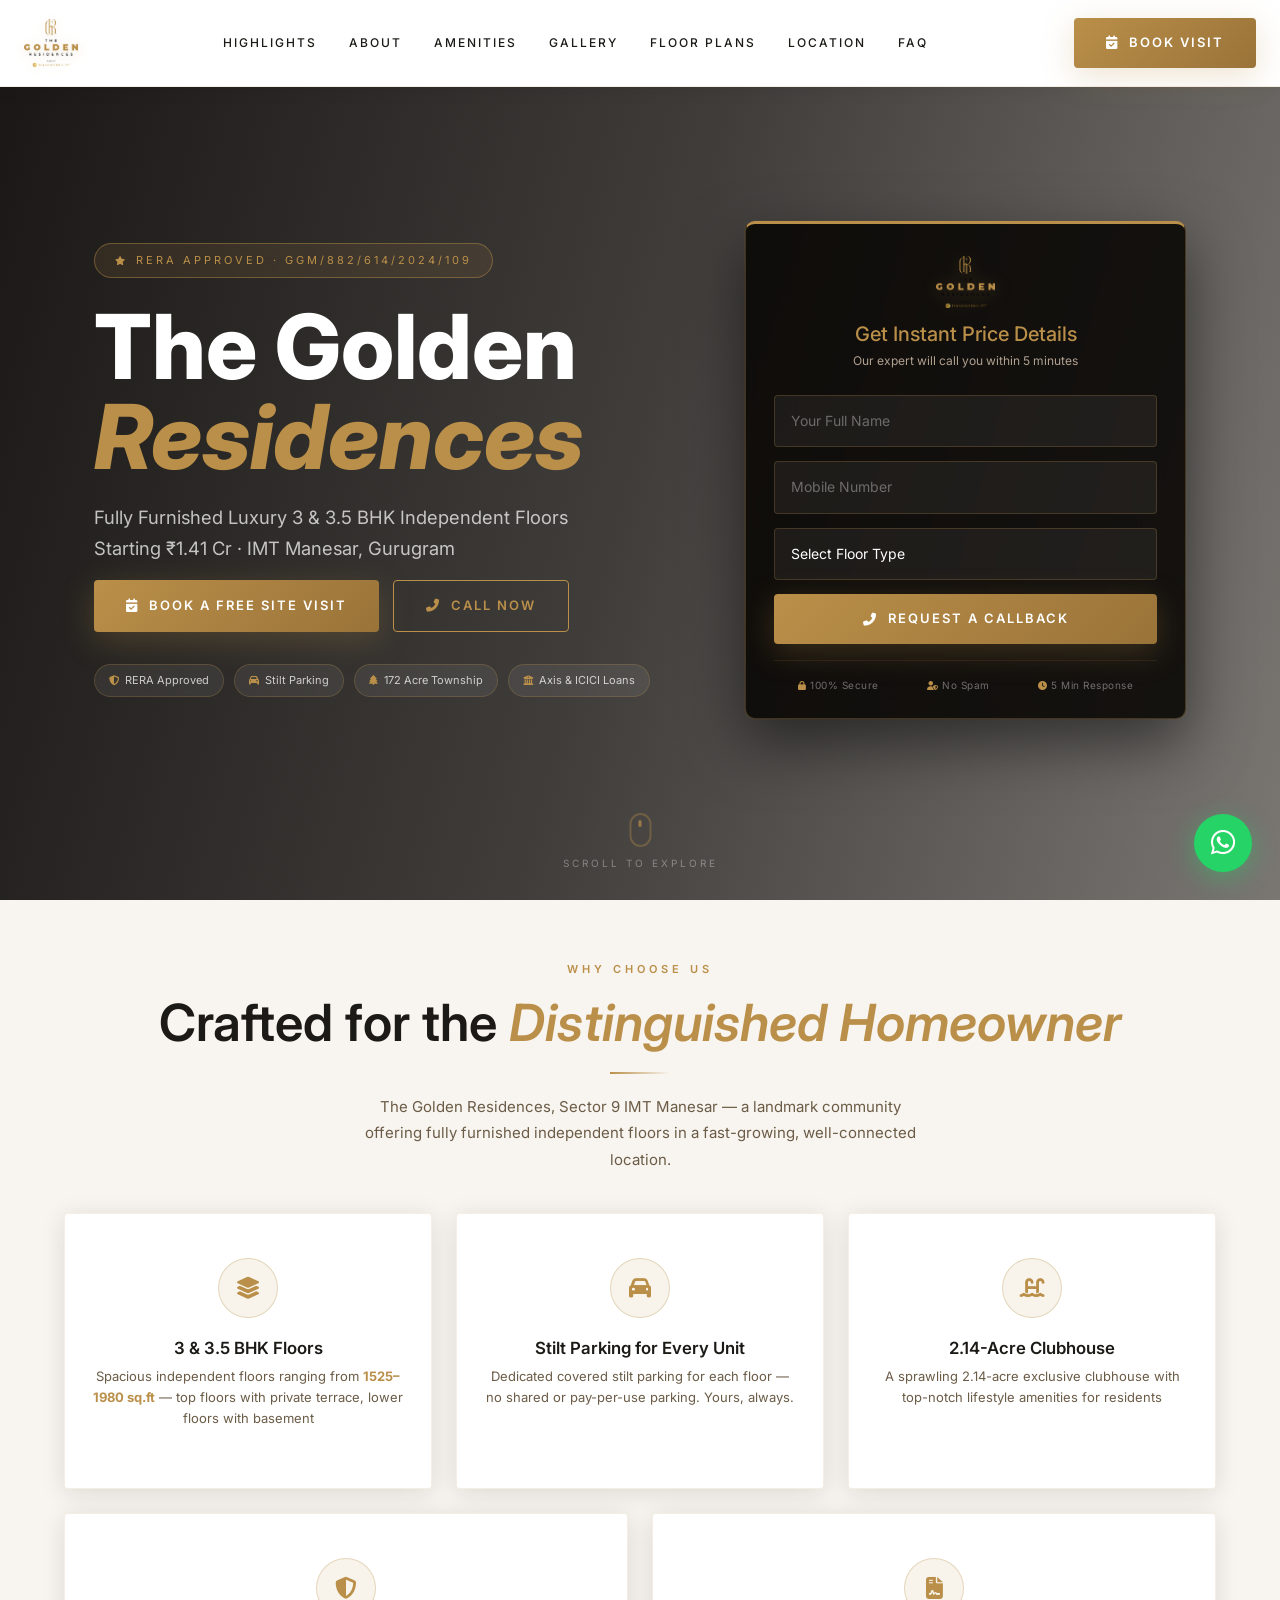
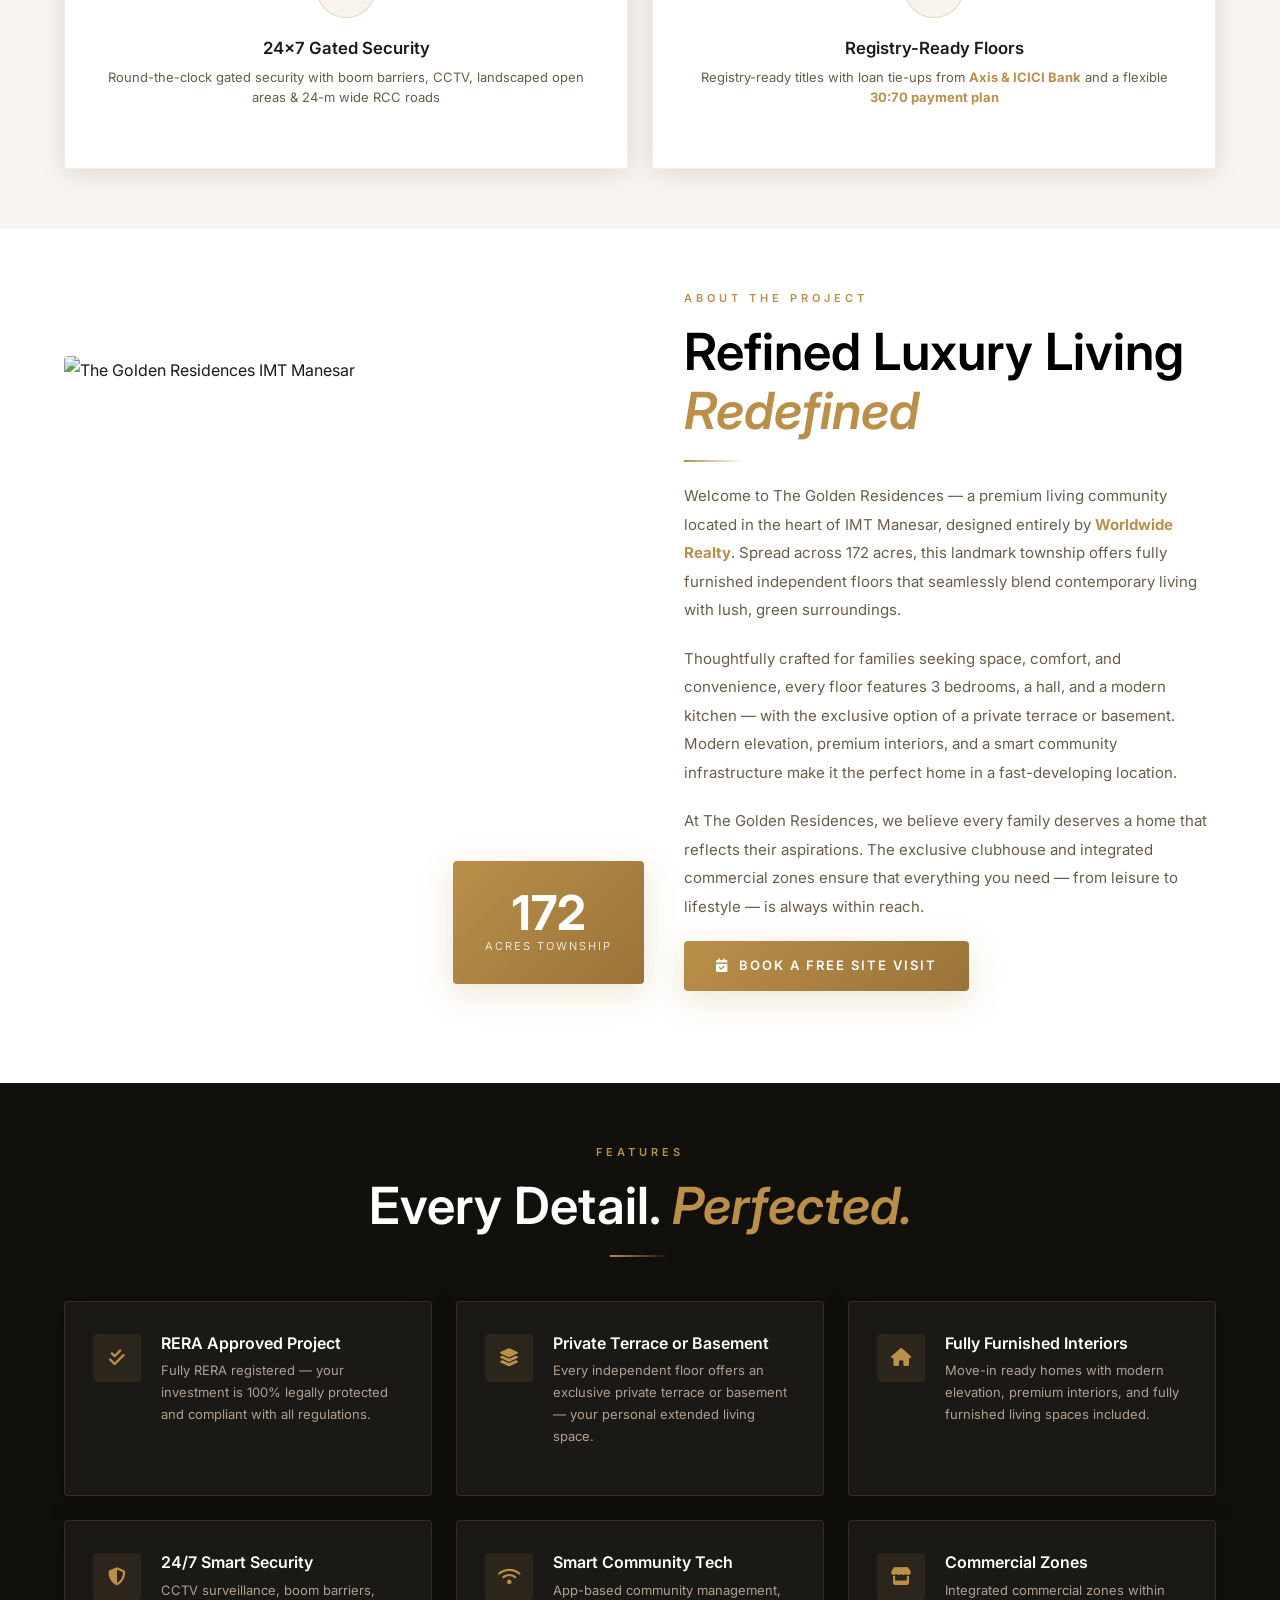
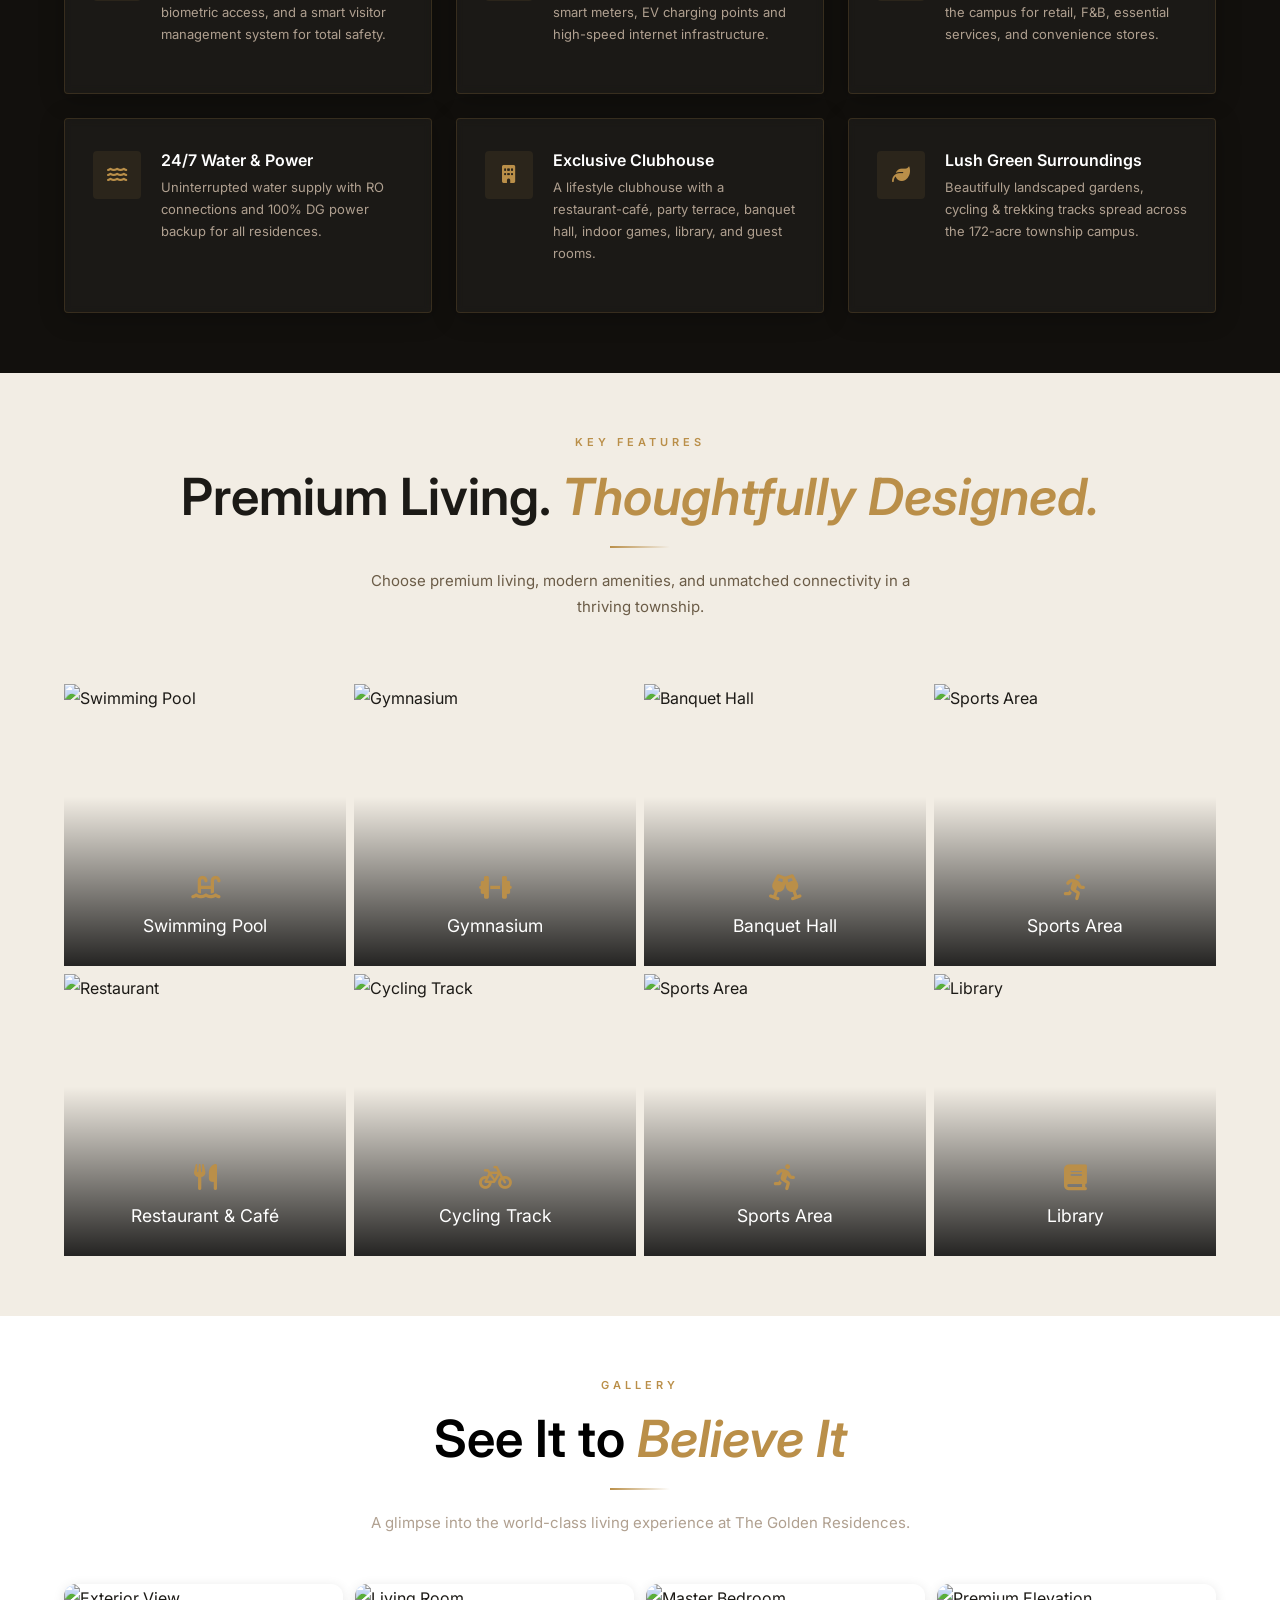
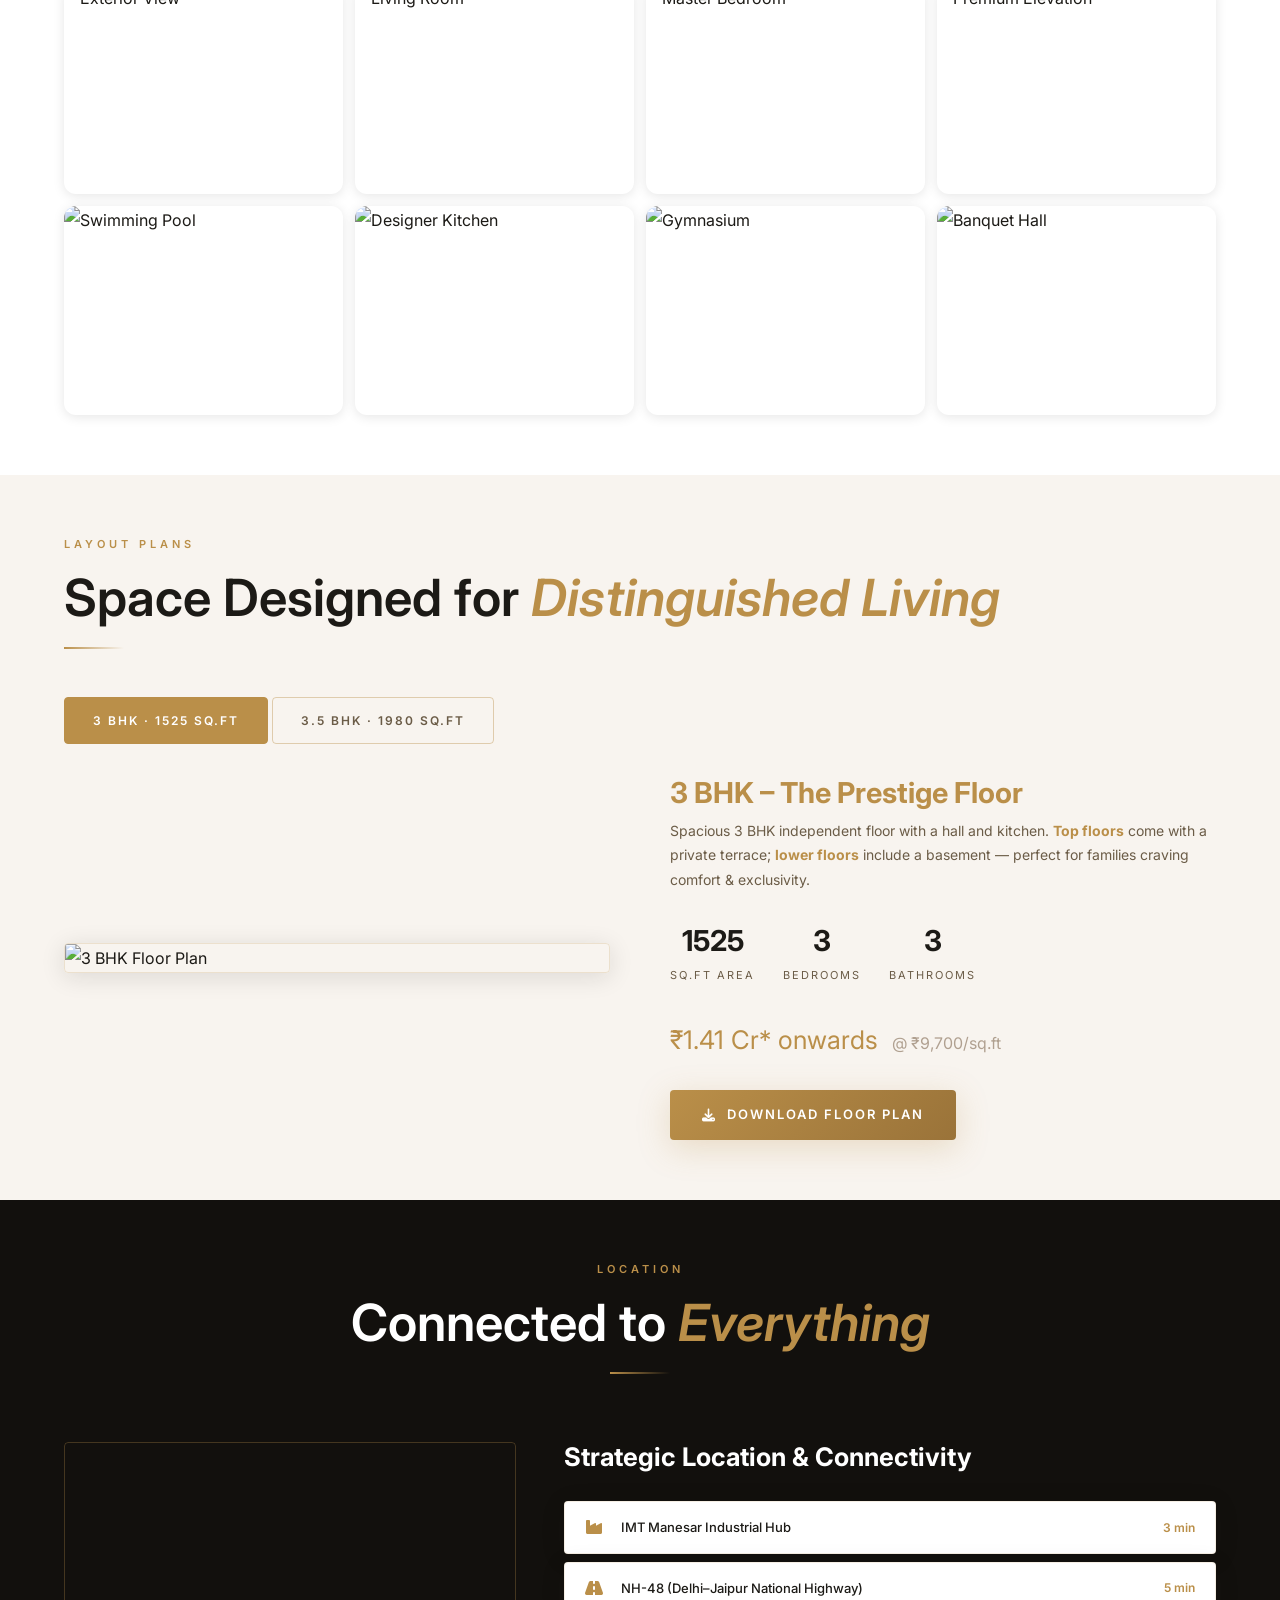
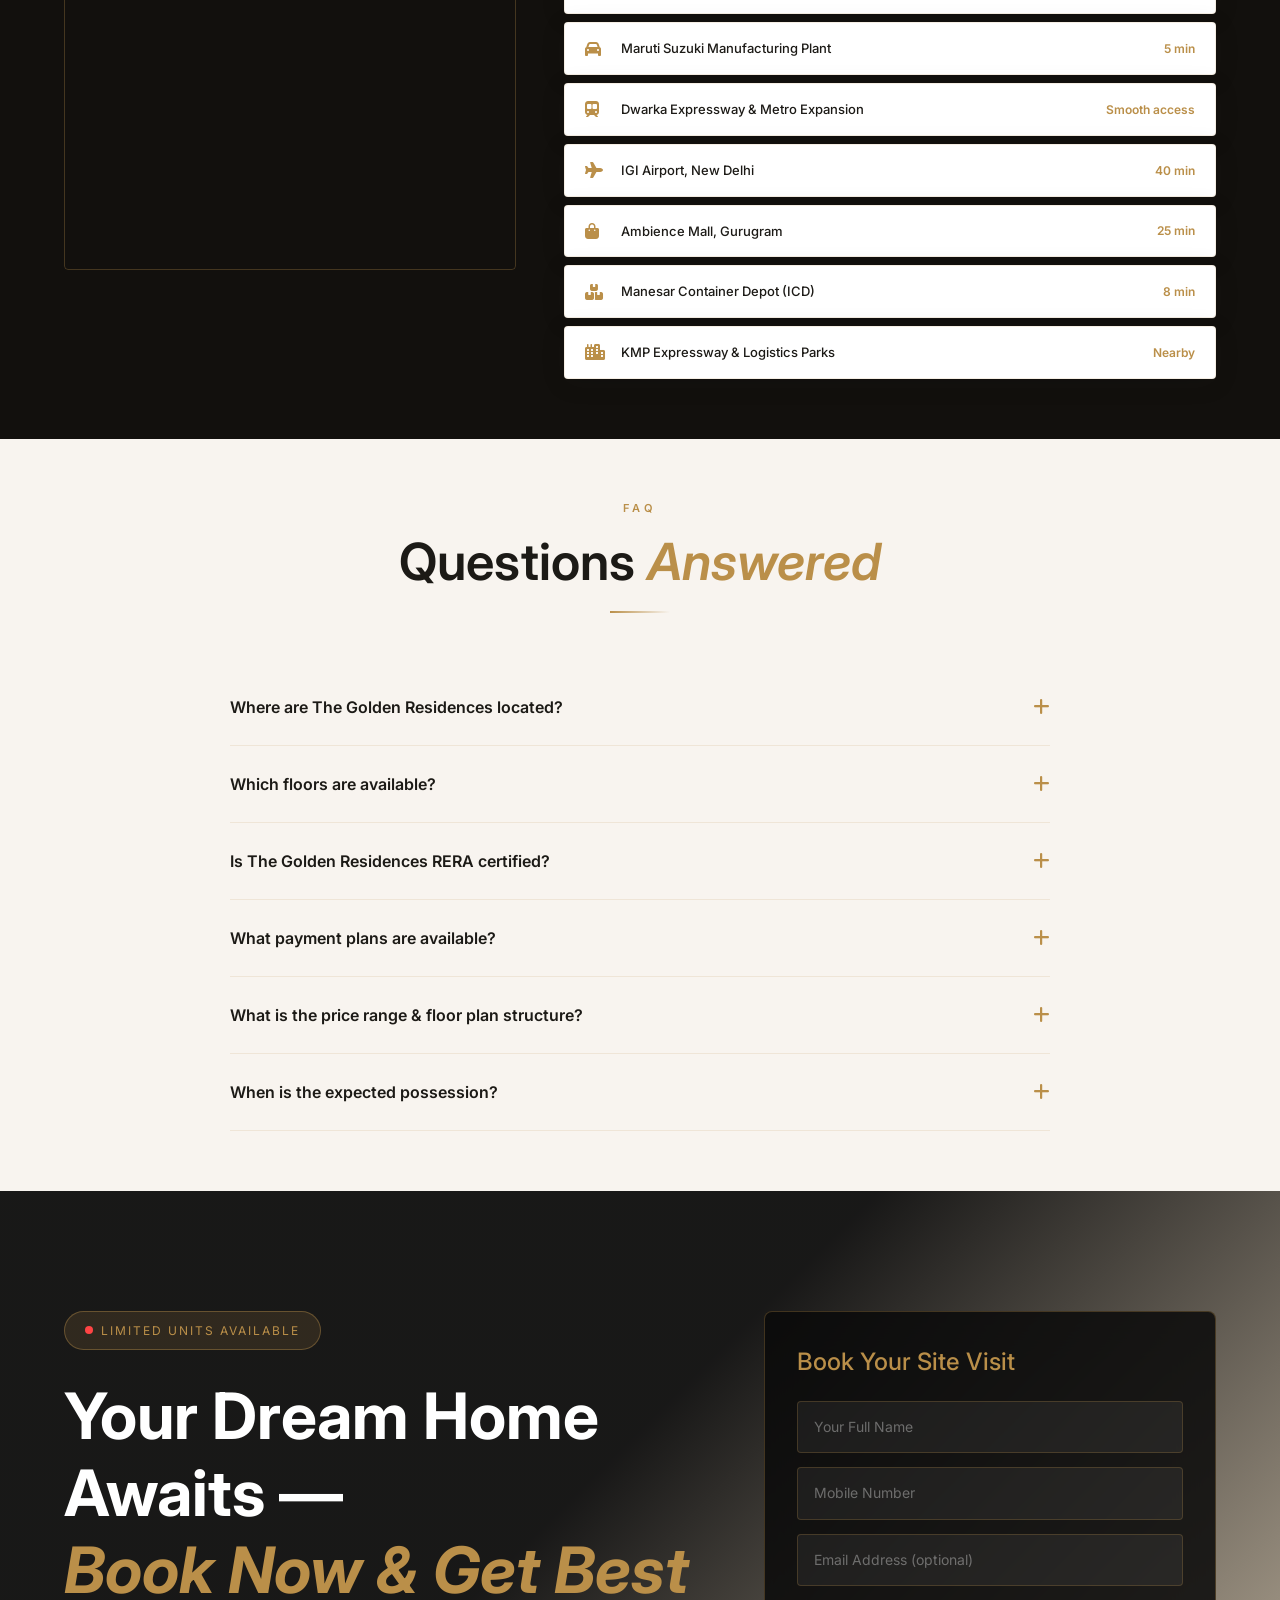
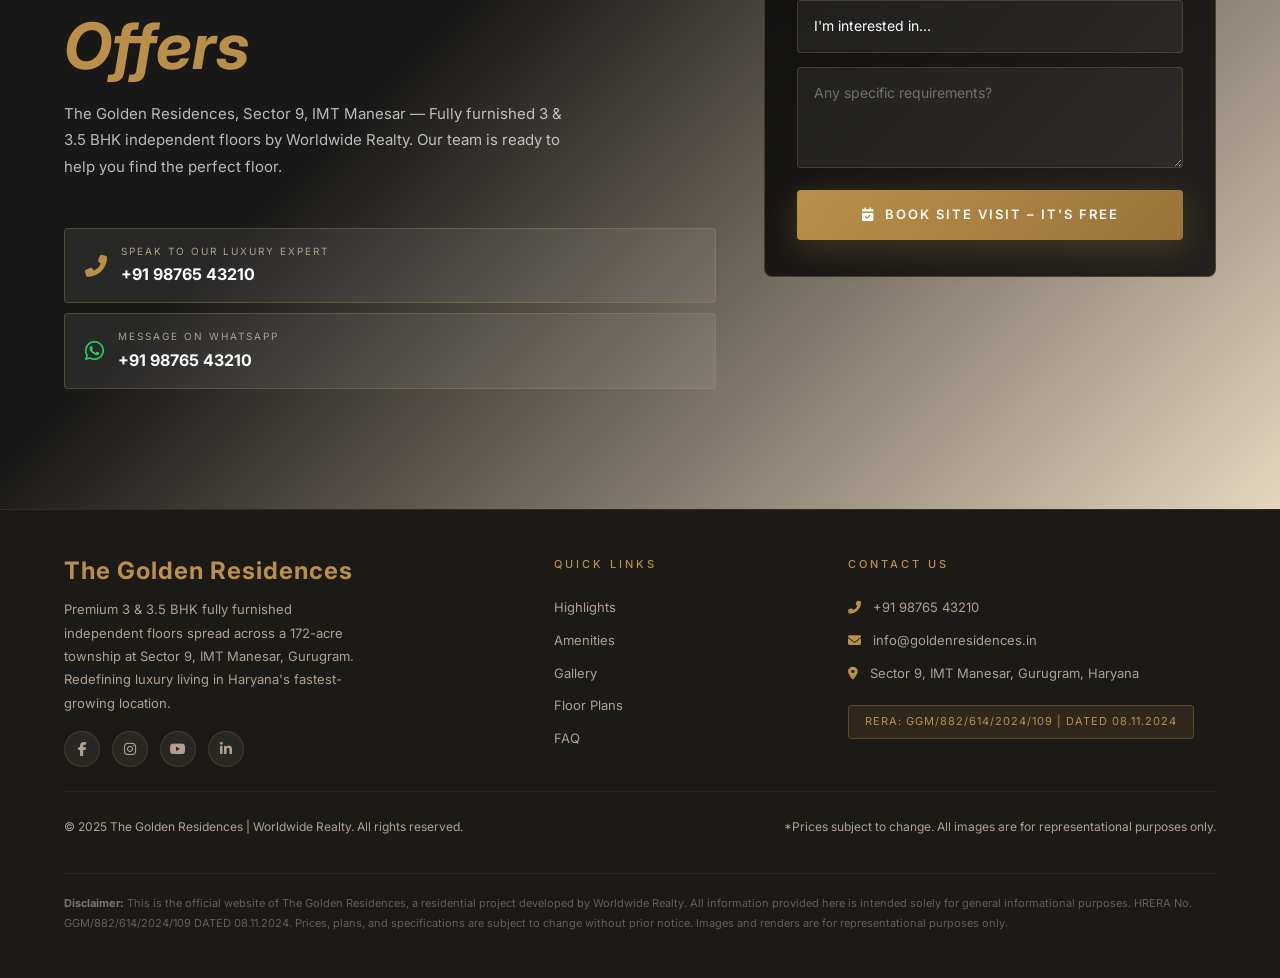
==== index.html @ fd865e76 "first commit" ====
<!DOCTYPE html>
<html lang="en">

<head>
  <meta charset="UTF-8" />
  <meta name="viewport" content="width=device-width, initial-scale=1.0" />
  <meta name="description"
    content="The Golden Residences – Luxury 3 & 3.5 BHK Independent Floors at Sector 9, IMT Manesar by Worldwide Realty. Starting from ₹1.41 Cr. RERA Approved. Private Terrace | Smart Community | 172 Acres Township." />
  <title>The Golden Residences | 3 & 3.5 BHK Luxury Floors – IMT Manesar</title>

  <!-- Google Fonts -->
  <link rel="preconnect" href="https://fonts.googleapis.com" />
  <link rel="preconnect" href="https://fonts.gstatic.com" crossorigin />
  <link href="https://fonts.googleapis.com/css2?family=Inter:wght@300;400;500;600;700;800&display=swap"
    rel="stylesheet" />

  <!-- Bootstrap 5 CSS -->
  <link rel="stylesheet" href="https://cdn.jsdelivr.net/npm/bootstrap@5.3.3/dist/css/bootstrap.min.css" />

  <!-- Font Awesome Icons -->
  <link rel="stylesheet" href="https://cdnjs.cloudflare.com/ajax/libs/font-awesome/6.5.0/css/all.min.css" />

  <!-- Lightbox2 -->
  <link rel="stylesheet" href="https://cdnjs.cloudflare.com/ajax/libs/lightbox2/2.11.4/css/lightbox.min.css" />

  <link rel="stylesheet" href="style.css" />
</head>

<body>

  <!-- ============================================================
     STICKY HEADER
============================================================ -->
  <header id="site-header">
    <div class="container-fluid px-3 px-md-4">
      <div class="header-inner">
        <a href="#" class="site-logo">
          <img src="TGR-Logo.png" alt="The Golden Residences Logo" class="header-logo-img" />
        </a>
        <nav id="desktop-nav" class="d-none d-lg-flex">
          <a href="#highlights">Highlights</a>
          <a href="#about">About</a>
          <a href="#amenities">Amenities</a>
          <a href="#gallery">Gallery</a>
          <a href="#floorplan">Floor Plans</a>
          <a href="#location">Location</a>
          <a href="#faq">FAQ</a>
        </nav>
        <div class="header-cta">
          <a href="#final-cta" class="btn btn-gold d-none d-sm-inline-flex" id="hdr-visit"><i
              class="fas fa-calendar-check"></i> Book Visit</a>
          <div class="hamburger d-flex d-lg-none" id="hamburger-btn" onclick="openMobileNav()">
            <span></span><span></span><span></span>
          </div>
        </div>
      </div>
    </div>
  </header>

  <!-- Mobile Nav -->
  <div class="mobile-nav-overlay" id="mobile-nav">
    <div class="mobile-logo-wrap">
      <img src="TGR-Logo.png" alt="The Golden Residences" />
    </div>
    <span class="mobile-close" onclick="closeMobileNav()"><i class="fas fa-times"></i></span>
    <a href="#highlights" onclick="closeMobileNav()">Highlights</a>
    <a href="#about" onclick="closeMobileNav()">About</a>
    <a href="#amenities" onclick="closeMobileNav()">Amenities</a>
    <a href="#gallery" onclick="closeMobileNav()">Gallery</a>
    <a href="#floorplan" onclick="closeMobileNav()">Floor Plans</a>
    <a href="#location" onclick="closeMobileNav()">Location</a>
    <a href="#faq" onclick="closeMobileNav()">FAQ</a>
    <a href="#final-cta" class="btn btn-gold" onclick="closeMobileNav()" style="margin-top:20px">Book Site Visit</a>
  </div>

  <!-- ============================================================
     HERO SECTION
============================================================ -->
  <section id="hero">
    <div class="hero-bg"></div>
    <div class="hero-overlay"></div>

    <div class="hero-layout">
      <div class="container-xl px-3 px-md-4 w-100">
        <div class="row g-4 align-items-center">
          <!-- LEFT: Content -->
          <div class="col-12 col-lg-7 hero-left">
            <div class="hero-badge"><i class="fas fa-star"></i> RERA Approved · GGM/882/614/2024/109</div>

            <h1 class="hero-title">The Golden<br /><em>Residences</em></h1>

            <p class="hero-tagline">Fully Furnished Luxury 3 & 3.5 BHK Independent Floors<br />Starting ₹1.41 Cr · IMT
              Manesar, Gurugram</p>

            <div class="hero-btns">
              <a href="#final-cta" class="btn btn-gold" id="hero-visit">
                <i class="fas fa-calendar-check"></i> Book a Free Site Visit
              </a>
              <a href="tel:+919876543210" class="btn btn-outline" id="hero-call">
                <i class="fas fa-phone-alt"></i> Call Now
              </a>
            </div>

            <!-- Floating Badges -->
            <div class="hero-pills">
              <span class="hero-pill"><i class="fas fa-shield-alt"></i> RERA Approved</span>
              <span class="hero-pill"><i class="fas fa-car"></i> Stilt Parking</span>
              <span class="hero-pill"><i class="fas fa-tree"></i> 172 Acre Township</span>
              <span class="hero-pill"><i class="fas fa-bank"></i> Axis & ICICI Loans</span>
            </div>
          </div>

          <!-- RIGHT: Lead Form -->
          <div class="col-12 col-lg-5 hero-right">
            <div class="hero-lead-form">
              <div class="form-header">
                <div class="form-logo-wrap">
                  <img src="TGR-Logo.png" alt="TGR" class="form-logo" />
                </div>
                <h3>Get Instant Price Details</h3>
                <p>Our expert will call you within 5 minutes</p>
              </div>
              <form id="hero-form" onsubmit="handleFormSubmit(event, 'hero-form')">
                <div class="form-group">
                  <input type="text" id="hero-name" name="name" placeholder="Your Full Name" required />
                </div>
                <div class="form-group">
                  <input type="tel" id="hero-phone" name="phone" placeholder="Mobile Number" pattern="[0-9]{10}"
                    required />
                </div>
                <div class="form-group">
                  <select id="hero-interest" name="interest">
                    <option value="" disabled selected>Select Floor Type</option>
                    <option>3 BHK – ₹1.41 Cr onwards</option>
                    <option>3.5 BHK – ₹1.74 Cr onwards</option>
                    <option>Site Visit Request</option>
                    <option>Investment Inquiry</option>
                  </select>
                </div>
                <button type="submit" class="btn btn-gold" style="width:100%;justify-content:center" id="hero-submit">
                  <i class="fas fa-phone-alt"></i> Request a Callback
                </button>
              </form>
              <div class="form-trust">
                <span><i class="fas fa-lock"></i> 100% Secure</span>
                <span><i class="fas fa-user-shield"></i> No Spam</span>
                <span><i class="fas fa-clock"></i> 5 Min Response</span>
              </div>
            </div>
          </div>
        </div>
      </div>
    </div>

    <!-- Scroll Indicator -->
    <div class="hero-scroll">
      <div class="scroll-mouse">
        <div class="scroll-wheel"></div>
      </div>
      <span>Scroll to explore</span>
    </div>
  </section>

  <!-- ============================================================
     HIGHLIGHTS
============================================================ -->
  <section id="highlights">
    <div class="container">
      <div class="text-center reveal">
        <span class="section-label">Why Choose Us</span>
        <h2 class="section-title">Crafted for the <span>Distinguished Homeowner</span></h2>
        <div class="gold-line"></div>
        <p class="section-sub">The Golden Residences, Sector 9 IMT Manesar — a landmark community offering fully
          furnished independent floors in a fast-growing, well-connected location.</p>
      </div>
      <div class="row g-4 mt-3">
        <div class="col-12 col-sm-6 col-lg-4">
          <div class="highlight-card reveal h-100">
            <div class="highlight-icon"><i class="fas fa-layer-group"></i></div>
            <h4>3 & 3.5 BHK Floors</h4>
            <p>Spacious independent floors ranging from <strong style="color:var(--gold)">1525–1980 sq.ft</strong> — top
              floors with private terrace, lower floors with basement</p>
          </div>
        </div>
        <div class="col-12 col-sm-6 col-lg-4">
          <div class="highlight-card reveal h-100">
            <div class="highlight-icon"><i class="fas fa-car"></i></div>
            <h4>Stilt Parking for Every Unit</h4>
            <p>Dedicated covered stilt parking for each floor — no shared or pay-per-use parking. Yours, always.</p>
          </div>
        </div>
        <div class="col-12 col-sm-6 col-lg-4">
          <div class="highlight-card reveal h-100">
            <div class="highlight-icon"><i class="fas fa-swimming-pool"></i></div>
            <h4>2.14-Acre Clubhouse</h4>
            <p>A sprawling 2.14-acre exclusive clubhouse with top-notch lifestyle amenities for residents</p>
          </div>
        </div>
        <div class="col-12 col-sm-6 col-lg-6">
          <div class="highlight-card reveal h-100">
            <div class="highlight-icon"><i class="fas fa-shield-alt"></i></div>
            <h4>24×7 Gated Security</h4>
            <p>Round-the-clock gated security with boom barriers, CCTV, landscaped open areas &amp; 24-m wide RCC roads
            </p>
          </div>
        </div>
        <div class="col-12 col-sm-12 col-lg-6">
          <div class="highlight-card reveal h-100">
            <div class="highlight-icon"><i class="fas fa-file-contract"></i></div>
            <h4>Registry-Ready Floors</h4>
            <p>Registry-ready titles with loan tie-ups from <strong style="color:var(--gold)">Axis &amp; ICICI
                Bank</strong> and a flexible <strong style="color:var(--gold)">30:70 payment plan</strong></p>
          </div>
        </div>
      </div>
    </div>
  </section>

  <!-- ============================================================
     ABOUT
============================================================ -->
  <section id="about">
    <div class="container">
      <div class="row g-5 align-items-center">
        <div class="col-12 col-lg-6">
          <div class="about-image-wrap reveal">
            <img src="https://images.unsplash.com/photo-1600566752355-35792bedcfea?w=900&q=85"
              alt="The Golden Residences IMT Manesar" />
            <div class="about-badge-float">
              <div class="number">172</div>
              <div class="label">Acres Township</div>
            </div>
          </div>
        </div>
        <div class="col-12 col-lg-6">
          <div class="about-text reveal">
            <span class="section-label">About the Project</span>
            <h2 class="section-title text-black">Refined Luxury Living <span>Redefined</span></h2>
            <div class="gold-line"></div>
            <p>Welcome to The Golden Residences — a premium living community located in the heart of IMT Manesar,
              designed
              entirely by <strong style="color:var(--gold)">Worldwide Realty</strong>. Spread across 172 acres, this
              landmark township offers fully furnished independent floors that seamlessly blend contemporary living with
              lush, green surroundings.</p>
            <p>Thoughtfully crafted for families seeking space, comfort, and convenience, every floor features 3
              bedrooms,
              a hall, and a modern kitchen — with the exclusive option of a private terrace or basement. Modern
              elevation,
              premium interiors, and a smart community infrastructure make it the perfect home in a fast-developing
              location.</p>
            <p>At The Golden Residences, we believe every family deserves a home that reflects their aspirations. The
              exclusive clubhouse and integrated commercial zones ensure that everything you need — from leisure to
              lifestyle — is always within reach.</p>
            <div class="hero-btns">
              <a href="#final-cta" class="btn btn-gold" id="hero-visit">
                <i class="fas fa-calendar-check"></i> Book a Free Site Visit
              </a>
            </div>
          </div>
        </div>
      </div>
    </div>
  </section>

  <!-- ============================================================
     KEY FEATURES
============================================================ -->
  <section id="features">
    <div class="container">
      <div class="text-center reveal">
        <span class="section-label">Features</span>
        <h2 class="section-title">Every Detail. <span>Perfected.</span></h2>
        <div class="gold-line"></div>
      </div>
      <div class="row g-4 mt-3">
        <div class="col-12 col-md-6 col-xl-4">
          <div class="feature-item reveal h-100">
            <div class="feature-icon-box"><i class="fas fa-check-double"></i></div>
            <div>
              <h4>RERA Approved Project</h4>
              <p>Fully RERA registered — your investment is 100% legally protected and compliant with all regulations.
              </p>
            </div>
          </div>
        </div>
        <div class="col-12 col-md-6 col-xl-4">
          <div class="feature-item reveal h-100">
            <div class="feature-icon-box"><i class="fas fa-layer-group"></i></div>
            <div>
              <h4>Private Terrace or Basement</h4>
              <p>Every independent floor offers an exclusive private terrace or basement — your personal extended living
                space.</p>
            </div>
          </div>
        </div>
        <div class="col-12 col-md-6 col-xl-4">
          <div class="feature-item reveal h-100">
            <div class="feature-icon-box"><i class="fas fa-home"></i></div>
            <div>
              <h4>Fully Furnished Interiors</h4>
              <p>Move-in ready homes with modern elevation, premium interiors, and fully furnished living spaces
                included.</p>
            </div>
          </div>
        </div>
        <div class="col-12 col-md-6 col-xl-4">
          <div class="feature-item reveal h-100">
            <div class="feature-icon-box"><i class="fas fa-shield-alt"></i></div>
            <div>
              <h4>24/7 Smart Security</h4>
              <p>CCTV surveillance, boom barriers, biometric access, and a smart visitor management system for total
                safety.</p>
            </div>
          </div>
        </div>
        <div class="col-12 col-md-6 col-xl-4">
          <div class="feature-item reveal h-100">
            <div class="feature-icon-box"><i class="fas fa-wifi"></i></div>
            <div>
              <h4>Smart Community Tech</h4>
              <p>App-based community management, smart meters, EV charging points and high-speed internet
                infrastructure.</p>
            </div>
          </div>
        </div>
        <div class="col-12 col-md-6 col-xl-4">
          <div class="feature-item reveal h-100">
            <div class="feature-icon-box"><i class="fas fa-store"></i></div>
            <div>
              <h4>Commercial Zones</h4>
              <p>Integrated commercial zones within the campus for retail, F&B, essential services, and convenience
                stores.</p>
            </div>
          </div>
        </div>
        <div class="col-12 col-md-6 col-xl-4">
          <div class="feature-item reveal h-100">
            <div class="feature-icon-box"><i class="fas fa-water"></i></div>
            <div>
              <h4>24/7 Water &amp; Power</h4>
              <p>Uninterrupted water supply with RO connections and 100% DG power backup for all residences.</p>
            </div>
          </div>
        </div>
        <div class="col-12 col-md-6 col-xl-4">
          <div class="feature-item reveal h-100">
            <div class="feature-icon-box"><i class="fas fa-building"></i></div>
            <div>
              <h4>Exclusive Clubhouse</h4>
              <p>A lifestyle clubhouse with a restaurant-café, party terrace, banquet hall, indoor games, library, and
                guest rooms.</p>
            </div>
          </div>
        </div>
        <div class="col-12 col-md-6 col-xl-4">
          <div class="feature-item reveal h-100">
            <div class="feature-icon-box"><i class="fas fa-leaf"></i></div>
            <div>
              <h4>Lush Green Surroundings</h4>
              <p>Beautifully landscaped gardens, cycling & trekking tracks spread across the 172-acre township campus.
              </p>
            </div>
          </div>
        </div>
      </div>
    </div>
  </section>

  <!-- ============================================================
     AMENITIES
============================================================ -->
  <section id="amenities">
    <div class="container">
      <div class="text-center reveal">
        <span class="section-label">Key Features</span>
        <h2 class="section-title">Premium Living. <span>Thoughtfully Designed.</span></h2>
        <div class="gold-line"></div>
        <p class="section-sub">Choose premium living, modern amenities, and unmatched connectivity in a thriving
          township.</p>
      </div>
      <!-- Amenity image grid -->
      <div class="row g-2" style="margin-top:56px">
        <div class="col-6 col-md-4 col-lg-3 col-xl-2dot4">
          <div class="amenity-card reveal">
            <img src="https://images.unsplash.com/photo-1571896349842-33c89424de2d?w=600&q=80" alt="Swimming Pool" />
            <div class="amenity-overlay"><i class="fas fa-swimming-pool"></i><span>Swimming Pool</span></div>
          </div>
        </div>
        <div class="col-6 col-md-4 col-lg-3 col-xl-2dot4">
          <div class="amenity-card reveal">
            <img src="https://images.unsplash.com/photo-1534438327276-14e5300c3a48?w=600&q=80" alt="Gymnasium" />
            <div class="amenity-overlay"><i class="fas fa-dumbbell"></i><span>Gymnasium</span></div>
          </div>
        </div>
        <div class="col-6 col-md-4 col-lg-3 col-xl-2dot4">
          <div class="amenity-card reveal">
            <img src="https://images.unsplash.com/photo-1519167758481-83f550bb49b3?w=600&q=80" alt="Banquet Hall" />
            <div class="amenity-overlay"><i class="fas fa-glass-cheers"></i><span>Banquet Hall</span></div>
          </div>
        </div>
        <div class="col-6 col-md-4 col-lg-3 col-xl-2dot4">
          <div class="amenity-card reveal">
            <img src="https://images.unsplash.com/photo-1558618666-fcd25c85cd64?w=600&q=80" alt="Sports Area" />
            <div class="amenity-overlay"><i class="fas fa-running"></i><span>Sports Area</span></div>
          </div>
        </div>
        <div class="col-6 col-md-4 col-lg-3 col-xl-2dot4">
          <div class="amenity-card reveal">
            <img src="https://images.unsplash.com/photo-1414235077428-338989a2e8c0?w=600&q=80" alt="Restaurant" />
            <div class="amenity-overlay"><i class="fas fa-utensils"></i><span>Restaurant &amp; Café</span></div>
          </div>
        </div>
        <div class="col-6 col-md-4 col-lg-3 col-xl-2dot4">
          <div class="amenity-card reveal">
            <img src="https://images.unsplash.com/photo-1476480862126-209bfaa8edc8?w=600&q=80" alt="Cycling Track" />
            <div class="amenity-overlay"><i class="fas fa-bicycle"></i><span>Cycling Track</span></div>
          </div>
        </div>
        <div class="col-6 col-md-4 col-lg-3 col-xl-2dot4">
          <div class="amenity-card reveal">
            <img src="https://images.unsplash.com/photo-1558618666-fcd25c85cd64?w=600&q=80" alt="Sports Area" />
            <div class="amenity-overlay"><i class="fas fa-running"></i><span>Sports Area</span></div>
          </div>
        </div>
        <div class="col-6 col-md-4 col-lg-3 col-xl-2dot4">
          <div class="amenity-card reveal">
            <img src="https://images.unsplash.com/photo-1507003211169-0a1dd7228f2d?w=600&q=80" alt="Library" />
            <div class="amenity-overlay"><i class="fas fa-book"></i><span>Library</span></div>
          </div>
        </div>
      </div>
    </div>
  </section>

  <!-- ============================================================
     GALLERY
============================================================ -->
  <section id="gallery">
    <div class="container">
      <div class="text-center reveal">
        <span class="section-label">Gallery</span>
        <h2 class="section-title text-black">See It to <span>Believe It</span></h2>
        <div class="gold-line"></div>
        <p class="section-sub" style="margin:0 auto 48px">A glimpse into the world-class living experience at The Golden
          Residences.</p>
      </div>
      <div class="gallery-uniform-grid" id="collageGrid">
        <div class="gu-item" data-src="https://images.unsplash.com/photo-1613977257363-707ba9348227?w=1400&q=90"
          data-caption="The Golden Residences - Exterior View">
          <img src="https://images.unsplash.com/photo-1613977257363-707ba9348227?w=800&q=80" alt="Exterior View" />
          <div class="gu-overlay"><i class="fas fa-expand-alt"></i></div>
        </div>
        <div class="gu-item" data-src="https://images.unsplash.com/photo-1600607687920-4e2a09cf159d?w=1200&q=90"
          data-caption="Grand Living Room">
          <img src="https://images.unsplash.com/photo-1600607687920-4e2a09cf159d?w=700&q=80" alt="Living Room" />
          <div class="gu-overlay"><i class="fas fa-expand-alt"></i></div>
        </div>
        <div class="gu-item" data-src="https://images.unsplash.com/photo-1600566753190-17f0baa2a6c3?w=1200&q=90"
          data-caption="Master Bedroom">
          <img src="https://images.unsplash.com/photo-1600566753190-17f0baa2a6c3?w=700&q=80" alt="Master Bedroom" />
          <div class="gu-overlay"><i class="fas fa-expand-alt"></i></div>
        </div>
        <div class="gu-item" data-src="https://images.unsplash.com/photo-1600596542815-ffad4c1539a9?w=1600&q=90"
          data-caption="Premium Elevation">
          <img src="https://images.unsplash.com/photo-1600596542815-ffad4c1539a9?w=700&q=80" alt="Premium Elevation" />
          <div class="gu-overlay"><i class="fas fa-expand-alt"></i></div>
        </div>
        <div class="gu-item" data-src="https://images.unsplash.com/photo-1571896349842-33c89424de2d?w=1200&q=90"
          data-caption="Swimming Pool">
          <img src="https://images.unsplash.com/photo-1571896349842-33c89424de2d?w=700&q=80" alt="Swimming Pool" />
          <div class="gu-overlay"><i class="fas fa-expand-alt"></i></div>
        </div>
        <div class="gu-item" data-src="https://images.unsplash.com/photo-1556909114-f6e7ad7d3136?w=1200&q=90"
          data-caption="Designer Kitchen">
          <img src="https://images.unsplash.com/photo-1556909114-f6e7ad7d3136?w=700&q=80" alt="Designer Kitchen" />
          <div class="gu-overlay"><i class="fas fa-expand-alt"></i></div>
        </div>
        <div class="gu-item" data-src="https://images.unsplash.com/photo-1534438327276-14e5300c3a48?w=1200&q=90"
          data-caption="Gymnasium">
          <img src="https://images.unsplash.com/photo-1534438327276-14e5300c3a48?w=700&q=80" alt="Gymnasium" />
          <div class="gu-overlay"><i class="fas fa-expand-alt"></i></div>
        </div>
        <div class="gu-item" data-src="https://images.unsplash.com/photo-1519167758481-83f550bb49b3?w=1600&q=90"
          data-caption="Banquet Hall">
          <img src="https://images.unsplash.com/photo-1519167758481-83f550bb49b3?w=700&q=80" alt="Banquet Hall" />
          <div class="gu-overlay"><i class="fas fa-expand-alt"></i></div>
        </div>
      </div>
    </div>
  </section>
  <!-- Custom Lightbox -->
  <div class="lb-modal" id="lbModal">
    <div class="lb-backdrop" id="lbBackdrop"></div>
    <button class="lb-close" id="lbClose"><i class="fas fa-times"></i></button>
    <div class="lb-content">
      <div class="lb-image-container">
        <button class="lb-nav lb-prev" id="lbPrev"><i class="fas fa-chevron-left"></i></button>
        <img id="lbImg" src="" alt="" />
        <button class="lb-nav lb-next" id="lbNext"><i class="fas fa-chevron-right"></i></button>
      </div>
      <div class="lb-footer">
        <div class="lb-caption" id="lbCaption"></div>
        <div class="lb-counter" id="lbCounter"></div>
      </div>
    </div>
  </div>

  <!-- ============================================================
     FLOOR PLANS
============================================================ -->
  <section id="floorplan">
    <div class="container">
      <div class="reveal">
        <span class="section-label">Layout Plans</span>
        <h2 class="section-title">Space Designed for <span>Distinguished Living</span></h2>
        <div class="gold-line"></div>
      </div>
      <div class="plan-tabs">
        <button class="plan-tab active" onclick="switchPlan(this,'plan1BHK')" id="tab-1bhk">3 BHK · 1525 Sq.Ft</button>
        <button class="plan-tab" onclick="switchPlan(this,'plan2BHK')" id="tab-2bhk">3.5 BHK · 1980 Sq.Ft</button>
      </div>
      <div class="plan-panels">

        <!-- 3 BHK -->
        <div class="plan-panel active" id="plan1BHK">
          <div class="plan-img">
            <img src="https://images.unsplash.com/photo-1524758631624-e2822e304c36?w=700&q=80" alt="3 BHK Floor Plan" />
          </div>
          <div class="plan-details">
            <h3>3 BHK – The Prestige Floor</h3>
            <p>Spacious 3 BHK independent floor with a hall and kitchen. <strong style="color:var(--gold)">Top
                floors</strong> come with a private terrace; <strong style="color:var(--gold)">lower floors</strong>
              include a basement — perfect for families craving comfort &amp; exclusivity.</p>
            <div class="plan-specs">
              <div class="plan-spec">
                <div class="val">1525</div>
                <div class="lbl">Sq.Ft Area</div>
              </div>
              <div class="plan-spec">
                <div class="val">3</div>
                <div class="lbl">Bedrooms</div>
              </div>
              <div class="plan-spec">
                <div class="val">3</div>
                <div class="lbl">Bathrooms</div>
              </div>
            </div>
            <p style="color:var(--gold);font-family:var(--font-serif);font-size:1.6rem;margin-bottom:28px">₹1.41 Cr*
              onwards &nbsp;<small style="font-size:1rem;color:var(--text-muted)">@ ₹9,700/sq.ft</small></p>
            <a href="#final-cta" class="btn btn-gold" id="plan-1bhk-cta"><i class="fas fa-download"></i> Download Floor
              Plan</a>
          </div>
        </div>

        <!-- 3.5 BHK -->
        <div class="plan-panel" id="plan2BHK">
          <div class="plan-img">
            <img src="https://images.unsplash.com/photo-1560448204-e02f11c3d0e2?w=700&q=80" alt="3.5 BHK Floor Plan" />
          </div>
          <div class="plan-details">
            <h3>3.5 BHK – The Grand Floor</h3>
            <p>The ultimate in space and luxury. <strong style="color:var(--gold)">Top floors</strong> with a panoramic
              private terrace; <strong style="color:var(--gold)">lower floors</strong> with a full basement — plus an
              extra room for your study, nursery, or prayer room.</p>
            <div class="plan-specs">
              <div class="plan-spec">
                <div class="val">1980</div>
                <div class="lbl">Sq.Ft Area</div>
              </div>
              <div class="plan-spec">
                <div class="val">3+1</div>
                <div class="lbl">Bedrooms</div>
              </div>
              <div class="plan-spec">
                <div class="val">3</div>
                <div class="lbl">Bathrooms</div>
              </div>
            </div>
            <p style="color:var(--gold);font-family:var(--font-serif);font-size:1.6rem;margin-bottom:28px">₹1.74 Cr*
              onwards &nbsp;<small style="font-size:1rem;color:var(--text-muted)">@ ₹9,700/sq.ft</small></p>
            <a href="#final-cta" class="btn btn-gold" id="plan-2bhk-cta"><i class="fas fa-download"></i> Download Floor
              Plan</a>
          </div>
        </div>

      </div>
    </div>
  </section>



  <!-- ============================================================
     LOCATION MAP
============================================================ -->
  <section id="location">
    <div class="container">
      <div class="text-center reveal">
        <span class="section-label">Location</span>
        <h2 class="section-title">Connected to <span>Everything</span></h2>
        <div class="gold-line"></div>
      </div>
      <div class="row g-5 mt-2">
        <div class="col-12 col-lg-5">
          <div class="map-embed reveal">
            <iframe
              src="https://www.google.com/maps/embed?pb=!1m18!1m12!1m3!1d14040.81234567890!2d76.93200000000001!3d28.37500000000000!2m3!1f0!2f0!3f0!3m2!1i1024!2i768!4f13.1!3m3!1m2!1s0x390d4720756da40b%3A0x7d4d4d4d4d4d4d4d!2sIMT%20Manesar%2C%20Gurugram%2C%20Haryana!5e0!3m2!1sen!2sin!4v1713567890123!5m2!1sen!2sin"
              allowfullscreen="" loading="lazy" referrerpolicy="no-referrer-when-downgrade"
              title="The Golden Residences – IMT Manesar Location Map">
            </iframe>
            <div class="map-embed-overlay"></div>
          </div>
        </div>
        <div class="col-12 col-lg-7">
          <div class="landmarks reveal">
            <h3 class="text-white">Strategic Location &amp; Connectivity</h3>
            <div class="landmark-list">
              <div class="landmark-item"><i class="fas fa-industry"></i><span class="lm-name">IMT Manesar Industrial
                  Hub</span><span class="lm-dist">3 min</span></div>
              <div class="landmark-item"><i class="fas fa-road"></i><span class="lm-name">NH-48 (Delhi–Jaipur National
                  Highway)</span><span class="lm-dist">5 min</span></div>
              <div class="landmark-item"><i class="fas fa-car"></i><span class="lm-name">Maruti Suzuki Manufacturing
                  Plant</span><span class="lm-dist">5 min</span></div>
              <div class="landmark-item"><i class="fas fa-subway"></i><span class="lm-name">Dwarka Expressway &amp;
                  Metro Expansion</span><span class="lm-dist">Smooth access</span></div>
              <div class="landmark-item"><i class="fas fa-plane"></i><span class="lm-name">IGI Airport, New
                  Delhi</span><span class="lm-dist">40 min</span></div>
              <div class="landmark-item"><i class="fas fa-shopping-bag"></i><span class="lm-name">Ambience Mall,
                  Gurugram</span><span class="lm-dist">25 min</span></div>
              <div class="landmark-item"><i class="fas fa-boxes"></i><span class="lm-name">Manesar Container Depot
                  (ICD)</span><span class="lm-dist">8 min</span></div>
              <div class="landmark-item"><i class="fas fa-city"></i><span class="lm-name">KMP Expressway &amp; Logistics
                  Parks</span><span class="lm-dist">Nearby</span></div>
            </div>
          </div>
        </div>
      </div>
    </div>
  </section>

  <!-- ============================================================
     FAQ
============================================================ -->
  <section id="faq">
    <div class="container">
      <div class="text-center reveal">
        <span class="section-label">FAQ</span>
        <h2 class="section-title">Questions <span>Answered</span></h2>
        <div class="gold-line"></div>
      </div>
      <div class="faq-list">
        <div class="faq-item">
          <div class="faq-question" onclick="toggleFaq(this)" id="faq-q1">
            Where are The Golden Residences located?
            <i class="fas fa-plus"></i>
          </div>
          <div class="faq-answer">
            <p>The Golden Residences is located within the Golden City township in <strong>Sector 9, IMT Manesar,
                Gurugram</strong>. PIN code: 122052. Just 3 minutes from the IMT Manesar Industrial Hub and 5 minutes
              from NH-48.</p>
          </div>
        </div>
        <div class="faq-item">
          <div class="faq-question" onclick="toggleFaq(this)" id="faq-q2">
            Which floors are available?
            <i class="fas fa-plus"></i>
          </div>
          <div class="faq-answer">
            <p>Premium <strong>3 BHK (1525 sq.ft)</strong> and <strong>3.5 BHK (1980 sq.ft)</strong> spacious
              independent builder floors are available. Top floors come with a private terrace; lower floors include a
              basement for dedicated storage or parking.</p>
          </div>
        </div>
        <div class="faq-item">
          <div class="faq-question" onclick="toggleFaq(this)" id="faq-q3">
            Is The Golden Residences RERA certified?
            <i class="fas fa-plus"></i>
          </div>
          <div class="faq-answer">
            <p>Yes. The Golden Residences is <strong>HRERA Certified</strong> under Registration No.
              <strong>GGM/882/614/2024/109</strong> dated 08.11.2024 — ensuring full transparency, legal compliance, and
              timely delivery.
            </p>
          </div>
        </div>
        <div class="faq-item">
          <div class="faq-question" onclick="toggleFaq(this)" id="faq-q4">
            What payment plans are available?
            <i class="fas fa-plus"></i>
          </div>
          <div class="faq-answer">
            <p>We offer a flexible <strong>30:70 payment plan</strong> — pay 30% now and 70% at possession. Bank loan
              assistance is available through our tie-ups with <strong>Axis Bank</strong> and <strong>ICICI
                Bank</strong>. Easy, beneficial payment structure to suit your budget.</p>
          </div>
        </div>
        <div class="faq-item">
          <div class="faq-question" onclick="toggleFaq(this)" id="faq-q5">
            What is the price range &amp; floor plan structure?
            <i class="fas fa-plus"></i>
          </div>
          <div class="faq-answer">
            <p><strong>In plots with a basement:</strong> The first three floors get a dedicated storage room in the
              stilt, while the fourth floor enjoys private terrace access.<br /><br /><strong>In plots without a
                basement:</strong> All floors are allotted exclusive terrace areas, offering open, private space for
              every resident.<br /><br />Pricing starts at <strong>₹1.41 Cr*</strong> at <strong>₹9,700 per
                sq.ft</strong>.</p>
          </div>
        </div>
        <div class="faq-item">
          <div class="faq-question" onclick="toggleFaq(this)" id="faq-q6">
            When is the expected possession?
            <i class="fas fa-plus"></i>
          </div>
          <div class="faq-answer">
            <p>Possession is expected by <strong>June 2026</strong>. The project is HRERA certified (No.
              GGM/882/614/2024/109), ensuring legal oversight and adherence to the committed delivery timeline.</p>
          </div>
        </div>
      </div>
    </div>
  </section>

  <!-- ============================================================
     FINAL CTA SECTION
============================================================ -->
  <section id="final-cta">
    <div class="final-cta-overlay"></div>
    <div class="container final-cta-content">
      <div class="row g-5 align-items-start">
        <div class="col-12 col-lg-7">
          <div class="limited-badge">Limited Units Available</div>
          <h2>Your Dream Home Awaits —<br /><em>Book Now &amp; Get Best Offers</em></h2>
          <p>The Golden Residences, Sector 9, IMT Manesar — Fully furnished 3 & 3.5 BHK independent floors by Worldwide
            Realty. Our team is ready to help you find the perfect floor.</p>
          <a href="tel:+919876543210" class="cta-call-btn" style="text-decoration:none">
            <i class="fas fa-phone-alt"></i>
            <div class="cta-call-text">
              <small>Speak to Our Luxury Expert</small>
              <strong>+91 98765 43210</strong>
            </div>
          </a>
          <a href="https://wa.me/919876543210" class="cta-call-btn" style="text-decoration:none;margin-top:10px"
            target="_blank">
            <i class="fab fa-whatsapp" style="color:#25d366;font-size:22px"></i>
            <div class="cta-call-text">
              <small>Message on WhatsApp</small>
              <strong>+91 98765 43210</strong>
            </div>
          </a>
        </div>
        <div class="col-12 col-lg-5">
          <div class="cta-form-box">
            <h3>Book Your Site Visit</h3>
            <form id="cta-form" onsubmit="handleFormSubmit(event, 'cta-form')">
              <div class="form-group">
                <input type="text" id="cta-name" name="name" placeholder="Your Full Name" required />
              </div>
              <div class="form-group">
                <input type="tel" id="cta-phone" name="phone" placeholder="Mobile Number" pattern="[0-9]{10}"
                  required />
              </div>
              <div class="form-group">
                <input type="email" id="cta-email" name="email" placeholder="Email Address (optional)" />
              </div>
              <div class="form-group">
                <select id="cta-interest" name="interest">
                  <option value="" disabled selected>I'm interested in…</option>
                  <option>3 BHK Floor – ₹1.41 Cr</option>
                  <option>3.5 BHK Floor – ₹1.74 Cr</option>
                  <option>Site Visit</option>
                  <option>Investment Query</option>
                  <option>Brochure Request</option>
                </select>
              </div>
              <div class="form-group">
                <textarea id="cta-message" name="message" placeholder="Any specific requirements?" rows="3"></textarea>
              </div>
              <button type="submit" class="btn btn-gold" style="width:100%;justify-content:center" id="cta-submit">
                <i class="fas fa-calendar-check"></i> Book Site Visit – It's Free
              </button>
            </form>
          </div>
        </div>
      </div>
    </div>
  </section>

  <!-- ============================================================
     FOOTER
============================================================ -->
  <footer>
    <div class="container">
      <div class="row g-4 mb-4">
        <div class="col-12 col-md-6 col-lg-5 footer-brand">
          <div class="site-logo">
            The Golden Residences
          </div>
          <p>Premium 3 & 3.5 BHK fully furnished independent floors spread across a 172-acre township at Sector 9, IMT
            Manesar, Gurugram. Redefining luxury living in Haryana's fastest-growing location.</p>
          <div class="social-links mt-3">
            <a href="#" aria-label="Facebook"><i class="fab fa-facebook-f"></i></a>
            <a href="#" aria-label="Instagram"><i class="fab fa-instagram"></i></a>
            <a href="#" aria-label="YouTube"><i class="fab fa-youtube"></i></a>
            <a href="#" aria-label="LinkedIn"><i class="fab fa-linkedin-in"></i></a>
          </div>
        </div>
        <div class="col-6 col-md-3 col-lg-3 footer-col">
          <h4>Quick Links</h4>
          <a href="#highlights">Highlights</a>
          <a href="#amenities">Amenities</a>
          <a href="#gallery">Gallery</a>
          <a href="#floorplan">Floor Plans</a>
          <a href="#faq">FAQ</a>
        </div>
        <div class="col-12 col-md-3 col-lg-4 footer-col">
          <h4>Contact Us</h4>
          <a href="tel:+919876543210"><i class="fas fa-phone-alt" style="color:var(--gold);margin-right:8px"></i> +91
            98765 43210</a>
          <a href="mailto:info@goldenresidences.in"><i class="fas fa-envelope"
              style="color:var(--gold);margin-right:8px"></i> info@goldenresidences.in</a>
          <a href="#location"><i class="fas fa-map-marker-alt" style="color:var(--gold);margin-right:8px"></i> Sector 9,
            IMT Manesar, Gurugram, Haryana</a>
          <div class="rera-badge" style="margin-top:16px;display:inline-block">
            RERA: GGM/882/614/2024/109 | DATED 08.11.2024
          </div>
        </div>
      </div>
      <div class="footer-bottom">
        <p>© 2025 The Golden Residences | Worldwide Realty. All rights reserved.</p>
        <p>*Prices subject to change. All images are for representational purposes only.</p>
      </div>
      <div style="margin-top:20px;padding-top:20px;border-top:1px solid rgba(255,255,255,0.06)">
        <p style="font-size:11px;color:rgba(255,255,255,0.3);line-height:1.8"><strong
            style="color:rgba(255,255,255,0.4)">Disclaimer:</strong> This is the official website of The Golden
          Residences, a residential project developed by Worldwide Realty. All information provided here is intended
          solely for general informational purposes. HRERA No. GGM/882/614/2024/109 DATED 08.11.2024. Prices, plans, and
          specifications are subject to change without prior notice. Images and renders are for representational
          purposes only.</p>
      </div>
    </div>
  </footer>

  <!-- ============================================================
     WHATSAPP FLOAT
============================================================ -->
  <a href="https://wa.me/919876543210?text=Hi%2C%20I'm%20interested%20in%20The%20Golden%20Residences.%20Please%20share%20details."
    class="wa-float" target="_blank" rel="noopener" id="wa-float-btn" aria-label="Chat on WhatsApp">
    <i class="fab fa-whatsapp"></i>
    <span class="wa-tooltip">Chat with us</span>
  </a>



  <script>
    /* ------------------------------------------------
       Header Scroll
    ------------------------------------------------ */
    const hdr = document.getElementById('site-header');
    window.addEventListener('scroll', () => {
      hdr.classList.toggle('scrolled', window.scrollY > 60);
    });

    /* ------------------------------------------------
       Hero Pan Animation on Load
    ------------------------------------------------ */
    window.addEventListener('load', () => {
      document.getElementById('hero').classList.add('loaded');
    });

    /* ------------------------------------------------
       Mobile Nav
    ------------------------------------------------ */
    function openMobileNav() {
      document.getElementById('mobile-nav').classList.add('open');
      document.body.style.overflow = 'hidden';
    }
    function closeMobileNav() {
      document.getElementById('mobile-nav').classList.remove('open');
      document.body.style.overflow = '';
    }

    /* ------------------------------------------------
       Floor Plan Tabs
    ------------------------------------------------ */
    function switchPlan(btn, panelId) {
      document.querySelectorAll('.plan-tab').forEach(t => t.classList.remove('active'));
      document.querySelectorAll('.plan-panel').forEach(p => p.classList.remove('active'));
      btn.classList.add('active');
      document.getElementById(panelId).classList.add('active');
    }

    /* ------------------------------------------------
       FAQ Accordion
    ------------------------------------------------ */
    function toggleFaq(el) {
      const item = el.parentElement;
      const isOpen = item.classList.contains('open');
      document.querySelectorAll('.faq-item').forEach(i => i.classList.remove('open'));
      if (!isOpen) item.classList.add('open');
    }

    /* ------------------------------------------------
       Scroll Reveal
    ------------------------------------------------ */
    const revealEls = document.querySelectorAll('.reveal');
    const observer = new IntersectionObserver((entries) => {
      entries.forEach((entry, i) => {
        if (entry.isIntersecting) {
          setTimeout(() => {
            entry.target.classList.add('visible');
          }, (i % 4) * 100);
          observer.unobserve(entry.target);
        }
      });
    }, { threshold: 0.12, rootMargin: '0px 0px -60px 0px' });
    revealEls.forEach(el => observer.observe(el));

    /* ------------------------------------------------
       Lightbox Config
    ------------------------------------------------ */
    /* ------------------------------------------------
       Gallery Filters + Lightbox
    ------------------------------------------------ */
    (function () {
      const items = document.querySelectorAll('.gu-item');

      // --- Custom Lightbox ---
      const modal = document.getElementById('lbModal');
      const lbImg = document.getElementById('lbImg');
      const lbCap = document.getElementById('lbCaption');
      const lbCnt = document.getElementById('lbCounter');
      let allItems = [], curIdx = 0;

      function openLightbox(item) {
        allItems = Array.from(document.querySelectorAll('.gu-item'));
        curIdx = allItems.indexOf(item);
        showImage(curIdx);
        modal.classList.add('open');
        document.body.style.overflow = 'hidden';
      }
      function closeLightbox() {
        modal.classList.remove('open');
        document.body.style.overflow = '';
        lbImg.src = '';
      }
      function showImage(idx) {
        const item = allItems[idx];
        lbImg.src = item.dataset.src;
        lbCap.textContent = item.dataset.caption || '';
        lbCnt.textContent = (idx + 1) + ' / ' + allItems.length;
      }
      function prev() { curIdx = (curIdx - 1 + allItems.length) % allItems.length; showImage(curIdx); }
      function next() { curIdx = (curIdx + 1) % allItems.length; showImage(curIdx); }

      items.forEach(item => item.addEventListener('click', () => openLightbox(item)));
      document.getElementById('lbClose').addEventListener('click', closeLightbox);
      document.getElementById('lbBackdrop').addEventListener('click', closeLightbox);
      document.getElementById('lbPrev').addEventListener('click', prev);
      document.getElementById('lbNext').addEventListener('click', next);
      document.addEventListener('keydown', e => {
        if (!modal.classList.contains('open')) return;
        if (e.key === 'Escape') closeLightbox();
        if (e.key === 'ArrowLeft') prev();
        if (e.key === 'ArrowRight') next();
      });
    })();

    /* ------------------------------------------------
       Form Submit Handler
    ------------------------------------------------ */
    function handleFormSubmit(e, formId) {
      e.preventDefault();
      const form = document.getElementById(formId);
      const btn = form.querySelector('button[type="submit"]');
      const originalText = btn.innerHTML;
      btn.innerHTML = '<i class="fas fa-spinner fa-spin"></i> Submitting...';
      btn.disabled = true;
      setTimeout(() => {
        btn.innerHTML = '<i class="fas fa-check-circle"></i> Request Sent!';
        btn.style.background = 'linear-gradient(135deg,#2ecc71,#27ae60)';
        setTimeout(() => {
          btn.innerHTML = originalText;
          btn.disabled = false;
          btn.style.background = '';
          form.reset();
        }, 3000);
      }, 1500);
    }

    /* ------------------------------------------------
       Parallax Hero
    ------------------------------------------------ */
    const heroBg = document.querySelector('.hero-bg');
    window.addEventListener('scroll', () => {
      if (window.scrollY < window.innerHeight) {
        heroBg.style.transform = `scale(1) translateY(${window.scrollY * 0.3}px)`;
      }
    }, { passive: true });
  </script>

  <!-- Bootstrap 5 JS Bundle -->
  <script src="https://cdn.jsdelivr.net/npm/bootstrap@5.3.3/dist/js/bootstrap.bundle.min.js"></script>

</body>

</html>
---- style.css ----
/* ============================================================
   CSS RESET & TOKENS
============================================================ */
*,
*::before,
*::after {
  box-sizing: border-box;
  margin: 0;
  padding: 0;
}

:root {
  --gold: #BA8F49;
  --gold-light: #d4a85e;
  --gold-dark: #9a7339;
  --black: #12100d;
  --charcoal: #1c1a16;
  --charcoal-2: #252220;
  --charcoal-3: #302d29;
  --cream: #f8f4ef;
  --cream-2: #f2ede4;
  --cream-3: #ede6db;
  --dark-text: #1c1a16;
  --dark-muted: #6b5c47;
  --white: #ffffff;
  --off-white: #f5f0e8;
  --text-muted: #b0a090;
  --font-serif: 'Inter', sans-serif;
  --font-sans: 'Inter', sans-serif;
  --transition: 0.4s cubic-bezier(0.25, 0.46, 0.45, 0.94);
  --shadow-gold: 0 8px 32px rgba(186, 143, 73, 0.25);
  --shadow-dark: 0 12px 40px rgba(0, 0, 0, 0.4);
  --shadow-card: 0 4px 24px rgba(28, 26, 22, 0.12);
  --radius: 4px;
  --section-pad: 60px 0;
}

html {
  scroll-behavior: smooth;
}

body {
  font-family: var(--font-sans);
  background: var(--cream);
  color: var(--dark-text);
  overflow-x: hidden;
  font-size: 16px;
  line-height: 1.75;
}

img {
  max-width: 100%;
  display: block;
}

a {
  text-decoration: none;
  color: inherit;
}

ul {
  list-style: none;
}

/* ============================================================
   UTILITY
============================================================ */
.container {
  max-width: 1200px;
  margin: 0 auto;
  padding: 0 24px;
}

.section-label {
  font-family: var(--font-sans);
  font-size: 11px;
  font-weight: 600;
  letter-spacing: 4px;
  text-transform: uppercase;
  color: var(--gold);
  margin-bottom: 14px;
  display: block;
}

.section-title {
  font-family: var(--font-serif);
  font-size: clamp(2rem, 4vw, 3.2rem);
  font-weight: 600;
  line-height: 1.15;
  color: var(--white);
}

.section-title span {
  color: var(--gold);
  font-style: italic;
}

.section-sub {
  font-size: 15px;
  color: var(--text-muted);
  max-width: 560px;
  margin-top: 14px;
}

.gold-line {
  width: 60px;
  height: 2px;
  background: linear-gradient(90deg, var(--gold), transparent);
  margin: 20px 0;
}

.btn {
  display: inline-flex;
  align-items: center;
  gap: 10px;
  padding: 15px 32px;
  font-family: var(--font-sans);
  font-size: 13px;
  font-weight: 600;
  letter-spacing: 2px;
  text-transform: uppercase;
  border: none;
  cursor: pointer;
  border-radius: var(--radius);
  transition: var(--transition);
  position: relative;
  overflow: hidden;
}

.btn::after {
  content: '';
  position: absolute;
  inset: 0;
  background: rgba(255, 255, 255, 0.08);
  opacity: 0;
  transition: var(--transition);
}

.btn:hover::after {
  opacity: 1;
}

.btn-gold {
  background: linear-gradient(135deg, var(--gold), var(--gold-dark));
  color: var(--white);
  box-shadow: var(--shadow-gold);
}

.btn-gold:hover {
  transform: translateY(-2px);
  box-shadow: 0 12px 40px rgba(186, 143, 73, 0.4);
}

.btn-outline {
  background: transparent;
  border: 1px solid var(--gold);
  color: var(--gold);
}

.btn-outline:hover {
  background: var(--gold);
  color: var(--white);
  transform: translateY(-2px);
}

.btn-white {
  background: var(--white);
  color: var(--black);
}

.btn-white:hover {
  transform: translateY(-2px);
  box-shadow: 0 8px 24px rgba(255, 255, 255, 0.2);
}

.text-center {
  text-align: center;
}

.text-center .gold-line {
  margin: 20px auto;
}

.text-center .section-sub {
  margin: 14px auto 0;
}

/* ============================================================
   STICKY HEADER
============================================================ */
#site-header {
  position: fixed;
  top: 0;
  left: 0;
  right: 0;
  z-index: 1000;
  padding: 18px 0;
  background: #ffffff;
  border-bottom: 1px solid rgba(186, 143, 73, 0.15);
  box-shadow: 0 2px 16px rgba(0, 0, 0, 0.08);
  transition: var(--transition);
}

#site-header.scrolled {
  background: #ffffff;
  backdrop-filter: none;
  padding: 12px 0;
  border-bottom: 1px solid rgba(186, 143, 73, 0.2);
  box-shadow: 0 4px 24px rgba(0, 0, 0, 0.1);
}

.header-inner {
  display: flex;
  align-items: center;
  justify-content: space-between;
}

.site-logo {
  display: flex;
  align-items: center;
  gap: 12px;
  font-family: var(--font-serif);
  font-size: 22px;
  font-weight: 700;
  color: var(--gold);
  letter-spacing: 1px;
  line-height: 1.1;
  text-decoration: none;
}

.header-logo-img {
  height: 48px;
  width: auto;
  object-fit: contain;
  filter: drop-shadow(0 2px 6px rgba(186, 143, 73, 0.3));
}

.logo-text-wrap {
  display: flex;
  flex-direction: column;
}

.site-logo span {
  display: block;
  font-size: 10px;
  letter-spacing: 4px;
  color: var(--dark-muted);
  font-family: var(--font-sans);
  font-weight: 400;
  text-transform: uppercase;
}

nav {
  display: flex;
  gap: 32px;
  align-items: center;
}

nav a {
  font-size: 12px;
  font-weight: 500;
  letter-spacing: 2px;
  text-transform: uppercase;
  color: var(--dark-text);
  transition: var(--transition);
}

nav a:hover {
  color: var(--gold);
}

.header-cta {
  display: flex;
  gap: 12px;
}

.hamburger {
  display: flex;
  flex-direction: column;
  gap: 6px;
  cursor: pointer;
  padding: 5px;
}

.hamburger span {
  display: block;
  width: 28px;
  height: 2px;
  background: var(--dark-text);
  transition: all 0.3s ease;
  border-radius: 2px;
}

.hamburger span:nth-child(2) {
  width: 20px;
  margin-left: auto;
}

.hamburger:hover span {
  background: var(--gold);
}

.hamburger:hover span:nth-child(2) {
  width: 28px;
}

/* ============================================================
   HERO SECTION
============================================================ */
#hero {
  position: relative;
  min-height: 100vh;
  display: flex;
  align-items: center;
  overflow: hidden;
}

.hero-bg {
  position: absolute;
  inset: 0;
  background-image: url('https://images.unsplash.com/photo-1613977257363-707ba9348227?w=1800&q=90');
  background-size: cover;
  background-position: center;
  transform: scale(1.06);
  transition: transform 9s ease;
}

#hero.loaded .hero-bg {
  transform: scale(1);
}

.hero-overlay {
  position: absolute;
  inset: 0;
  background: linear-gradient(105deg,
      rgba(6, 4, 2, 0.92) 0%,
      rgba(12, 10, 8, 0.78) 50%,
      rgba(18, 16, 13, 0.55) 100%);
}

/* Two-column hero layout */
.hero-layout {
  position: relative;
  z-index: 2;
  width: 100%;
  max-width: 1280px;
  margin: 0 auto;
  padding: 120px 40px 80px;
  display: grid;
  grid-template-columns: 1fr 380px;
  gap: 60px;
  align-items: center;
}

/* LEFT panel */
.hero-left {
  display: flex;
  flex-direction: column;
}

.hero-badge {
  display: inline-flex;
  align-items: center;
  gap: 8px;
  background: rgba(186, 143, 73, 0.12);
  border: 1px solid rgba(186, 143, 73, 0.45);
  backdrop-filter: blur(12px);
  padding: 7px 20px;
  border-radius: 50px;
  font-size: 11px;
  letter-spacing: 3px;
  text-transform: uppercase;
  color: var(--gold);
  margin-bottom: 24px;
  width: fit-content;
}

.hero-badge i {
  font-size: 9px;
}

.hero-title {
  font-family: var(--font-serif);
  font-size: clamp(3.2rem, 7vw, 6rem);
  font-weight: 800;
  line-height: 1.0;
  color: var(--white);
  margin-bottom: 20px;
}

.hero-title em {
  color: var(--gold);
  font-style: italic;
}

.hero-tagline {
  font-size: clamp(1rem, 1.6vw, 1.15rem);
  color: rgba(255, 255, 255, 0.72);
  line-height: 1.7;
  margin-bottom: 16px;
}

.hero-location {
  display: inline-flex;
  align-items: center;
  gap: 8px;
  color: var(--gold);
  font-size: 12px;
  letter-spacing: 2px;
  text-transform: uppercase;
  margin-bottom: 36px;
}

/* Stats Strip */
.hero-stats {
  display: flex;
  align-items: center;
  gap: 0;
  background: rgba(255, 255, 255, 0.05);
  border: 1px solid rgba(186, 143, 73, 0.2);
  border-radius: 6px;
  backdrop-filter: blur(10px);
  margin-bottom: 36px;
  overflow: hidden;
}

.hero-stat {
  flex: 1;
  text-align: center;
  padding: 16px 12px;
  display: flex;
  flex-direction: column;
  gap: 4px;
}

.hs-num {
  font-family: var(--font-serif);
  font-size: 1.4rem;
  font-weight: 700;
  color: var(--gold);
  line-height: 1;
}

.hs-lbl {
  font-size: 10px;
  letter-spacing: 1.5px;
  text-transform: uppercase;
  color: rgba(255, 255, 255, 0.55);
}

.hs-divider {
  width: 1px;
  height: 40px;
  background: rgba(186, 143, 73, 0.25);
  flex-shrink: 0;
}

.hero-btns {
  display: flex;
  gap: 14px;
  flex-wrap: wrap;
  margin-bottom: 32px;
}

/* Floating pills */
.hero-pills {
  display: flex;
  flex-wrap: wrap;
  gap: 10px;
}

.hero-pill {
  display: inline-flex;
  align-items: center;
  gap: 6px;
  background: rgba(255, 255, 255, 0.07);
  border: 1px solid rgba(186, 143, 73, 0.25);
  border-radius: 50px;
  padding: 6px 14px;
  font-size: 11px;
  color: rgba(255, 255, 255, 0.75);
  backdrop-filter: blur(6px);
}

.hero-pill i {
  color: var(--gold);
  font-size: 10px;
}

/* RIGHT panel – Lead Form */
.hero-right {
  display: flex;
  align-items: center;
  justify-content: flex-end;
}

.hero-lead-form {
  width: 100%;
  background: rgba(8, 6, 4, 0.88);
  backdrop-filter: blur(24px);
  border: 1px solid rgba(186, 143, 73, 0.3);
  border-top: 3px solid var(--gold);
  border-radius: 10px;
  padding: 32px 28px 24px;
  box-shadow: 0 24px 60px rgba(0, 0, 0, 0.5), 0 0 0 1px rgba(186, 143, 73, 0.08);
}

.form-header {
  text-align: center;
  margin-bottom: 24px;
}

.form-logo-wrap {
  margin-bottom: 14px;
}

.form-logo {
  height: 52px;
  width: auto;
  object-fit: contain;
  margin: 0 auto;
  filter: drop-shadow(0 2px 8px rgba(186, 143, 73, 0.4));
}

.hero-lead-form h3 {
  font-family: var(--font-serif);
  font-size: 1.25rem;
  color: var(--gold);
  margin-bottom: 4px;
}

.hero-lead-form p {
  font-size: 12px;
  color: var(--text-muted);
}

/* Trust bar */
.form-trust {
  display: flex;
  justify-content: space-around;
  margin-top: 16px;
  padding-top: 16px;
  border-top: 1px solid rgba(186, 143, 73, 0.12);
}

.form-trust span {
  font-size: 10px;
  letter-spacing: 0.5px;
  color: rgba(255, 255, 255, 0.4);
  display: flex;
  align-items: center;
  gap: 4px;
}

.form-trust i {
  color: var(--gold);
  font-size: 9px;
}

/* Scroll indicator */
.hero-scroll {
  position: absolute;
  bottom: 28px;
  left: 50%;
  transform: translateX(-50%);
  display: flex;
  flex-direction: column;
  align-items: center;
  gap: 8px;
  z-index: 3;
  opacity: 0.7;
}

.hero-scroll span {
  font-size: 10px;
  letter-spacing: 3px;
  text-transform: uppercase;
  color: rgba(255, 255, 255, 0.5);
}

.scroll-mouse {
  width: 22px;
  height: 34px;
  border: 2px solid rgba(186, 143, 73, 0.5);
  border-radius: 12px;
  display: flex;
  justify-content: center;
  padding-top: 5px;
}

.scroll-wheel {
  width: 3px;
  height: 7px;
  background: var(--gold);
  border-radius: 2px;
  animation: scrollDrop 1.6s infinite;
}

@keyframes scrollDrop {
  0% {
    opacity: 1;
    transform: translateY(0);
  }

  100% {
    opacity: 0;
    transform: translateY(10px);
  }
}



.form-group {
  margin-bottom: 14px;
}

.form-group input,
.form-group select,
.form-group textarea {
  width: 100%;
  padding: 13px 16px;
  background: rgba(255, 255, 255, 0.06);
  border: 1px solid rgba(186, 143, 73, 0.25);
  border-radius: var(--radius);
  color: var(--white);
  font-family: var(--font-sans);
  font-size: 14px;
  transition: var(--transition);
  outline: none;
}

.form-group input::placeholder,
.form-group select::placeholder,
.form-group textarea::placeholder {
  color: rgba(255, 255, 255, 0.35);
}

.form-group input:focus,
.form-group select:focus,
.form-group textarea:focus {
  border-color: var(--gold);
  background: rgba(186, 143, 73, 0.08);
}

.form-group select {
  appearance: none;
  cursor: pointer;
}

.form-group select option {
  background: var(--charcoal);
}

/* ============================================================
   HIGHLIGHTS
============================================================ */
#highlights {
  background: var(--cream);
  padding: var(--section-pad);
}

#highlights .section-title {
  color: var(--dark-text);
}

#highlights .section-sub {
  color: var(--dark-muted);
}

.highlights-grid {
  display: grid;
  grid-template-columns: repeat(auto-fit, minmax(180px, 1fr));
  gap: 16px;
  margin-top: 56px;
}

.highlight-card {
  background: var(--white);
  padding: 44px 28px;
  text-align: center;
  border-radius: var(--radius);
  border: 1px solid rgba(186, 143, 73, 0.15);
  box-shadow: var(--shadow-card);
  transition: var(--transition);
  position: relative;
  overflow: hidden;
}

.highlight-card::before {
  content: '';
  position: absolute;
  top: 0;
  left: 0;
  right: 0;
  height: 3px;
  background: linear-gradient(90deg, transparent, var(--gold), transparent);
  transform: scaleX(0);
  transition: var(--transition);
}

.highlight-card:hover::before {
  transform: scaleX(1);
}

.highlight-card:hover {
  transform: translateY(-6px);
  box-shadow: var(--shadow-gold);
  border-color: rgba(186, 143, 73, 0.4);
}

.highlight-icon {
  width: 60px;
  height: 60px;
  background: rgba(186, 143, 73, 0.1);
  border: 1px solid rgba(186, 143, 73, 0.3);
  border-radius: 50%;
  display: flex;
  align-items: center;
  justify-content: center;
  margin: 0 auto 20px;
  font-size: 22px;
  color: var(--gold);
  transition: var(--transition);
}

.highlight-card:hover .highlight-icon {
  background: rgba(186, 143, 73, 0.2);
  transform: scale(1.1);
}

.highlight-card h4 {
  font-size: 1.05rem;
  font-weight: 600;
  color: var(--dark-text);
  margin-bottom: 8px;
}

.highlight-card p {
  font-size: 13px;
  color: var(--dark-muted);
  line-height: 1.6;
}

/* ============================================================
   ABOUT
============================================================ */
#about {
  padding: var(--section-pad);
  background: var(--white);
}

.about-grid {
  display: grid;
  grid-template-columns: 1fr 1fr;
  gap: 80px;
  align-items: center;
  margin-top: 20px;
}

.about-image-wrap {
  position: relative;
}

.about-image-wrap img {
  width: 100%;
  height: 600px;
  object-fit: cover;
  border-radius: var(--radius);
}

.about-badge-float {
  position: absolute;
  bottom: -28px;
  right: -28px;
  background: linear-gradient(135deg, var(--gold), var(--gold-dark));
  padding: 28px 32px;
  border-radius: var(--radius);
  text-align: center;
  box-shadow: var(--shadow-gold);
}

.about-badge-float .number {
  font-family: var(--font-serif);
  font-size: 3rem;
  font-weight: 700;
  color: var(--white);
  line-height: 1;
}

.about-badge-float .label {
  font-size: 11px;
  letter-spacing: 2px;
  color: rgba(255, 255, 255, 0.8);
  text-transform: uppercase;
}

.about-text {
  padding-left: 20px;
}

.about-text .gold-line {
  margin: 20px 0;
}

.about-text p {
  font-size: 15px;
  color: var(--dark-muted);
  margin-bottom: 20px;
  line-height: 1.9;
}

.about-stats {
  display: grid;
  grid-template-columns: repeat(3, 1fr);
  gap: 24px;
  margin-top: 40px;
  padding-top: 40px;
  border-top: 1px solid rgba(186, 143, 73, 0.2);
}

.stat-item .num {
  font-family: var(--font-serif);
  font-size: 2.4rem;
  font-weight: 600;
  color: var(--gold);
}

.stat-item .lbl {
  font-size: 12px;
  letter-spacing: 1px;
  color: var(--text-muted);
  text-transform: uppercase;
  margin-top: 4px;
}

/* ============================================================
   KEY FEATURES
============================================================ */
#features {
  padding: var(--section-pad);
  background: var(--black);
}

#features .section-title {
  color: var(--white);
}

#features .section-sub {
  color: var(--text-muted);
}

.features-grid {
  display: grid;
  grid-template-columns: repeat(auto-fit, minmax(280px, 1fr));
  gap: 24px;
  margin-top: 56px;
}

.feature-item {
  background: rgba(255, 255, 255, 0.04);
  border: 1px solid rgba(186, 143, 73, 0.18);
  border-radius: var(--radius);
  padding: 32px 28px;
  display: flex;
  gap: 20px;
  align-items: flex-start;
  transition: var(--transition);
  box-shadow: 0 4px 24px rgba(0, 0, 0, 0.25);
  backdrop-filter: blur(4px);
}

.feature-item:hover {
  border-color: rgba(186, 143, 73, 0.5);
  transform: translateY(-4px);
  box-shadow: var(--shadow-gold);
  background: rgba(186, 143, 73, 0.06);
}

.feature-icon-box {
  min-width: 48px;
  height: 48px;
  background: rgba(186, 143, 73, 0.1);
  border-radius: var(--radius);
  display: flex;
  align-items: center;
  justify-content: center;
  color: var(--gold);
  font-size: 18px;
  transition: var(--transition);
}

.feature-item:hover .feature-icon-box {
  background: rgba(186, 143, 73, 0.2);
}

.feature-item h4 {
  font-size: 1rem;
  font-weight: 600;
  color: var(--white);
  margin-bottom: 6px;
}

.feature-item p {
  font-size: 13px;
  color: var(--text-muted);
  line-height: 1.7;
}

/* ============================================================
   AMENITIES
============================================================ */
#amenities {
  padding: var(--section-pad);
  background: var(--cream-2);
}

#amenities .section-title {
  color: var(--dark-text);
}

#amenities .section-sub {
  color: var(--dark-muted);
}

.amenities-grid {
  display: grid;
  grid-template-columns: repeat(auto-fill, minmax(220px, 1fr));
  gap: 3px;
  margin-top: 56px;
}

.amenity-card {
  position: relative;
  overflow: hidden;
  aspect-ratio: 1 / 1;
  cursor: pointer;
}

.amenity-card img {
  width: 100%;
  height: 100%;
  object-fit: cover;
  transition: transform 0.6s ease;
}

.amenity-card:hover img {
  transform: scale(1.1);
}

.amenity-overlay {
  position: absolute;
  inset: 0;
  background: linear-gradient(to top, rgba(0, 0, 0, 0.85) 0%, transparent 60%);
  display: flex;
  flex-direction: column;
  align-items: center;
  justify-content: flex-end;
  padding: 24px 20px;
  transition: var(--transition);
}

.amenity-card:hover .amenity-overlay {
  background: linear-gradient(to top, rgba(186, 143, 73, 0.75) 0%, rgba(0, 0, 0, 0.2) 100%);
}

.amenity-overlay i {
  font-size: 26px;
  color: var(--gold);
  margin-bottom: 10px;
  transition: var(--transition);
}

.amenity-card:hover .amenity-overlay i {
  color: var(--white);
  transform: scale(1.15);
}

.amenity-overlay span {
  font-family: var(--font-serif);
  font-size: 1.1rem;
  color: var(--white);
}

/* ============================================================
   GALLERY
============================================================ */
#gallery {
  padding: var(--section-pad);
  background: var(--white);
}

/* Filter Buttons */
.gallery-filters {
  display: flex;
  gap: 10px;
  flex-wrap: wrap;
  justify-content: center;
  margin-top: 32px;
}

.gf-btn {
  padding: 9px 24px;
  font-size: 12px;
  font-weight: 600;
  letter-spacing: 2px;
  text-transform: uppercase;
  border: 1px solid rgba(186, 143, 73, 0.4);
  border-radius: 50px;
  background: transparent;
  color: rgba(255, 255, 255, 0.6);
  cursor: pointer;
  transition: var(--transition);
}

.gf-btn:hover,
.gf-btn.active {
  background: var(--gold);
  border-color: var(--gold);
  color: var(--white);
}

/* ============================================================
   GALLERY – UNIFORM 4×2 GRID
============================================================ */
.gallery-uniform-grid {
  display: grid;
  grid-template-columns: repeat(4, 1fr);
  gap: 12px;
  margin-top: 16px;
}

.gu-item {
  position: relative;
  overflow: hidden;
  border-radius: 12px;
  cursor: pointer;
  aspect-ratio: 4 / 3;
  box-shadow: 0 2px 12px rgba(0, 0, 0, 0.10);
  transition: transform 0.35s ease, box-shadow 0.35s ease;
}

.gu-item img {
  width: 100%;
  height: 100%;
  object-fit: cover;
  display: block;
  transition: transform 0.5s ease;
}

.gu-item:hover img {
  transform: scale(1.06);
}

.gu-item:hover {
  transform: translateY(-4px);
  box-shadow: 0 8px 28px rgba(186, 143, 73, 0.25);
}

.gu-overlay {
  position: absolute;
  inset: 0;
  background: rgba(186, 143, 73, 0.18);
  display: flex;
  align-items: center;
  justify-content: center;
  opacity: 0;
  transition: opacity 0.35s ease;
}

.gu-item:hover .gu-overlay {
  opacity: 1;
}

.gu-overlay i {
  font-size: 26px;
  color: var(--white);
  background: rgba(186, 143, 73, 0.85);
  width: 52px;
  height: 52px;
  border-radius: 50%;
  display: flex;
  align-items: center;
  justify-content: center;
  backdrop-filter: blur(4px);
}

@media (max-width: 768px) {
  .gallery-uniform-grid {
    grid-template-columns: repeat(2, 1fr);
    gap: 8px;
  }
}

@media (max-width: 480px) {
  .gallery-uniform-grid {
    grid-template-columns: repeat(2, 1fr);
    gap: 6px;
  }
}

/* Legacy collage grid */
.collage-grid {
  display: grid;
  grid-template-columns: repeat(4, 1fr);
  grid-auto-rows: 240px;
  gap: 6px;
  margin-top: 40px;
}

.col-item {
  position: relative;
  overflow: hidden;
  cursor: pointer;
  border-radius: 3px;
}

.col-item.tall {
  grid-row: span 2;
}

.col-item.wide {
  grid-column: span 2;
}

.col-item.hidden {
  display: none;
}

.col-item img {
  width: 100%;
  height: 100%;
  object-fit: cover;
  transition: transform 0.7s cubic-bezier(0.25, 0.46, 0.45, 0.94);
  display: block;
}

.col-item:hover img {
  transform: scale(1.08);
}

.col-overlay {
  position: absolute;
  inset: 0;
  background: linear-gradient(to top, rgba(18, 16, 13, 0.88) 0%, rgba(18, 16, 13, 0.1) 55%, transparent 100%);
  display: flex;
  flex-direction: column;
  align-items: center;
  justify-content: flex-end;
  padding: 20px;
  opacity: 0;
  transition: opacity 0.4s ease;
}

.col-item:hover .col-overlay {
  opacity: 1;
}

.col-overlay i {
  font-size: 22px;
  color: var(--gold);
  margin-bottom: 8px;
  transform: scale(0.8);
  transition: transform 0.4s ease;
}

.col-item:hover .col-overlay i {
  transform: scale(1);
}

.col-overlay span {
  font-size: 12px;
  font-weight: 600;
  letter-spacing: 2px;
  text-transform: uppercase;
  color: var(--white);
}

/* Custom Lightbox */
.lb-modal {
  position: fixed;
  inset: 0;
  z-index: 9999;
  display: flex;
  align-items: center;
  justify-content: center;
  opacity: 0;
  pointer-events: none;
  transition: opacity 0.35s ease;
}

.lb-modal.open {
  opacity: 1;
  pointer-events: all;
}

.lb-backdrop {
  position: absolute;
  inset: 0;
  background: rgba(12, 10, 8, 0.94);
  backdrop-filter: blur(8px);
}

.lb-content {
  position: relative;
  z-index: 2;
  max-width: 95vw;
  max-height: 90vh;
  display: flex;
  flex-direction: column;
  align-items: center;
  transform: scale(0.92);
  transition: transform 0.35s ease;
}

.lb-modal.open .lb-content {
  transform: scale(1);
}

.lb-image-container {
  position: relative;
  display: inline-block;
  line-height: 0;
}

.lb-image-container img {
  max-width: 90vw;
  max-height: 80vh;
  object-fit: contain;
  border-radius: 4px;
  box-shadow: 0 24px 80px rgba(0, 0, 0, 0.7);
  display: block;
}

.lb-footer {
  margin-top: 16px;
  text-align: center;
  display: flex;
  align-items: center;
  justify-content: space-between;
  width: 100%;
  gap: 20px;
}

.lb-caption {
  font-size: 14px;
  color: rgba(255, 255, 255, 0.8);
}

.lb-counter {
  font-size: 12px;
  letter-spacing: 2px;
  color: var(--gold);
  white-space: nowrap;
}

.lb-close {
  position: fixed;
  top: 24px;
  right: 28px;
  z-index: 3;
  background: rgba(186, 143, 73, 0.15);
  border: 1px solid rgba(186, 143, 73, 0.4);
  color: var(--white);
  width: 46px;
  height: 46px;
  border-radius: 50%;
  font-size: 18px;
  cursor: pointer;
  display: flex;
  align-items: center;
  justify-content: center;
  transition: var(--transition);
}

.lb-close:hover {
  background: var(--gold);
}

.lb-nav {
  position: absolute;
  top: 50%;
  transform: translateY(-50%);
  z-index: 10;
  background: rgba(255, 255, 255, 0.1);
  border: 1px solid rgba(186, 143, 73, 0.4);
  color: var(--white);
  width: 56px;
  height: 56px;
  border-radius: 50%;
  font-size: 18px;
  cursor: pointer;
  display: flex;
  align-items: center;
  justify-content: center;
  backdrop-filter: blur(10px);
  transition: all 0.3s ease;
}

.lb-nav:hover {
  background: var(--gold);
  border-color: var(--gold);
  color: var(--white);
  transform: translateY(-50%) scale(1.1);
  box-shadow: 0 0 30px rgba(186, 143, 73, 0.5);
}

.lb-prev {
  left: 20px !important;
  right: auto !important;
}

.lb-next {
  right: 20px !important;
  left: auto !important;
}

@media (max-width: 768px) {
  .lb-nav {
    width: 40px;
    height: 40px;
    font-size: 14px;
  }

  .lb-prev {
    left: 10px;
  }

  .lb-next {
    right: 10px;
  }
}

/* ============================================================
   FLOOR PLANS
============================================================ */
#floorplan {
  padding: var(--section-pad);
  background: var(--cream);
}

#floorplan .section-title {
  color: var(--dark-text);
}

#floorplan .section-sub {
  color: var(--dark-muted);
}

.plan-tabs {
  display: flex;
  gap: 4px;
  margin-top: 48px;
  flex-wrap: wrap;
}

.plan-tab {
  padding: 12px 28px;
  font-size: 12px;
  font-weight: 600;
  letter-spacing: 2px;
  text-transform: uppercase;
  cursor: pointer;
  border: 1px solid rgba(186, 143, 73, 0.4);
  border-radius: var(--radius);
  color: var(--dark-muted);
  background: transparent;
  transition: var(--transition);
}

.plan-tab.active,
.plan-tab:hover {
  background: var(--gold);
  color: var(--white);
  border-color: var(--gold);
}

.plan-panels {
  margin-top: 32px;
}

.plan-panel {
  display: none;
}

.plan-panel.active {
  display: flex;
  gap: 60px;
  align-items: center;
  flex-wrap: wrap;
}

.plan-img {
  flex: 1;
  min-width: 280px;
}

.plan-img img {
  width: 100%;
  border-radius: var(--radius);
  border: 1px solid rgba(186, 143, 73, 0.2);
  box-shadow: var(--shadow-card);
}

.plan-details {
  flex: 1;
  min-width: 260px;
}

.plan-details h3 {
  font-size: 1.8rem;
  font-weight: 700;
  color: var(--gold);
  margin-bottom: 8px;
}

.plan-details p {
  font-size: 14px;
  color: var(--dark-muted);
  margin-bottom: 24px;
}

.plan-specs {
  display: flex;
  gap: 28px;
  margin-bottom: 32px;
  flex-wrap: wrap;
}

.plan-spec {
  text-align: center;
}

.plan-spec .val {
  font-size: 1.8rem;
  font-weight: 700;
  color: var(--dark-text);
}

.plan-spec .lbl {
  font-size: 11px;
  letter-spacing: 2px;
  color: var(--dark-muted);
  text-transform: uppercase;
}

/* ============================================================
   PRICING
============================================================ */
#pricing {
  padding: var(--section-pad);
  background: var(--charcoal);
}

.pricing-grid {
  display: grid;
  grid-template-columns: repeat(auto-fit, minmax(280px, 1fr));
  gap: 24px;
  margin-top: 56px;
}

.price-card {
  background: var(--charcoal-2);
  border: 1px solid rgba(186, 143, 73, 0.15);
  border-radius: var(--radius);
  padding: 40px 32px;
  text-align: center;
  position: relative;
  transition: var(--transition);
}

.price-card.featured {
  border-color: var(--gold);
  background: linear-gradient(160deg, rgba(186, 143, 73, 0.12) 0%, var(--charcoal-2) 60%);
}

.price-card:hover {
  transform: translateY(-6px);
  box-shadow: var(--shadow-gold);
}

.price-badge {
  position: absolute;
  top: -14px;
  left: 50%;
  transform: translateX(-50%);
  background: linear-gradient(135deg, var(--gold), var(--gold-dark));
  color: var(--white);
  font-size: 10px;
  font-weight: 700;
  letter-spacing: 2px;
  text-transform: uppercase;
  padding: 5px 18px;
  border-radius: 50px;
}

.price-type {
  font-size: 11px;
  letter-spacing: 3px;
  text-transform: uppercase;
  color: var(--gold);
  margin-bottom: 10px;
}

.price-size {
  font-family: var(--font-serif);
  font-size: 2.5rem;
  color: var(--white);
  font-weight: 600;
}

.price-size span {
  font-size: 0.9rem;
  color: var(--text-muted);
  font-family: var(--font-sans);
  font-weight: 400;
}

.price-divider {
  width: 40px;
  height: 1px;
  background: var(--gold);
  margin: 20px auto;
}

.price-amount {
  font-family: var(--font-serif);
  font-size: 1.9rem;
  color: var(--gold);
}

.price-amount small {
  font-size: 0.8rem;
  font-family: var(--font-sans);
  color: var(--text-muted);
}

.price-features {
  text-align: left;
  margin-top: 28px;
}

.price-features li {
  display: flex;
  gap: 10px;
  align-items: flex-start;
  font-size: 13px;
  color: var(--text-muted);
  padding: 7px 0;
  border-bottom: 1px solid rgba(255, 255, 255, 0.05);
}

.price-features li i {
  color: var(--gold);
  flex-shrink: 0;
  margin-top: 3px;
}

.price-cta {
  margin-top: 32px;
  width: 100%;
  text-align: center;
}

.pricing-note {
  text-align: center;
  margin-top: 48px;
  font-size: 13px;
  color: var(--text-muted);
}

.pricing-note a {
  color: var(--gold);
  text-decoration: underline;
}

/* ============================================================
   CONSTRUCTION PROGRESS
============================================================ */
#progress {
  padding: var(--section-pad);
  background: var(--black);
}

.timeline {
  position: relative;
  margin-top: 56px;
}

.timeline::before {
  content: '';
  position: absolute;
  left: 50%;
  top: 0;
  bottom: 0;
  width: 1px;
  background: rgba(186, 143, 73, 0.25);
  transform: translateX(-50%);
}

.timeline-item {
  display: flex;
  gap: 40px;
  align-items: center;
  margin-bottom: 60px;
  position: relative;
}

.timeline-item:nth-child(even) {
  flex-direction: row-reverse;
}

.timeline-content {
  flex: 1;
  background: var(--charcoal);
  border: 1px solid rgba(186, 143, 73, 0.15);
  border-radius: var(--radius);
  overflow: hidden;
  transition: var(--transition);
}

.timeline-content:hover {
  border-color: rgba(186, 143, 73, 0.4);
  transform: translateY(-3px);
}

.timeline-content img {
  width: 100%;
  height: 220px;
  object-fit: cover;
}

.timeline-body {
  padding: 20px 24px;
}

.timeline-date {
  font-size: 11px;
  color: var(--gold);
  letter-spacing: 2px;
  text-transform: uppercase;
  margin-bottom: 6px;
}

.timeline-body h4 {
  font-family: var(--font-serif);
  font-size: 1.2rem;
  color: var(--white);
}

.timeline-body p {
  font-size: 13px;
  color: var(--text-muted);
  margin-top: 6px;
}

.timeline-dot {
  position: absolute;
  left: 50%;
  top: 100px;
  transform: translateX(-50%);
  width: 18px;
  height: 18px;
  background: var(--gold);
  border: 3px solid var(--black);
  border-radius: 50%;
  z-index: 2;
  box-shadow: 0 0 0 4px rgba(186, 143, 73, 0.2);
}

.timeline-spacer {
  flex: 1;
}

/* ============================================================
   LOCATION MAP
============================================================ */
#location {
  padding: var(--section-pad);
  background: var(--black);
}

#location .section-title {
  color: var(--white);
}

#location .section-sub {
  color: var(--text-muted);
}

.location-grid {
  display: grid;
  grid-template-columns: 1fr 1.2fr;
  gap: 60px;
  margin-top: 56px;
  align-items: start;
}

.map-embed {
  position: relative;
  border-radius: var(--radius);
  overflow: hidden;
}

.map-embed iframe {
  width: 100%;
  height: 420px;
  border: none;
  filter: brightness(0.85) saturate(0.7) contrast(1.1);
}

.map-embed-overlay {
  position: absolute;
  inset: 0;
  pointer-events: none;
  border: 1px solid rgba(186, 143, 73, 0.3);
  border-radius: var(--radius);
}

.landmarks h3 {
  font-size: 1.6rem;
  font-weight: 700;
  color: var(--dark-text);
  margin-bottom: 28px;
}

.landmark-list {
  display: grid;
  gap: 8px;
}

.landmark-item {
  display: flex;
  align-items: center;
  gap: 16px;
  background: var(--white);
  border: 1px solid rgba(186, 143, 73, 0.15);
  border-radius: var(--radius);
  padding: 14px 20px;
  transition: var(--transition);
  box-shadow: var(--shadow-card);
}

.landmark-item:hover {
  border-color: var(--gold);
  transform: translateX(4px);
  box-shadow: var(--shadow-gold);
}

.landmark-item i {
  color: var(--gold);
  font-size: 16px;
  min-width: 20px;
}

.landmark-item .lm-name {
  font-size: 13px;
  font-weight: 500;
  color: var(--dark-text);
  flex: 1;
}

.landmark-item .lm-dist {
  font-size: 12px;
  color: var(--gold);
  font-weight: 600;
}

/* ============================================================
   FAQ
============================================================ */
#faq {
  padding: var(--section-pad);
  background: var(--cream);
}

#faq .section-title {
  color: var(--dark-text);
}

#faq .section-sub {
  color: var(--dark-muted);
}

.faq-list {
  max-width: 820px;
  margin: 56px auto 0;
}

.faq-item {
  border-bottom: 1px solid rgba(186, 143, 73, 0.15);
  overflow: hidden;
}

.faq-question {
  display: flex;
  align-items: center;
  justify-content: space-between;
  padding: 24px 0;
  cursor: pointer;
  font-size: 1rem;
  font-weight: 600;
  color: var(--dark-text);
  gap: 20px;
  transition: var(--transition);
  user-select: none;
}

.faq-question:hover {
  color: var(--gold);
}

.faq-question i {
  color: var(--gold);
  font-size: 18px;
  flex-shrink: 0;
  transition: transform 0.4s ease;
}

.faq-item.open .faq-question i {
  transform: rotate(45deg);
}

.faq-answer {
  max-height: 0;
  overflow: hidden;
  transition: max-height 0.5s cubic-bezier(0.4, 0, 0.2, 1);
}

.faq-item.open .faq-answer {
  max-height: 400px;
}

.faq-answer p {
  font-size: 14px;
  color: var(--dark-muted);
  line-height: 1.8;
  padding-bottom: 24px;
}

/* ============================================================
   FINAL CTA
============================================================ */
#final-cta {
  position: relative;
  padding: 120px 0;
  background-image: url('https://images.unsplash.com/photo-1600607687920-4e2a09cf159d?w=1600&q=85');
  background-size: cover;
  background-position: center;
  background-attachment: fixed;
}

.final-cta-overlay {
  position: absolute;
  inset: 0;
  background: linear-gradient(135deg, rgba(0, 0, 0, 0.9) 40%, rgba(186, 143, 73, 0.3) 100%);
}

.final-cta-content {
  position: relative;
  z-index: 2;
}

.final-cta-content h2 {
  font-family: var(--font-serif);
  font-size: clamp(2.2rem, 5vw, 4rem);
  font-weight: 700;
  color: var(--white);
  margin-bottom: 16px;
}

.final-cta-content h2 em {
  color: var(--gold);
  font-style: italic;
}

.final-cta-content p {
  font-size: 15px;
  color: rgba(255, 255, 255, 0.7);
  margin-bottom: 48px;
  max-width: 520px;
}

.final-cta-grid {
  display: grid;
  grid-template-columns: 1fr 380px;
  gap: 80px;
  align-items: start;
}

.cta-form-box {
  background: rgba(10, 10, 10, 0.85);
  backdrop-filter: blur(20px);
  border: 1px solid rgba(186, 143, 73, 0.3);
  border-radius: 8px;
  padding: 36px 32px;
}

.cta-form-box h3 {
  font-family: var(--font-serif);
  font-size: 1.5rem;
  color: var(--gold);
  margin-bottom: 24px;
}

.cta-call-btn {
  display: flex;
  align-items: center;
  gap: 14px;
  background: rgba(255, 255, 255, 0.07);
  border: 1px solid rgba(186, 143, 73, 0.3);
  border-radius: var(--radius);
  padding: 14px 20px;
  margin-top: 14px;
  transition: var(--transition);
}

.cta-call-btn:hover {
  border-color: var(--gold);
  background: rgba(186, 143, 73, 0.1);
}

.cta-call-btn i {
  color: var(--gold);
  font-size: 22px;
}

.cta-call-btn .cta-call-text small {
  display: block;
  font-size: 10px;
  letter-spacing: 2px;
  text-transform: uppercase;
  color: var(--text-muted);
}

.cta-call-btn .cta-call-text strong {
  font-size: 1rem;
  color: var(--white);
}

.limited-badge {
  display: inline-flex;
  align-items: center;
  gap: 8px;
  background: rgba(186, 143, 73, 0.15);
  border: 1px solid rgba(186, 143, 73, 0.4);
  padding: 8px 20px;
  border-radius: 50px;
  margin-bottom: 28px;
  font-size: 12px;
  letter-spacing: 2px;
  text-transform: uppercase;
  color: var(--gold);
}

.limited-badge::before {
  content: '';
  width: 8px;
  height: 8px;
  background: #ff4444;
  border-radius: 50%;
  animation: blink 1.2s infinite;
}

@keyframes blink {

  0%,
  100% {
    opacity: 1
  }

  50% {
    opacity: 0.3
  }
}

.cta-btns {
  display: flex;
  gap: 16px;
  flex-wrap: wrap;
}

/* ============================================================
   WHATSAPP FLOATING
============================================================ */
.wa-float {
  position: fixed;
  bottom: 28px;
  right: 28px;
  z-index: 9999;
  width: 58px;
  height: 58px;
  background: #25d366;
  border-radius: 50%;
  display: flex;
  align-items: center;
  justify-content: center;
  box-shadow: 0 6px 24px rgba(37, 211, 102, 0.4);
  font-size: 28px;
  color: var(--white);
  transition: var(--transition);
  animation: pulse-wa 2.5s infinite;
}

.wa-float:hover {
  transform: scale(1.1);
  box-shadow: 0 10px 32px rgba(37, 211, 102, 0.5);
}

@keyframes pulse-wa {

  0%,
  100% {
    box-shadow: 0 6px 24px rgba(37, 211, 102, 0.4)
  }

  50% {
    box-shadow: 0 6px 40px rgba(37, 211, 102, 0.7)
  }
}

.wa-tooltip {
  position: absolute;
  right: 70px;
  top: 50%;
  transform: translateY(-50%);
  background: var(--charcoal);
  color: var(--white);
  font-size: 12px;
  padding: 6px 14px;
  border-radius: 50px;
  white-space: nowrap;
  pointer-events: none;
  opacity: 0;
  transition: var(--transition);
}

.wa-float:hover .wa-tooltip {
  opacity: 1;
}

/* ============================================================
   FOOTER
============================================================ */
footer {
  background: var(--charcoal);
  border-top: 1px solid rgba(186, 143, 73, 0.15);
  padding: 48px 0 28px;
}

.footer-grid {
  display: grid;
  grid-template-columns: 2fr 1fr 1fr;
  gap: 48px;
  margin-bottom: 40px;
}

.footer-brand .site-logo {
  font-size: 24px;
  margin-bottom: 14px;
}

.footer-brand p {
  font-size: 13px;
  color: var(--text-muted);
  line-height: 1.8;
  max-width: 300px;
}

.footer-col h4 {
  font-size: 11px;
  letter-spacing: 3px;
  text-transform: uppercase;
  color: var(--gold);
  margin-bottom: 20px;
  font-family: var(--font-sans);
}

.footer-col a {
  display: block;
  font-size: 13px;
  color: var(--text-muted);
  padding: 5px 0;
  transition: var(--transition);
}

.footer-col a:hover {
  color: var(--gold);
  padding-left: 6px;
}

.footer-bottom {
  border-top: 1px solid rgba(255, 255, 255, 0.05);
  padding-top: 24px;
  display: flex;
  align-items: center;
  justify-content: space-between;
  flex-wrap: gap;
  gap: 16px;
}

.footer-bottom p {
  font-size: 12px;
  color: var(--text-muted);
}

.rera-badge {
  background: rgba(186, 143, 73, 0.12);
  border: 1px solid rgba(186, 143, 73, 0.3);
  padding: 6px 16px;
  border-radius: var(--radius);
  font-size: 11px;
  color: var(--gold);
  letter-spacing: 1px;
}

.social-links {
  display: flex;
  gap: 12px;
}

.social-links a {
  width: 36px;
  height: 36px;
  background: rgba(255, 255, 255, 0.06);
  border: 1px solid rgba(186, 143, 73, 0.2);
  border-radius: 50%;
  display: flex;
  align-items: center;
  justify-content: center;
  color: var(--text-muted);
  font-size: 14px;
  transition: var(--transition);
}

.social-links a:hover {
  background: var(--gold);
  border-color: var(--gold);
  color: var(--white);
}

/* ============================================================
   MOBILE MENU OVERLAY
============================================================ */
.mobile-nav-overlay {
  position: fixed;
  inset: 0;
  z-index: 2000;
  background: rgba(12, 10, 8, 0.98);
  backdrop-filter: blur(25px);
  display: flex;
  flex-direction: column;
  align-items: center;
  justify-content: flex-start;
  padding-top: 100px;
  gap: 20px;
  opacity: 0;
  pointer-events: none;
  visibility: hidden;
  transition: all 0.5s cubic-bezier(0.4, 0, 0.2, 1);
}

.mobile-nav-overlay.open {
  opacity: 1;
  visibility: visible;
  pointer-events: all;
}

.mobile-logo-wrap {
  margin-bottom: 30px;
  opacity: 0;
  transform: translateY(20px);
  transition: all 0.5s ease 0.1s;
}

.mobile-nav-overlay.open .mobile-logo-wrap {
  opacity: 1;
  transform: translateY(0);
}

.mobile-logo-wrap img {
  height: 60px;
  filter: drop-shadow(0 2px 10px rgba(186, 143, 73, 0.3));
}

.mobile-nav-overlay a {
  font-family: var(--font-sans);
  font-size: 1.35rem;
  font-weight: 500;
  color: var(--white);
  transition: all 0.3s ease;
  letter-spacing: 2px;
  text-transform: uppercase;
  text-decoration: none;
  opacity: 0;
  transform: translateY(20px);
}

/* Staggered entrance for menu items */
.mobile-nav-overlay.open a {
  opacity: 0.85;
  transform: translateY(0);
}

.mobile-nav-overlay.open a:nth-child(3) { transition-delay: 0.2s; }
.mobile-nav-overlay.open a:nth-child(4) { transition-delay: 0.25s; }
.mobile-nav-overlay.open a:nth-child(5) { transition-delay: 0.3s; }
.mobile-nav-overlay.open a:nth-child(6) { transition-delay: 0.35s; }
.mobile-nav-overlay.open a:nth-child(7) { transition-delay: 0.4s; }
.mobile-nav-overlay.open a:nth-child(8) { transition-delay: 0.45s; }
.mobile-nav-overlay.open a:nth-child(9) { transition-delay: 0.5s; }
.mobile-nav-overlay.open a:nth-child(10) { transition-delay: 0.55s; }

.mobile-nav-overlay a:hover {
  color: var(--gold);
  opacity: 1;
  letter-spacing: 3px;
}

.mobile-nav-overlay .btn-gold {
  margin-top: 30px !important;
  font-size: 1rem;
  padding: 14px 40px;
  letter-spacing: 1px;
}

.mobile-close {
  position: absolute;
  top: 24px;
  right: 28px;
  width: 44px;
  height: 44px;
  background: rgba(186, 143, 73, 0.1);
  border: 1px solid rgba(186, 143, 73, 0.3);
  border-radius: 50%;
  display: flex;
  align-items: center;
  justify-content: center;
  font-size: 18px;
  color: var(--white);
  cursor: pointer;
  transition: all 0.3s ease;
}

.mobile-close:hover {
  background: var(--gold);
  transform: rotate(90deg);
  border-color: var(--gold);
}

/* ============================================================
   SCROLL ANIMATIONS
============================================================ */
.reveal {
  opacity: 0;
  transform: translateY(32px);
  transition: opacity 0.7s ease, transform 0.7s ease;
}

.reveal.visible {
  opacity: 1;
  transform: translateY(0);
}

/* ============================================================
   BOOTSTRAP OVERRIDES / INTEGRATION
============================================================ */
/* Prevent Bootstrap form resets from breaking custom inputs */
.form-group input,
.form-group select,
.form-group textarea {
  -webkit-appearance: none;
  appearance: none;
}

/* Hero layout uses Bootstrap row inside */
.hero-layout {
  position: relative;
  z-index: 2;
  width: 100%;
  max-width: 1280px;
  margin: 0 auto;
  padding: 120px 40px 80px;
  display: flex;
  align-items: center;
  justify-content: center;
  min-height: 100vh;
}

/* Amenity card fills Bootstrap col */
.amenity-card {
  position: relative;
  overflow: hidden;
  aspect-ratio: 1 / 1;
  cursor: pointer;
  width: 100%;
}

/* Highlights & features fill height */
.highlight-card.h-100,
.feature-item.h-100 {
  height: 100%;
}

/* ============================================================
   RESPONSIVE
============================================================ */
@media (max-width: 1024px) {
  .about-image-wrap img {
    height: 440px;
  }

  .about-badge-float {
    right: 0;
    bottom: -20px;
  }

  .about-text {
    padding-left: 0;
  }

  @media (max-width: 768px) {
    :root {
      --section-pad: 45px 0;
    }

    .hero-layout {
      padding: 100px 16px 60px;
    }

    .hero-right {
      justify-content: center;
    }

    .hero-scroll {
      display: none;
    }

    .hero-stats {
      flex-wrap: wrap;
    }

    .hero-stat {
      min-width: 45%;
    }

    .hero-btns {
      flex-direction: column;
    }

    .hero-btns .btn {
      width: 100%;
      justify-content: center;
    }

    .footer-grid {
      grid-template-columns: 1fr;
      gap: 32px;
    }

    .timeline::before {
      left: 24px;
    }

    .timeline-dot {
      left: 24px;
    }

    .timeline-item,
    .timeline-item:nth-child(even) {
      flex-direction: column;
    }

    .timeline-spacer {
      display: none;
    }

    .collage-grid {
      grid-template-columns: repeat(2, 1fr);
      grid-auto-rows: 180px;
    }

    .col-item.tall {
      grid-row: span 1;
    }

    .col-item.wide {
      grid-column: span 2;
    }
  }

  @media (max-width: 480px) {
    .pricing-grid {
      grid-template-columns: 1fr;
    }

    .gallery-grid {
      grid-template-columns: 1fr;
    }

    .gallery-grid .g-item.span2 {
      grid-column: span 1;
      grid-row: span 1;
    }
  }
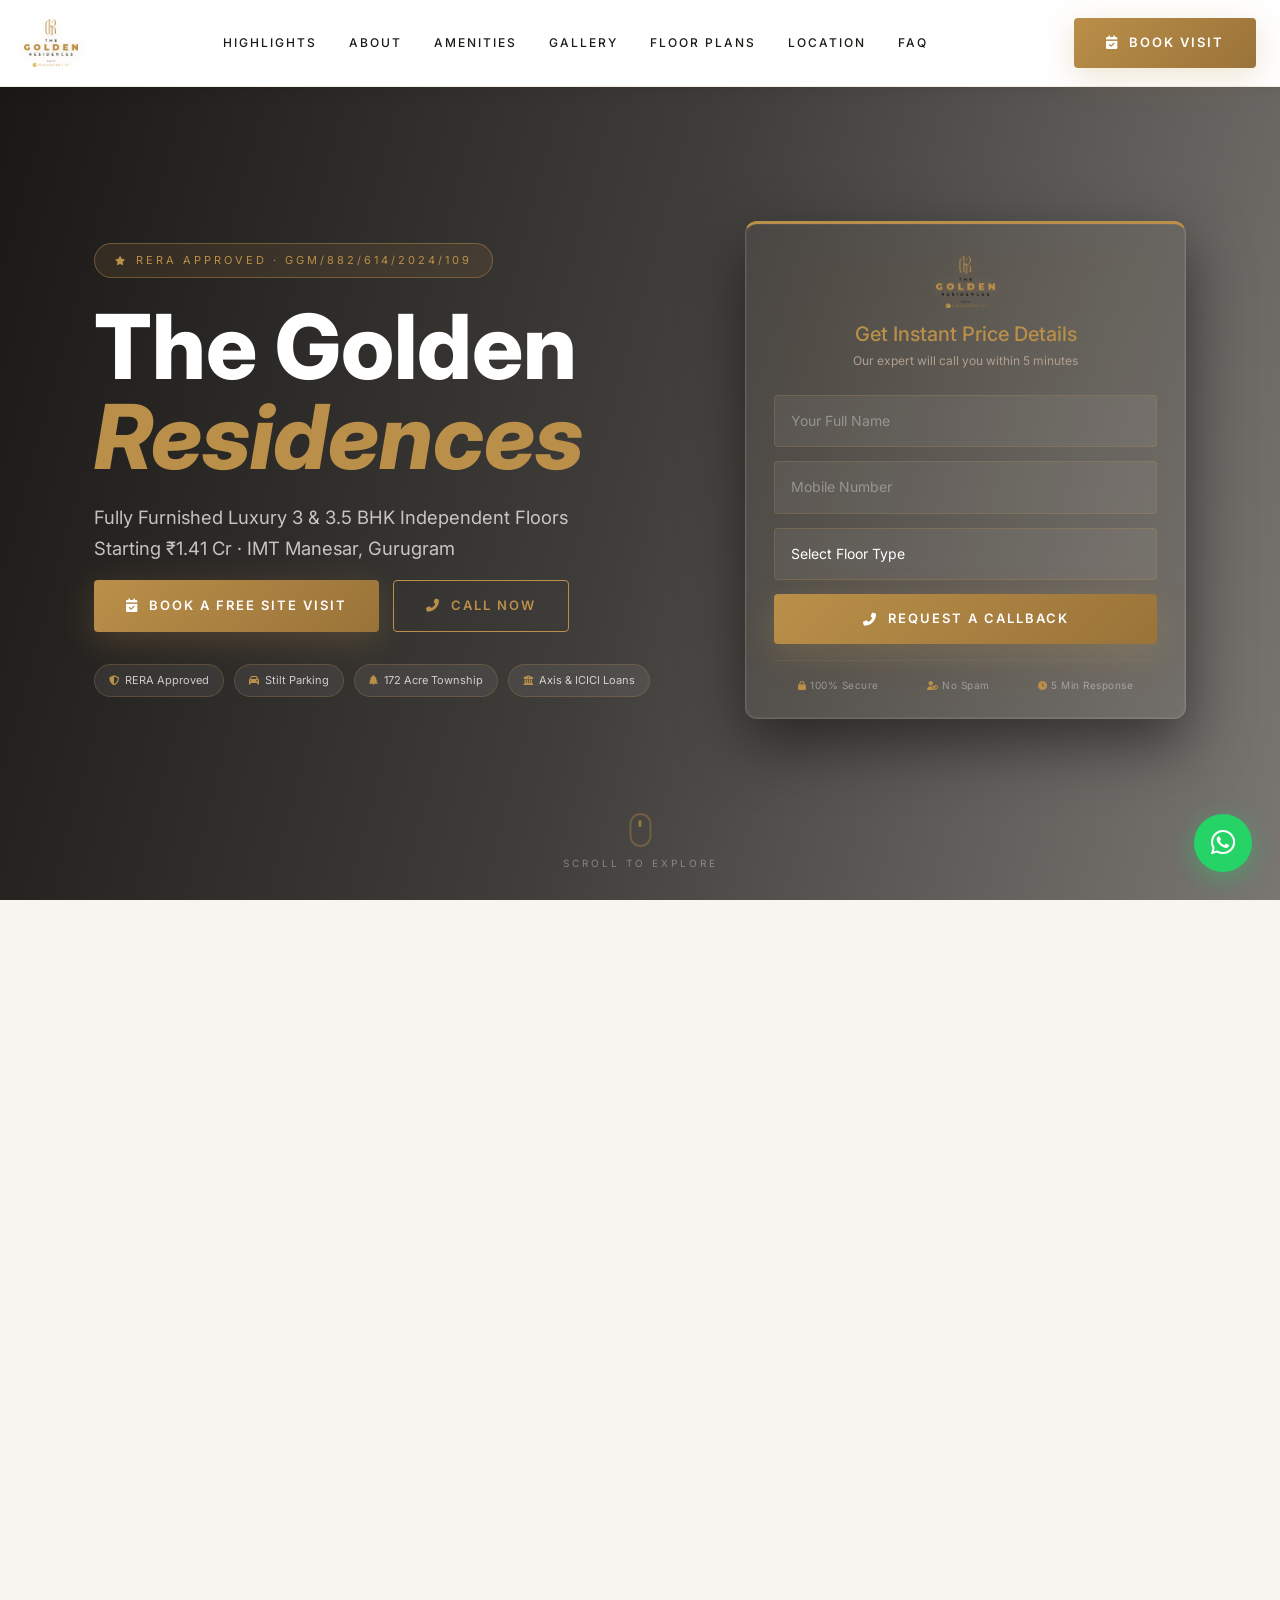
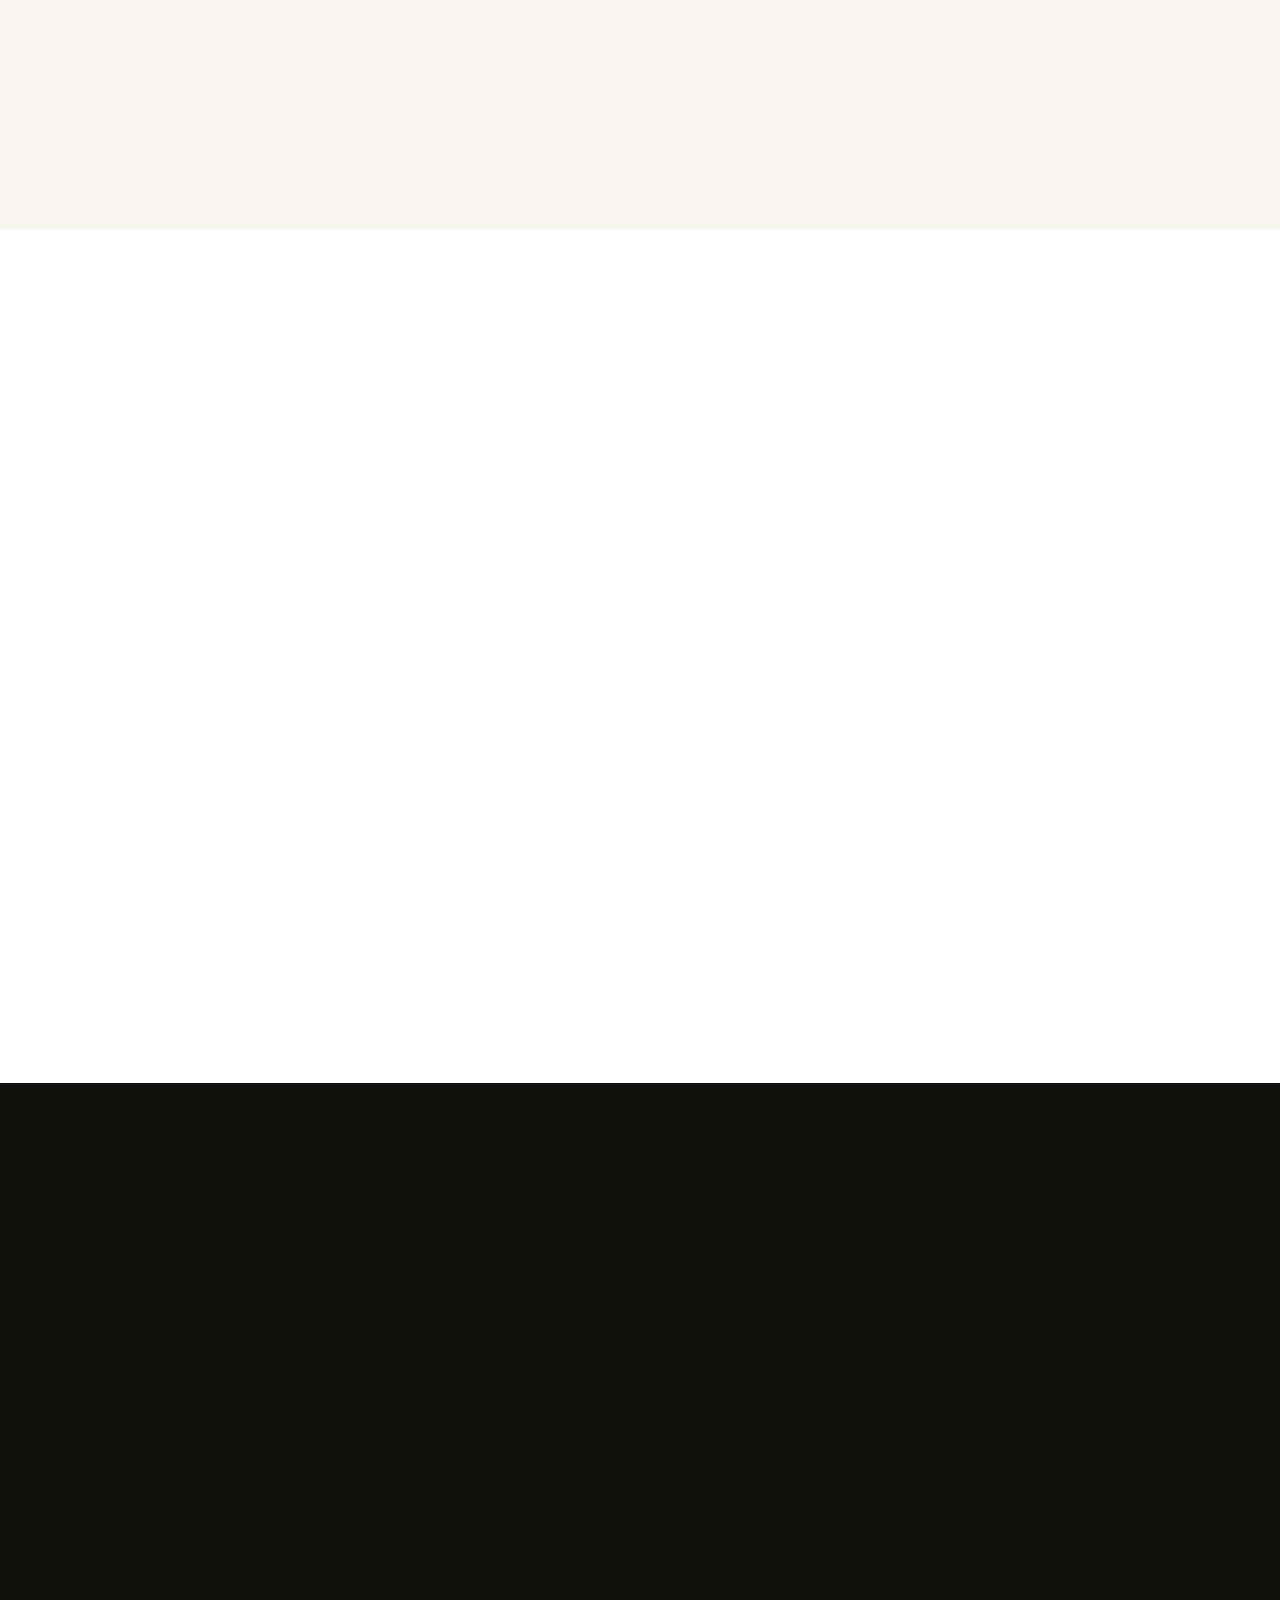
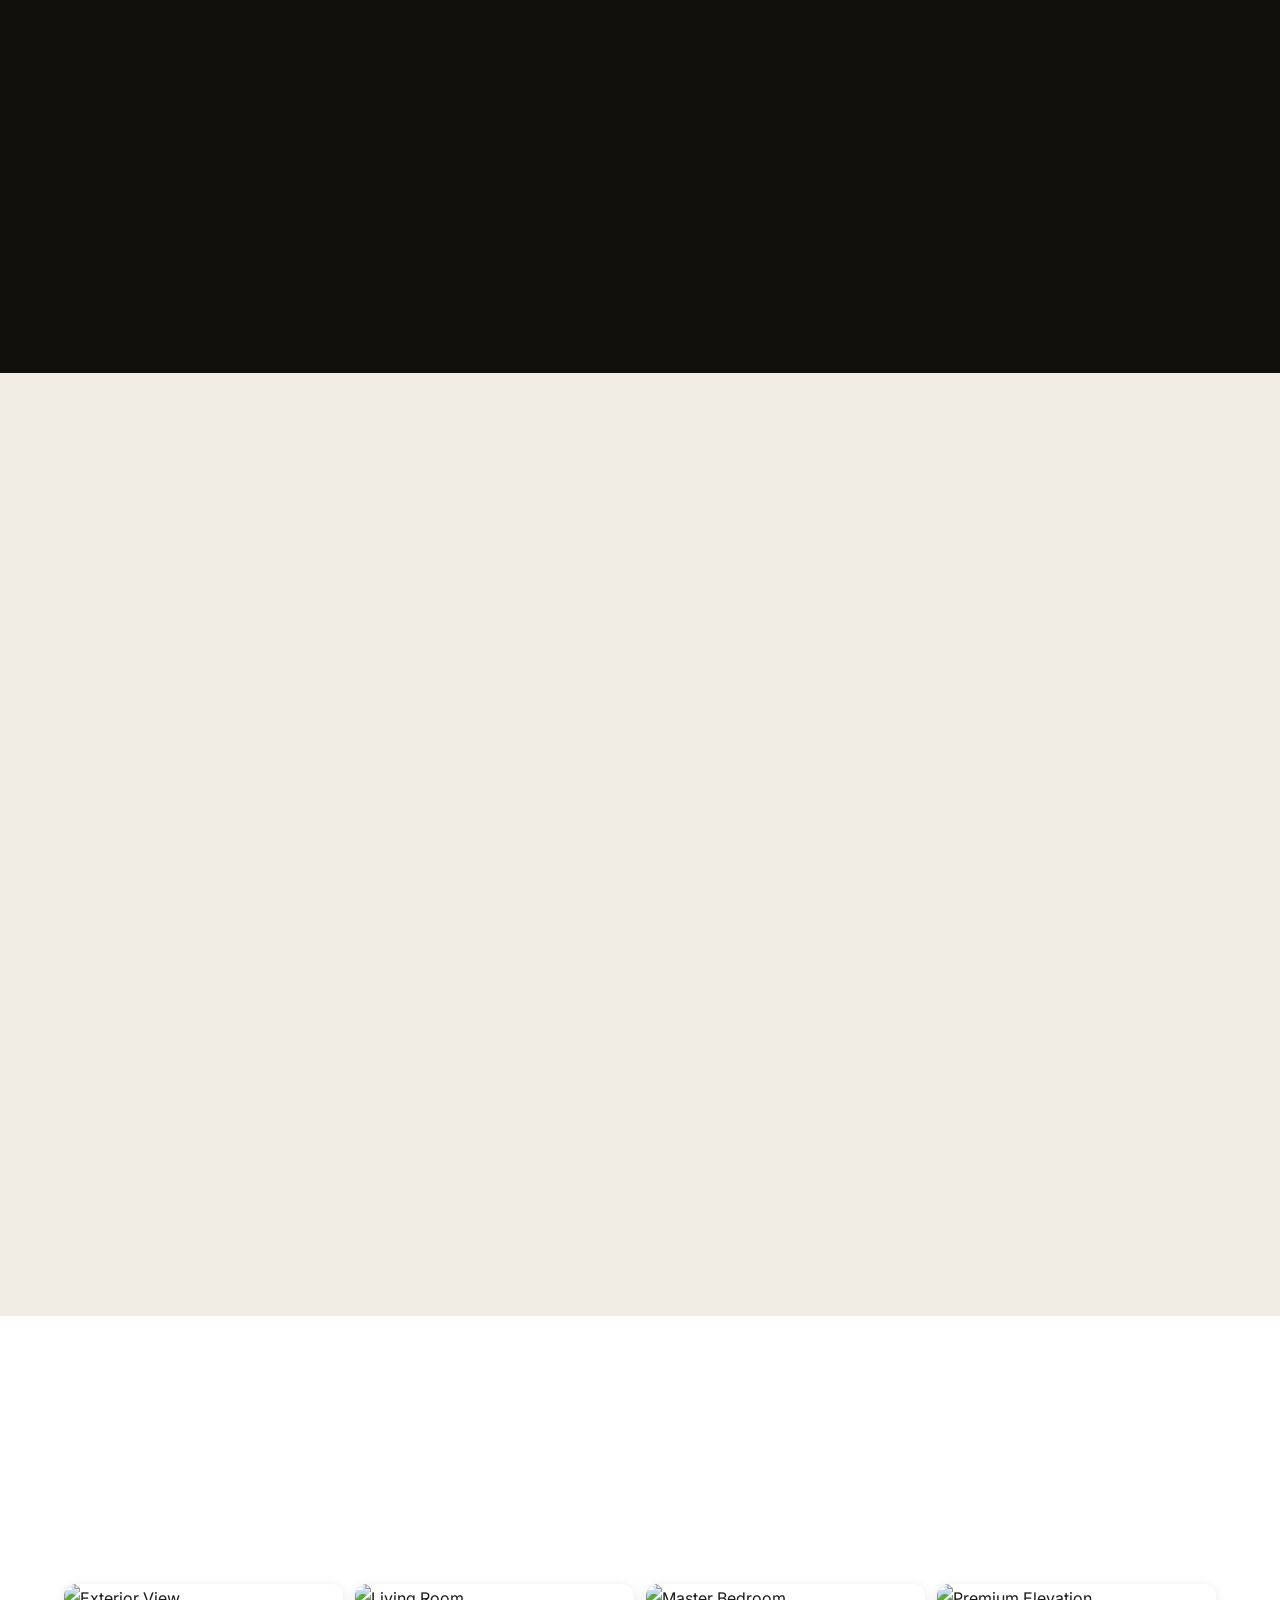
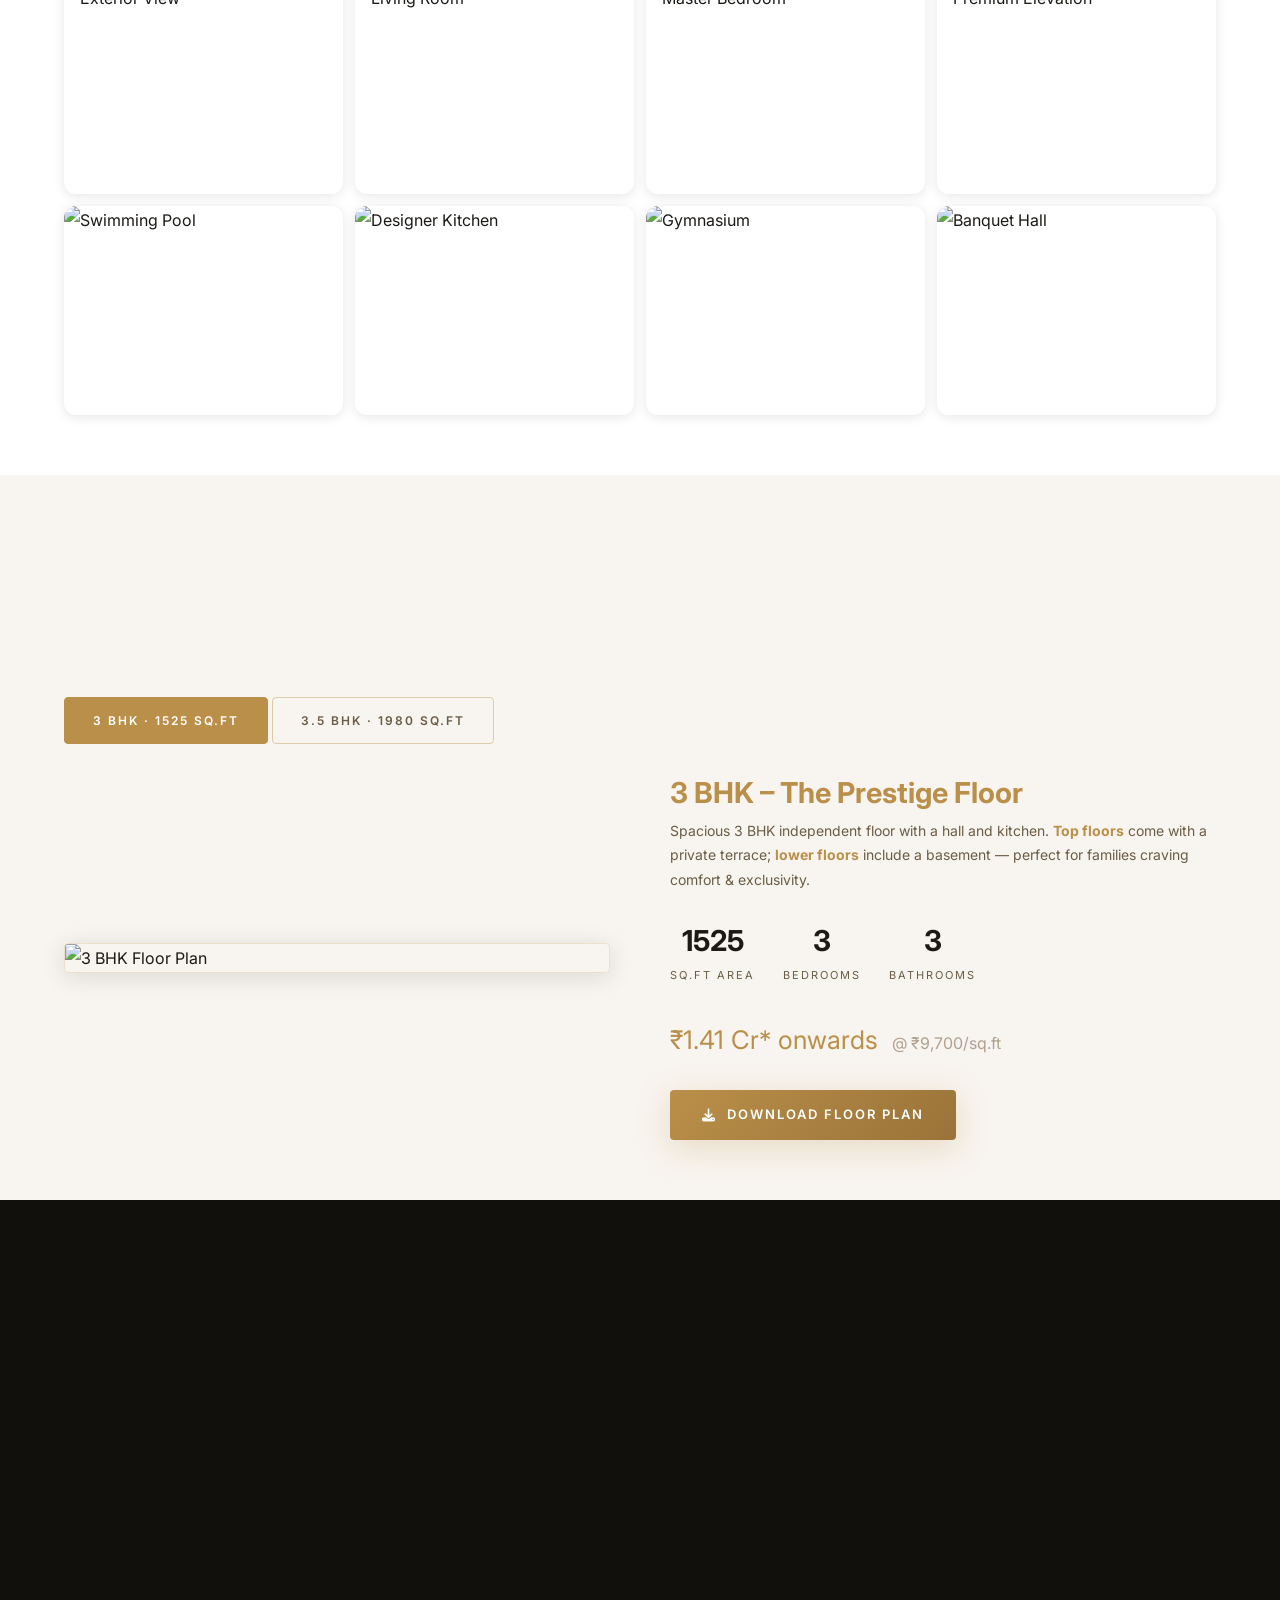
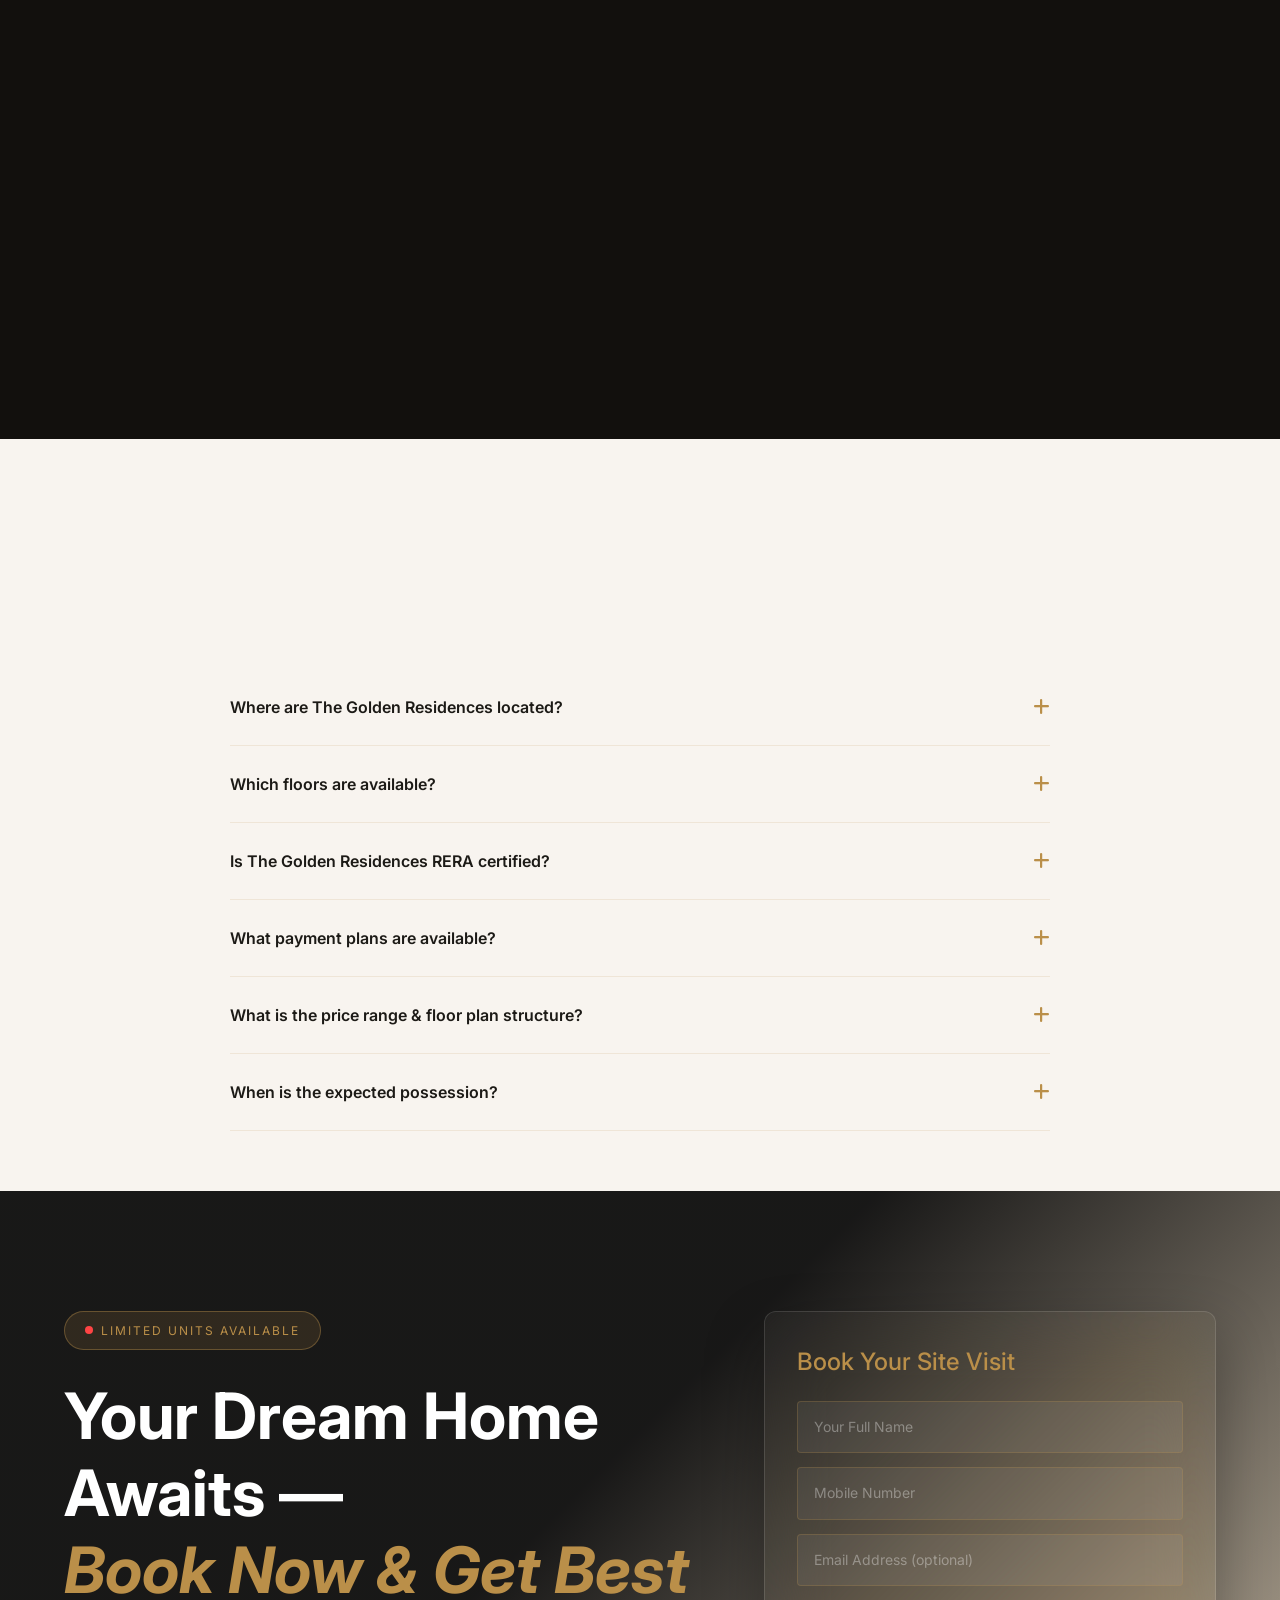
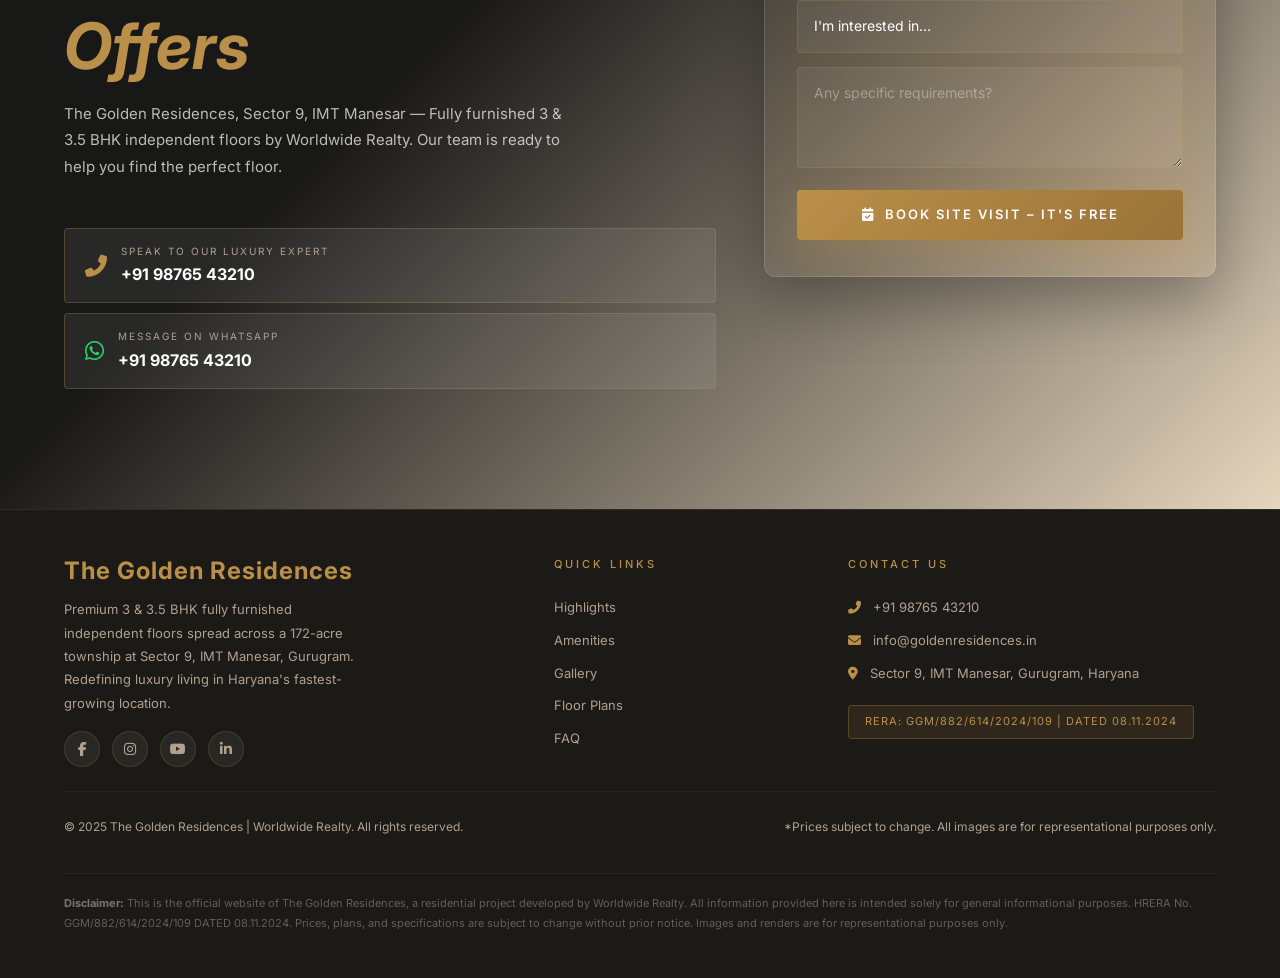
==== commit 9f84fb2d: "form glass effect" ====
--- a/index.html
+++ b/index.html
@@ -20,13 +20,16 @@
   <!-- Font Awesome Icons -->
   <link rel="stylesheet" href="https://cdnjs.cloudflare.com/ajax/libs/font-awesome/6.5.0/css/all.min.css" />
 
-  <!-- Lightbox2 -->
-  <link rel="stylesheet" href="https://cdnjs.cloudflare.com/ajax/libs/lightbox2/2.11.4/css/lightbox.min.css" />
+  <!-- Lenis Smooth Scroll -->
+  <link rel="stylesheet" href="https://unpkg.com/lenis@1.1.20/dist/lenis.css">
 
   <link rel="stylesheet" href="style.css" />
 </head>
 
 <body>
+
+  <!-- Scroll Progress Bar -->
+  <div id="scroll-progress"></div>
 
   <!-- ============================================================
      STICKY HEADER
@@ -47,7 +50,7 @@
           <a href="#faq">FAQ</a>
         </nav>
         <div class="header-cta">
-          <a href="#final-cta" class="btn btn-gold d-none d-sm-inline-flex" id="hdr-visit"><i
+          <a href="#cta-form" class="btn btn-gold d-none d-sm-inline-flex" id="hdr-visit"><i
               class="fas fa-calendar-check"></i> Book Visit</a>
           <div class="hamburger d-flex d-lg-none" id="hamburger-btn" onclick="openMobileNav()">
             <span></span><span></span><span></span>
@@ -70,7 +73,7 @@
     <a href="#floorplan" onclick="closeMobileNav()">Floor Plans</a>
     <a href="#location" onclick="closeMobileNav()">Location</a>
     <a href="#faq" onclick="closeMobileNav()">FAQ</a>
-    <a href="#final-cta" class="btn btn-gold" onclick="closeMobileNav()" style="margin-top:20px">Book Site Visit</a>
+    <a href="#cta-form" class="btn btn-gold" onclick="closeMobileNav()" style="margin-top:20px">Book Site Visit</a>
   </div>
 
   <!-- ============================================================
@@ -93,7 +96,7 @@
               Manesar, Gurugram</p>
 
             <div class="hero-btns">
-              <a href="#final-cta" class="btn btn-gold" id="hero-visit">
+              <a href="#cta-form" class="btn btn-gold" id="hero-visit">
                 <i class="fas fa-calendar-check"></i> Book a Free Site Visit
               </a>
               <a href="tel:+919876543210" class="btn btn-outline" id="hero-call">
@@ -223,7 +226,7 @@
     <div class="container">
       <div class="row g-5 align-items-center">
         <div class="col-12 col-lg-6">
-          <div class="about-image-wrap reveal">
+          <div class="about-image-wrap reveal-left">
             <img src="https://images.unsplash.com/photo-1600566752355-35792bedcfea?w=900&q=85"
               alt="The Golden Residences IMT Manesar" />
             <div class="about-badge-float">
@@ -233,7 +236,7 @@
           </div>
         </div>
         <div class="col-12 col-lg-6">
-          <div class="about-text reveal">
+          <div class="about-text reveal-right">
             <span class="section-label">About the Project</span>
             <h2 class="section-title text-black">Refined Luxury Living <span>Redefined</span></h2>
             <div class="gold-line"></div>
@@ -252,7 +255,7 @@
               exclusive clubhouse and integrated commercial zones ensure that everything you need — from leisure to
               lifestyle — is always within reach.</p>
             <div class="hero-btns">
-              <a href="#final-cta" class="btn btn-gold" id="hero-visit">
+              <a href="#cta-form" class="btn btn-gold" id="about-visit">
                 <i class="fas fa-calendar-check"></i> Book a Free Site Visit
               </a>
             </div>
@@ -381,43 +384,43 @@
       <!-- Amenity image grid -->
       <div class="row g-2" style="margin-top:56px">
         <div class="col-6 col-md-4 col-lg-3 col-xl-2dot4">
-          <div class="amenity-card reveal">
+          <div class="amenity-card reveal-scale">
             <img src="https://images.unsplash.com/photo-1571896349842-33c89424de2d?w=600&q=80" alt="Swimming Pool" />
             <div class="amenity-overlay"><i class="fas fa-swimming-pool"></i><span>Swimming Pool</span></div>
           </div>
         </div>
         <div class="col-6 col-md-4 col-lg-3 col-xl-2dot4">
-          <div class="amenity-card reveal">
+          <div class="amenity-card reveal-scale">
             <img src="https://images.unsplash.com/photo-1534438327276-14e5300c3a48?w=600&q=80" alt="Gymnasium" />
             <div class="amenity-overlay"><i class="fas fa-dumbbell"></i><span>Gymnasium</span></div>
           </div>
         </div>
         <div class="col-6 col-md-4 col-lg-3 col-xl-2dot4">
-          <div class="amenity-card reveal">
+          <div class="amenity-card reveal-scale">
             <img src="https://images.unsplash.com/photo-1519167758481-83f550bb49b3?w=600&q=80" alt="Banquet Hall" />
             <div class="amenity-overlay"><i class="fas fa-glass-cheers"></i><span>Banquet Hall</span></div>
           </div>
         </div>
         <div class="col-6 col-md-4 col-lg-3 col-xl-2dot4">
-          <div class="amenity-card reveal">
+          <div class="amenity-card reveal-scale">
             <img src="https://images.unsplash.com/photo-1558618666-fcd25c85cd64?w=600&q=80" alt="Sports Area" />
             <div class="amenity-overlay"><i class="fas fa-running"></i><span>Sports Area</span></div>
           </div>
         </div>
         <div class="col-6 col-md-4 col-lg-3 col-xl-2dot4">
-          <div class="amenity-card reveal">
+          <div class="amenity-card reveal-scale">
             <img src="https://images.unsplash.com/photo-1414235077428-338989a2e8c0?w=600&q=80" alt="Restaurant" />
             <div class="amenity-overlay"><i class="fas fa-utensils"></i><span>Restaurant &amp; Café</span></div>
           </div>
         </div>
         <div class="col-6 col-md-4 col-lg-3 col-xl-2dot4">
-          <div class="amenity-card reveal">
+          <div class="amenity-card reveal-scale">
             <img src="https://images.unsplash.com/photo-1476480862126-209bfaa8edc8?w=600&q=80" alt="Cycling Track" />
             <div class="amenity-overlay"><i class="fas fa-bicycle"></i><span>Cycling Track</span></div>
           </div>
         </div>
         <div class="col-6 col-md-4 col-lg-3 col-xl-2dot4">
-          <div class="amenity-card reveal">
+          <div class="amenity-card reveal-scale">
             <img src="https://images.unsplash.com/photo-1558618666-fcd25c85cd64?w=600&q=80" alt="Sports Area" />
             <div class="amenity-overlay"><i class="fas fa-running"></i><span>Sports Area</span></div>
           </div>
@@ -547,7 +550,7 @@
             </div>
             <p style="color:var(--gold);font-family:var(--font-serif);font-size:1.6rem;margin-bottom:28px">₹1.41 Cr*
               onwards &nbsp;<small style="font-size:1rem;color:var(--text-muted)">@ ₹9,700/sq.ft</small></p>
-            <a href="#final-cta" class="btn btn-gold" id="plan-1bhk-cta"><i class="fas fa-download"></i> Download Floor
+            <a href="#cta-form" class="btn btn-gold" id="plan-1bhk-cta"><i class="fas fa-download"></i> Download Floor
               Plan</a>
           </div>
         </div>
@@ -578,7 +581,7 @@
             </div>
             <p style="color:var(--gold);font-family:var(--font-serif);font-size:1.6rem;margin-bottom:28px">₹1.74 Cr*
               onwards &nbsp;<small style="font-size:1rem;color:var(--text-muted)">@ ₹9,700/sq.ft</small></p>
-            <a href="#final-cta" class="btn btn-gold" id="plan-2bhk-cta"><i class="fas fa-download"></i> Download Floor
+            <a href="#cta-form" class="btn btn-gold" id="plan-2bhk-cta"><i class="fas fa-download"></i> Download Floor
               Plan</a>
           </div>
         </div>
@@ -852,12 +855,45 @@
 
 
   <script>
-    /* ------------------------------------------------
-       Header Scroll
+  <script src="https://cdn.jsdelivr.net/npm/bootstrap@5.3.3/dist/js/bootstrap.bundle.min.js"></script>
+
+  <!-- Lenis + GSAP (Optional but using Lenis for now) -->
+  <script src="https://unpkg.com/lenis@1.1.20/dist/lenis.min.js"></script>
+
+  <script>
+    /* ------------------------------------------------
+       Lenis Smooth Scroll Initialization
+    ------------------------------------------------ */
+    const lenis = new Lenis({
+      duration: 1.5,
+      easing: (t) => Math.min(1, 1.001 - Math.pow(2, -10 * t)),
+      orientation: 'vertical',
+      gestureOrientation: 'vertical',
+      smoothWheel: true,
+      wheelMultiplier: 1.1,
+      smoothTouch: false,
+      touchMultiplier: 2,
+      infinite: false,
+    });
+
+    function raf(time) {
+      lenis.raf(time);
+      requestAnimationFrame(raf);
+    }
+    requestAnimationFrame(raf);
+
+    // Sync Lenis scroll with scroll progress bar
+    lenis.on('scroll', (e) => {
+      const scrollPercent = (e.animatedScroll / (document.body.scrollHeight - window.innerHeight)) * 100;
+      document.getElementById('scroll-progress').style.width = scrollPercent + '%';
+    });
+
+    /* ------------------------------------------------
+       Header Scroll (Sync with Lenis)
     ------------------------------------------------ */
     const hdr = document.getElementById('site-header');
-    window.addEventListener('scroll', () => {
-      hdr.classList.toggle('scrolled', window.scrollY > 60);
+    lenis.on('scroll', (e) => {
+      hdr.classList.toggle('scrolled', e.animatedScroll > 60);
     });
 
     /* ------------------------------------------------
@@ -902,18 +938,47 @@
     /* ------------------------------------------------
        Scroll Reveal
     ------------------------------------------------ */
-    const revealEls = document.querySelectorAll('.reveal');
+    /* ------------------------------------------------
+       Scroll Reveal Engine
+    ------------------------------------------------ */
+    const revealEls = document.querySelectorAll('.reveal, .reveal-up, .reveal-left, .reveal-right, .reveal-scale');
     const observer = new IntersectionObserver((entries) => {
-      entries.forEach((entry, i) => {
+      entries.forEach((entry) => {
         if (entry.isIntersecting) {
-          setTimeout(() => {
-            entry.target.classList.add('visible');
-          }, (i % 4) * 100);
+          entry.target.classList.add('visible');
           observer.unobserve(entry.target);
         }
       });
-    }, { threshold: 0.12, rootMargin: '0px 0px -60px 0px' });
+    }, { 
+      threshold: 0.1, 
+      rootMargin: '0px 0px -50px 0px' 
+    });
     revealEls.forEach(el => observer.observe(el));
+
+    /* ------------------------------------------------
+       Parallax Effects (Sync with Lenis)
+    ------------------------------------------------ */
+    const heroBg = document.querySelector('.hero-bg');
+    const aboutImg = document.querySelector('.about-image-wrap img');
+
+    lenis.on('scroll', (e) => {
+      const scroll = e.animatedScroll;
+      
+      // Hero Parallax
+      if (scroll < window.innerHeight) {
+        heroBg.style.transform = `scale(1.1) translateY(${scroll * 0.35}px)`;
+      }
+
+      // About Image Subtle Parallax
+      if (aboutImg) {
+        const speed = 0.05;
+        const rect = aboutImg.parentElement.getBoundingClientRect();
+        if (rect.top < window.innerHeight && rect.bottom > 0) {
+          const yPos = (window.innerHeight - rect.top) * speed;
+          aboutImg.style.transform = `translateY(${yPos}px) scale(1.05)`;
+        }
+      }
+    });
 
     /* ------------------------------------------------
        Lightbox Config
@@ -987,15 +1052,7 @@
       }, 1500);
     }
 
-    /* ------------------------------------------------
-       Parallax Hero
-    ------------------------------------------------ */
-    const heroBg = document.querySelector('.hero-bg');
-    window.addEventListener('scroll', () => {
-      if (window.scrollY < window.innerHeight) {
-        heroBg.style.transform = `scale(1) translateY(${window.scrollY * 0.3}px)`;
-      }
-    }, { passive: true });
+
   </script>
 
   <!-- Bootstrap 5 JS Bundle -->
--- a/style.css
+++ b/style.css
@@ -33,10 +33,31 @@
   --shadow-card: 0 4px 24px rgba(28, 26, 22, 0.12);
   --radius: 4px;
   --section-pad: 60px 0;
+  --reveal-bezier: cubic-bezier(0.33, 1, 0.68, 1);
+}
+
+#scroll-progress {
+  position: fixed;
+  top: 0;
+  left: 0;
+  width: 0%;
+  height: 3px;
+  background: linear-gradient(to right, var(--gold), var(--gold-light));
+  z-index: 9999;
+  transition: width 0.1s ease-out;
 }
 
 html {
   scroll-behavior: smooth;
+  scroll-padding-top: 100px; /* Offset for sticky header */
+}
+
+section {
+  scroll-margin-top: 100px;
+}
+
+#cta-form {
+  scroll-margin-top: 120px; /* Extra margin for the form on mobile */
 }
 
 body {
@@ -496,13 +517,13 @@
 
 .hero-lead-form {
   width: 100%;
-  background: rgba(8, 6, 4, 0.88);
-  backdrop-filter: blur(24px);
-  border: 1px solid rgba(186, 143, 73, 0.3);
+  background: rgba(255, 255, 255, 0.03);
+  backdrop-filter: blur(32px) saturate(180%);
+  border: 1px solid rgba(255, 255, 255, 0.12);
   border-top: 3px solid var(--gold);
-  border-radius: 10px;
+  border-radius: 12px;
   padding: 32px 28px 24px;
-  box-shadow: 0 24px 60px rgba(0, 0, 0, 0.5), 0 0 0 1px rgba(186, 143, 73, 0.08);
+  box-shadow: 0 24px 60px rgba(0, 0, 0, 0.5), inset 0 0 0 1px rgba(255, 255, 255, 0.05);
 }
 
 .form-header {
@@ -1888,11 +1909,12 @@
 }
 
 .cta-form-box {
-  background: rgba(10, 10, 10, 0.85);
-  backdrop-filter: blur(20px);
-  border: 1px solid rgba(186, 143, 73, 0.3);
-  border-radius: 8px;
+  background: rgba(255, 255, 255, 0.03);
+  backdrop-filter: blur(32px) saturate(180%);
+  border: 1px solid rgba(255, 255, 255, 0.12);
+  border-radius: 12px;
   padding: 36px 32px;
+  box-shadow: 0 24px 60px rgba(0, 0, 0, 0.3);
 }
 
 .cta-form-box h3 {
@@ -2250,15 +2272,28 @@
 /* ============================================================
    SCROLL ANIMATIONS
 ============================================================ */
-.reveal {
+.reveal,
+.reveal-up,
+.reveal-left,
+.reveal-right,
+.reveal-scale {
   opacity: 0;
-  transform: translateY(32px);
-  transition: opacity 0.7s ease, transform 0.7s ease;
-}
-
-.reveal.visible {
+  transition: opacity 1.2s var(--reveal-bezier), transform 1.2s var(--reveal-bezier);
+  will-change: transform, opacity;
+}
+
+.reveal, .reveal-up { transform: translateY(40px); }
+.reveal-left { transform: translateX(-40px); }
+.reveal-right { transform: translateX(40px); }
+.reveal-scale { transform: scale(0.92); }
+
+.reveal.visible,
+.reveal-up.visible,
+.reveal-left.visible,
+.reveal-right.visible,
+.reveal-scale.visible {
   opacity: 1;
-  transform: translateY(0);
+  transform: translate(0) scale(1);
 }
 
 /* ============================================================
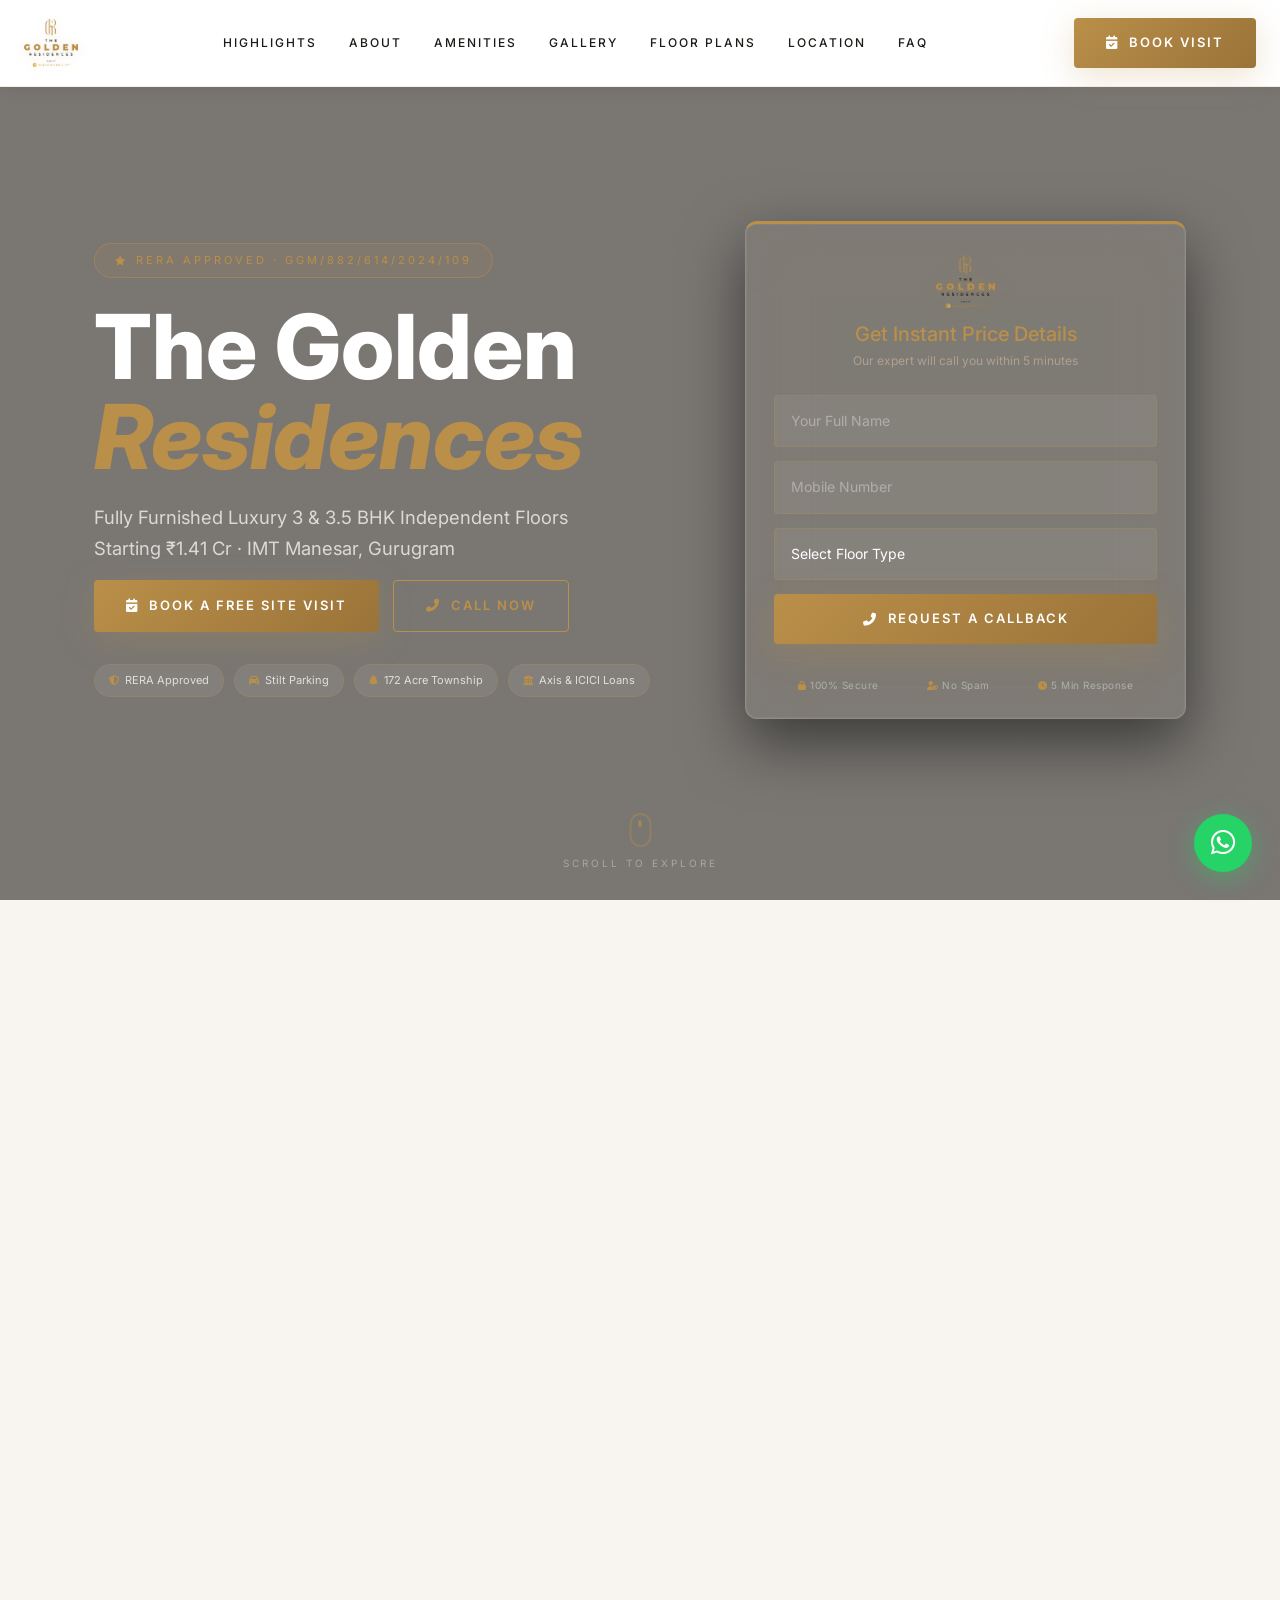
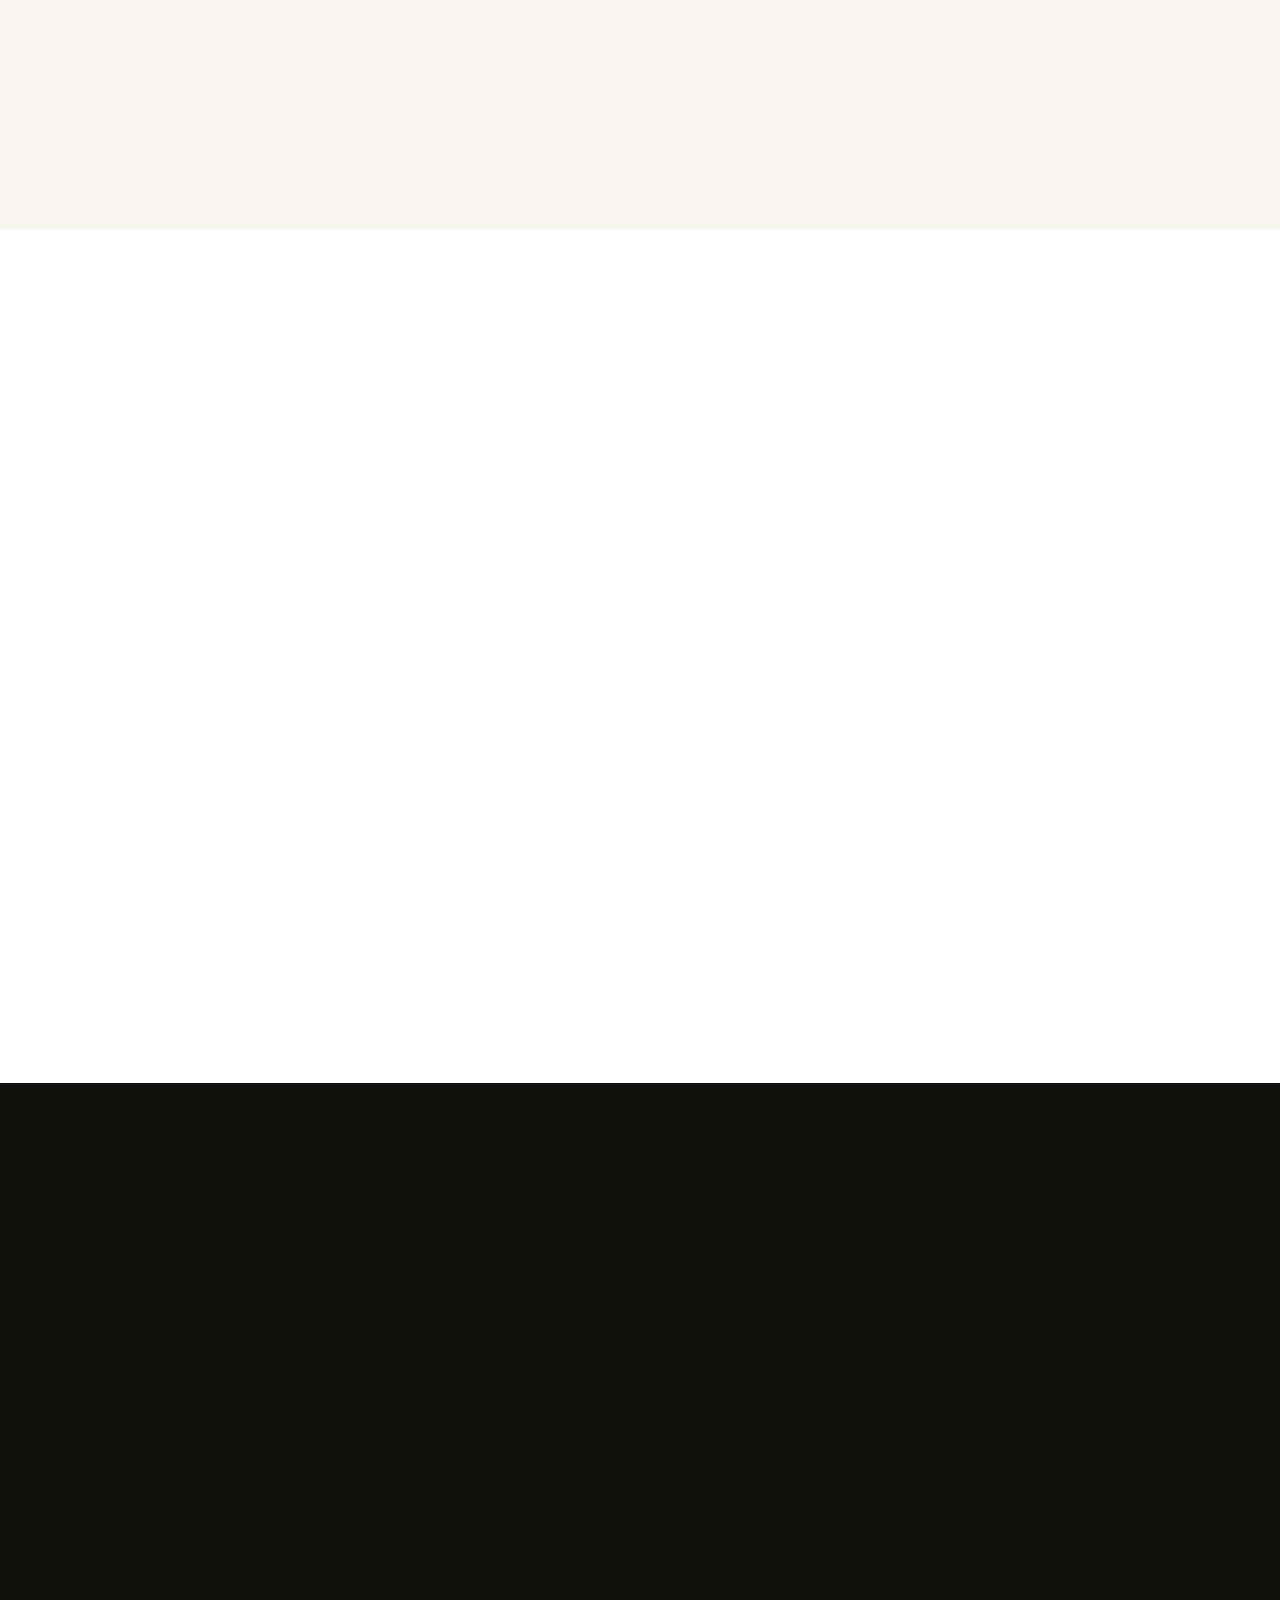
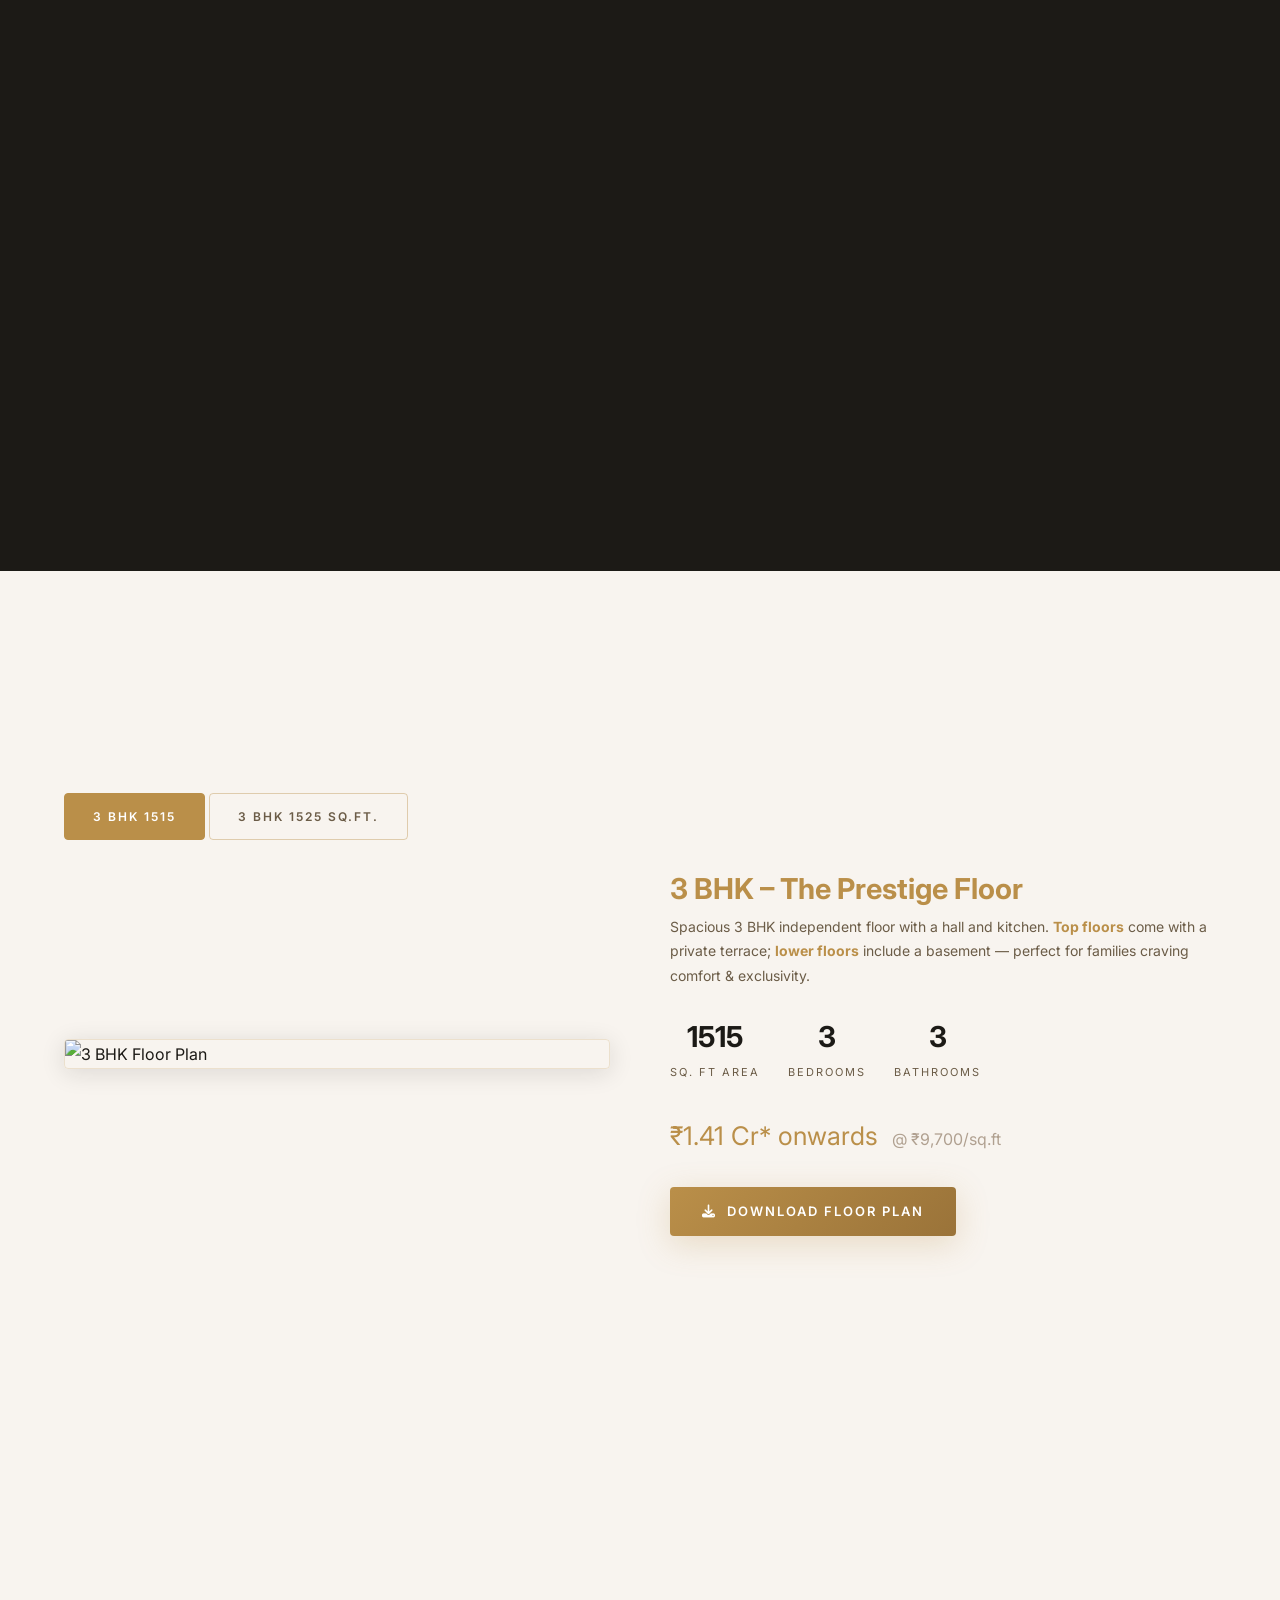
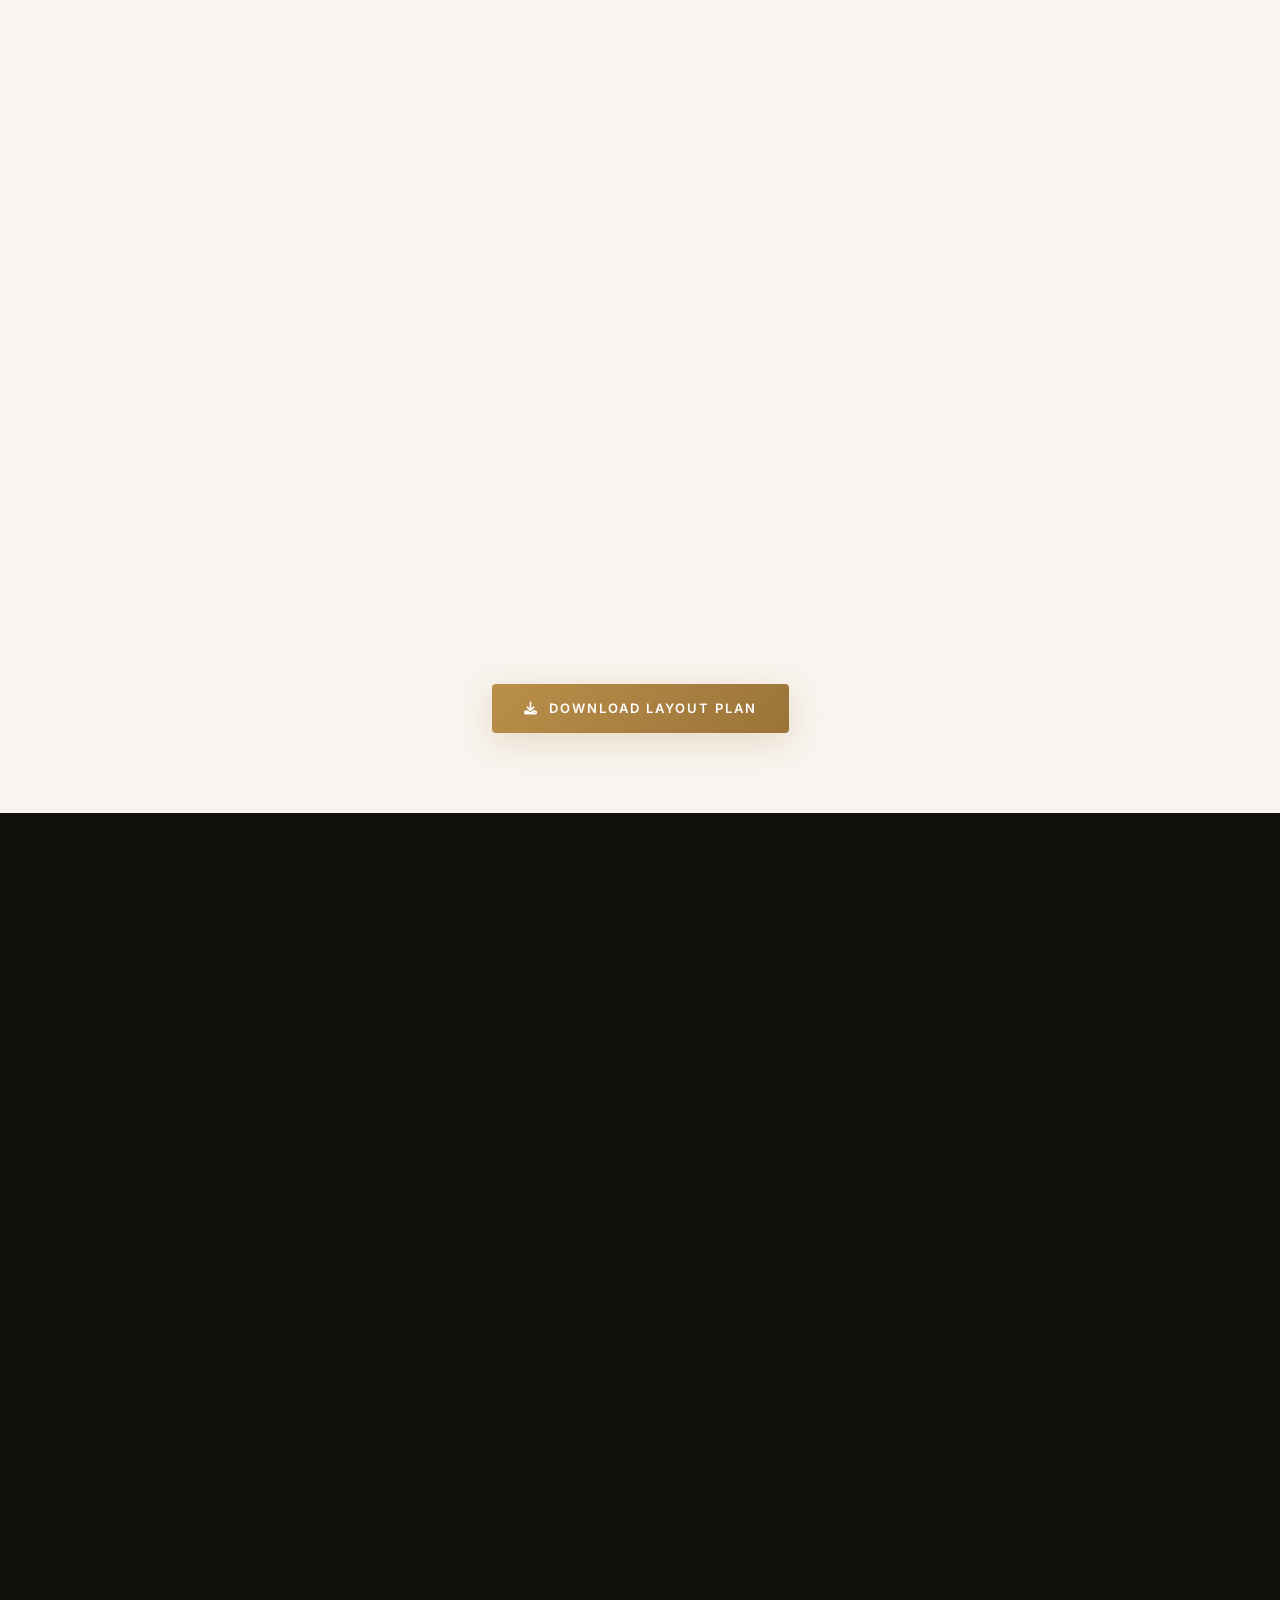
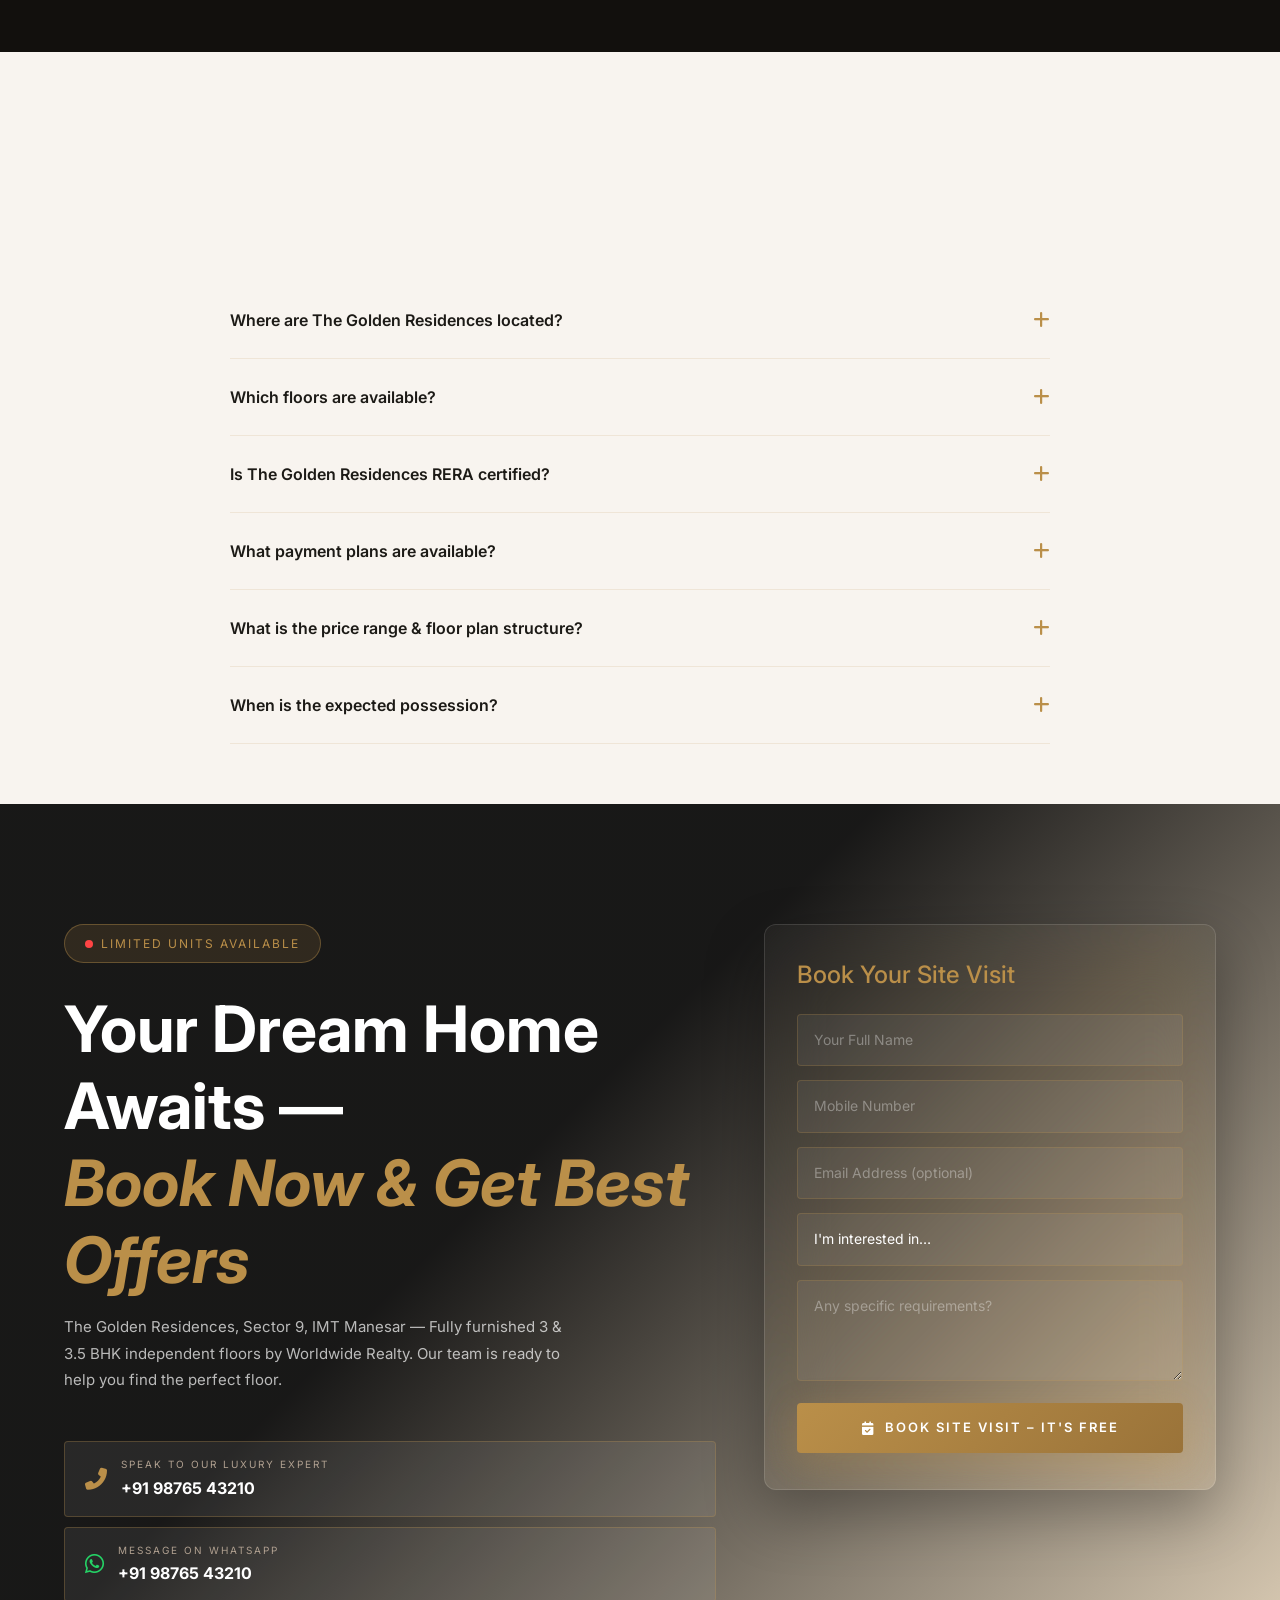
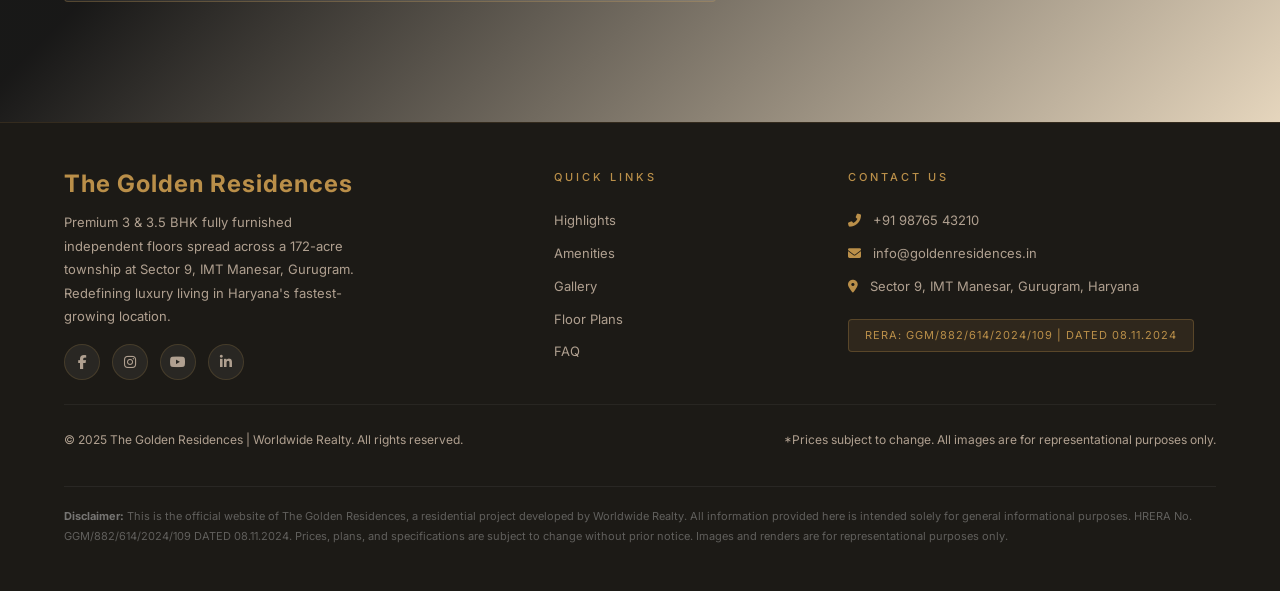
==== commit 9fcdb762: "given changes" ====
--- a/index.html
+++ b/index.html
@@ -1,4 +1,4 @@
-<!DOCTYPE html>
+﻿<!DOCTYPE html>
 <html lang="en">
 
 <head>
@@ -171,7 +171,7 @@
     <div class="container">
       <div class="text-center reveal">
         <span class="section-label">Why Choose Us</span>
-        <h2 class="section-title">Crafted for the <span>Distinguished Homeowner</span></h2>
+        <h2 class="section-title">The Golden Residences By <span>Worldwide Realty</span></h2>
         <div class="gold-line"></div>
         <p class="section-sub">The Golden Residences, Sector 9 IMT Manesar — a landmark community offering fully
           furnished independent floors in a fast-growing, well-connected location.</p>
@@ -227,8 +227,8 @@
       <div class="row g-5 align-items-center">
         <div class="col-12 col-lg-6">
           <div class="about-image-wrap reveal-left">
-            <img src="https://images.unsplash.com/photo-1600566752355-35792bedcfea?w=900&q=85"
-              alt="The Golden Residences IMT Manesar" />
+            <img src="https://images.unsplash.com/photo-1580587771525-78b9dba3b914?w=900&q=85"
+              alt="The Golden Residences IMT Manesar" style="height:480px;object-fit:cover;width:100%;" />
             <div class="about-badge-float">
               <div class="number">172</div>
               <div class="label">Acres Township</div>
@@ -375,7 +375,7 @@
   <section id="amenities">
     <div class="container">
       <div class="text-center reveal">
-        <span class="section-label">Key Features</span>
+        <span class="section-label">Amenities</span>
         <h2 class="section-title">Premium Living. <span>Thoughtfully Designed.</span></h2>
         <div class="gold-line"></div>
         <p class="section-sub">Choose premium living, modern amenities, and unmatched connectivity in a thriving
@@ -385,7 +385,7 @@
       <div class="row g-2" style="margin-top:56px">
         <div class="col-6 col-md-4 col-lg-3 col-xl-2dot4">
           <div class="amenity-card reveal-scale">
-            <img src="https://images.unsplash.com/photo-1571896349842-33c89424de2d?w=600&q=80" alt="Swimming Pool" />
+            <img src="https://images.unsplash.com/photo-1575429198097-0414ec08e8cd?w=600&q=80" alt="Swimming Pool" />
             <div class="amenity-overlay"><i class="fas fa-swimming-pool"></i><span>Swimming Pool</span></div>
           </div>
         </div>
@@ -403,7 +403,7 @@
         </div>
         <div class="col-6 col-md-4 col-lg-3 col-xl-2dot4">
           <div class="amenity-card reveal-scale">
-            <img src="https://images.unsplash.com/photo-1558618666-fcd25c85cd64?w=600&q=80" alt="Sports Area" />
+            <img src="https://images.unsplash.com/photo-1546519638-68e109498ffc?w=600&q=80" alt="Sports Area" />
             <div class="amenity-overlay"><i class="fas fa-running"></i><span>Sports Area</span></div>
           </div>
         </div>
@@ -415,19 +415,13 @@
         </div>
         <div class="col-6 col-md-4 col-lg-3 col-xl-2dot4">
           <div class="amenity-card reveal-scale">
-            <img src="https://images.unsplash.com/photo-1476480862126-209bfaa8edc8?w=600&q=80" alt="Cycling Track" />
+            <img src="https://images.unsplash.com/photo-1508739773434-c26b3d09e071?w=600&q=80" alt="Cycling Track" />
             <div class="amenity-overlay"><i class="fas fa-bicycle"></i><span>Cycling Track</span></div>
-          </div>
-        </div>
-        <div class="col-6 col-md-4 col-lg-3 col-xl-2dot4">
-          <div class="amenity-card reveal-scale">
-            <img src="https://images.unsplash.com/photo-1558618666-fcd25c85cd64?w=600&q=80" alt="Sports Area" />
-            <div class="amenity-overlay"><i class="fas fa-running"></i><span>Sports Area</span></div>
           </div>
         </div>
         <div class="col-6 col-md-4 col-lg-3 col-xl-2dot4">
           <div class="amenity-card reveal">
-            <img src="https://images.unsplash.com/photo-1507003211169-0a1dd7228f2d?w=600&q=80" alt="Library" />
+            <img src="https://images.unsplash.com/photo-1481627834876-b7833e8f5570?w=600&q=80" alt="Library" />
             <div class="amenity-overlay"><i class="fas fa-book"></i><span>Library</span></div>
           </div>
         </div>
@@ -436,77 +430,93 @@
   </section>
 
   <!-- ============================================================
-     GALLERY
-============================================================ -->
-  <section id="gallery">
+     THE GOLDEN RESIDENCES CLUB
+============================================================ -->
+  <section id="gallery" style="background:var(--charcoal);padding:80px 0;">
     <div class="container">
       <div class="text-center reveal">
-        <span class="section-label">Gallery</span>
-        <h2 class="section-title text-black">See It to <span>Believe It</span></h2>
-        <div class="gold-line"></div>
-        <p class="section-sub" style="margin:0 auto 48px">A glimpse into the world-class living experience at The Golden
-          Residences.</p>
-      </div>
-      <div class="gallery-uniform-grid" id="collageGrid">
-        <div class="gu-item" data-src="https://images.unsplash.com/photo-1613977257363-707ba9348227?w=1400&q=90"
-          data-caption="The Golden Residences - Exterior View">
-          <img src="https://images.unsplash.com/photo-1613977257363-707ba9348227?w=800&q=80" alt="Exterior View" />
-          <div class="gu-overlay"><i class="fas fa-expand-alt"></i></div>
-        </div>
-        <div class="gu-item" data-src="https://images.unsplash.com/photo-1600607687920-4e2a09cf159d?w=1200&q=90"
-          data-caption="Grand Living Room">
-          <img src="https://images.unsplash.com/photo-1600607687920-4e2a09cf159d?w=700&q=80" alt="Living Room" />
-          <div class="gu-overlay"><i class="fas fa-expand-alt"></i></div>
-        </div>
-        <div class="gu-item" data-src="https://images.unsplash.com/photo-1600566753190-17f0baa2a6c3?w=1200&q=90"
-          data-caption="Master Bedroom">
-          <img src="https://images.unsplash.com/photo-1600566753190-17f0baa2a6c3?w=700&q=80" alt="Master Bedroom" />
-          <div class="gu-overlay"><i class="fas fa-expand-alt"></i></div>
-        </div>
-        <div class="gu-item" data-src="https://images.unsplash.com/photo-1600596542815-ffad4c1539a9?w=1600&q=90"
-          data-caption="Premium Elevation">
-          <img src="https://images.unsplash.com/photo-1600596542815-ffad4c1539a9?w=700&q=80" alt="Premium Elevation" />
-          <div class="gu-overlay"><i class="fas fa-expand-alt"></i></div>
-        </div>
-        <div class="gu-item" data-src="https://images.unsplash.com/photo-1571896349842-33c89424de2d?w=1200&q=90"
-          data-caption="Swimming Pool">
-          <img src="https://images.unsplash.com/photo-1571896349842-33c89424de2d?w=700&q=80" alt="Swimming Pool" />
-          <div class="gu-overlay"><i class="fas fa-expand-alt"></i></div>
-        </div>
-        <div class="gu-item" data-src="https://images.unsplash.com/photo-1556909114-f6e7ad7d3136?w=1200&q=90"
-          data-caption="Designer Kitchen">
-          <img src="https://images.unsplash.com/photo-1556909114-f6e7ad7d3136?w=700&q=80" alt="Designer Kitchen" />
-          <div class="gu-overlay"><i class="fas fa-expand-alt"></i></div>
-        </div>
-        <div class="gu-item" data-src="https://images.unsplash.com/photo-1534438327276-14e5300c3a48?w=1200&q=90"
-          data-caption="Gymnasium">
-          <img src="https://images.unsplash.com/photo-1534438327276-14e5300c3a48?w=700&q=80" alt="Gymnasium" />
-          <div class="gu-overlay"><i class="fas fa-expand-alt"></i></div>
-        </div>
-        <div class="gu-item" data-src="https://images.unsplash.com/photo-1519167758481-83f550bb49b3?w=1600&q=90"
-          data-caption="Banquet Hall">
-          <img src="https://images.unsplash.com/photo-1519167758481-83f550bb49b3?w=700&q=80" alt="Banquet Hall" />
-          <div class="gu-overlay"><i class="fas fa-expand-alt"></i></div>
+        <span class="section-label">Clubhouse</span>
+        <h2 class="section-title">The Golden Residences <span>Club</span></h2>
+        <div class="gold-line" style="margin:20px auto;"></div>
+        <p class="section-sub" style="margin:0 auto 48px;color:rgba(255,255,255,0.6);">World-class clubhouse facilities
+          crafted for an elevated lifestyle experience.</p>
+      </div>
+      <div class="row g-3 mt-2">
+        <div class="col-6 col-md-4 col-lg-3">
+          <div class="club-amenity-item reveal">
+            <div class="club-icon"><i class="fas fa-bicycle"></i></div>
+            <span>Cycling &amp; Walking Track</span>
+          </div>
+        </div>
+        <div class="col-6 col-md-4 col-lg-3">
+          <div class="club-amenity-item reveal">
+            <div class="club-icon"><i class="fas fa-utensils"></i></div>
+            <span>Restaurant cum Cafe</span>
+          </div>
+        </div>
+        <div class="col-6 col-md-4 col-lg-3">
+          <div class="club-amenity-item reveal">
+            <div class="club-icon"><i class="fas fa-chess"></i></div>
+            <span>Indoor Games</span>
+          </div>
+        </div>
+        <div class="col-6 col-md-4 col-lg-3">
+          <div class="club-amenity-item reveal">
+            <div class="club-icon"><i class="fas fa-swimming-pool"></i></div>
+            <span>Swimming Pool</span>
+          </div>
+        </div>
+        <div class="col-6 col-md-4 col-lg-3">
+          <div class="club-amenity-item reveal">
+            <div class="club-icon"><i class="fas fa-umbrella-beach"></i></div>
+            <span>Party Terrace</span>
+          </div>
+        </div>
+        <div class="col-6 col-md-4 col-lg-3">
+          <div class="club-amenity-item reveal">
+            <div class="club-icon"><i class="fas fa-book-open"></i></div>
+            <span>Library</span>
+          </div>
+        </div>
+        <div class="col-6 col-md-4 col-lg-3">
+          <div class="club-amenity-item reveal">
+            <div class="club-icon"><i class="fas fa-child"></i></div>
+            <span>Kids Zone</span>
+          </div>
+        </div>
+        <div class="col-6 col-md-4 col-lg-3">
+          <div class="club-amenity-item reveal">
+            <div class="club-icon"><i class="fas fa-glass-cheers"></i></div>
+            <span>Banquet Hall</span>
+          </div>
+        </div>
+        <div class="col-6 col-md-4 col-lg-3">
+          <div class="club-amenity-item reveal">
+            <div class="club-icon"><i class="fas fa-bed"></i></div>
+            <span>Guest Rooms</span>
+          </div>
+        </div>
+        <div class="col-6 col-md-4 col-lg-3">
+          <div class="club-amenity-item reveal">
+            <div class="club-icon"><i class="fas fa-spa"></i></div>
+            <span>Wellness Centre</span>
+          </div>
+        </div>
+        <div class="col-6 col-md-4 col-lg-3">
+          <div class="club-amenity-item reveal">
+            <div class="club-icon"><i class="fas fa-running"></i></div>
+            <span>Dedicated Sports Area</span>
+          </div>
+        </div>
+        <div class="col-6 col-md-4 col-lg-3">
+          <div class="club-amenity-item reveal">
+            <div class="club-icon"><i class="fas fa-blender"></i></div>
+            <span>Juice Bar</span>
+          </div>
         </div>
       </div>
     </div>
   </section>
-  <!-- Custom Lightbox -->
-  <div class="lb-modal" id="lbModal">
-    <div class="lb-backdrop" id="lbBackdrop"></div>
-    <button class="lb-close" id="lbClose"><i class="fas fa-times"></i></button>
-    <div class="lb-content">
-      <div class="lb-image-container">
-        <button class="lb-nav lb-prev" id="lbPrev"><i class="fas fa-chevron-left"></i></button>
-        <img id="lbImg" src="" alt="" />
-        <button class="lb-nav lb-next" id="lbNext"><i class="fas fa-chevron-right"></i></button>
-      </div>
-      <div class="lb-footer">
-        <div class="lb-caption" id="lbCaption"></div>
-        <div class="lb-counter" id="lbCounter"></div>
-      </div>
-    </div>
-  </div>
 
   <!-- ============================================================
      FLOOR PLANS
@@ -519,8 +529,8 @@
         <div class="gold-line"></div>
       </div>
       <div class="plan-tabs">
-        <button class="plan-tab active" onclick="switchPlan(this,'plan1BHK')" id="tab-1bhk">3 BHK · 1525 Sq.Ft</button>
-        <button class="plan-tab" onclick="switchPlan(this,'plan2BHK')" id="tab-2bhk">3.5 BHK · 1980 Sq.Ft</button>
+        <button class="plan-tab active" onclick="switchPlan(this,'plan1BHK')" id="tab-1bhk">3 BHK 1515</button>
+        <button class="plan-tab" onclick="switchPlan(this,'plan2BHK')" id="tab-2bhk">3 BHK 1525 sq.ft.</button>
       </div>
       <div class="plan-panels">
 
@@ -536,8 +546,8 @@
               include a basement — perfect for families craving comfort &amp; exclusivity.</p>
             <div class="plan-specs">
               <div class="plan-spec">
-                <div class="val">1525</div>
-                <div class="lbl">Sq.Ft Area</div>
+                <div class="val">1515</div>
+                <div class="lbl">Sq. Ft Area</div>
               </div>
               <div class="plan-spec">
                 <div class="val">3</div>
@@ -590,6 +600,28 @@
     </div>
   </section>
 
+  <!-- ============================================================
+     LAYOUT PLAN IMAGE
+============================================================ -->
+  <section id="layout-plan" style="background:var(--cream);padding:80px 0;">
+    <div class="container">
+      <div class="text-center reveal">
+        <span class="section-label">Master Plan</span>
+        <h2 class="section-title" style="color:var(--dark-text);">Layout <span>Plan</span></h2>
+        <div class="gold-line" style="margin:20px auto;"></div>
+        <p class="section-sub" style="margin:0 auto 40px;color:var(--dark-muted);">A thoughtfully designed master layout
+          offering the best of space, greenery, and community living.</p>
+      </div>
+      <div class="reveal" style="text-align:center;">
+        <img src="img/floor-plan.webp" alt="The Golden Residences Layout Plan"
+          style="width:100%;border-radius:8px;box-shadow:0 12px 48px rgba(186,143,73,0.2);border:2px solid rgba(186,143,73,0.25);" />
+      </div>
+      <div style="text-align:center;margin-top:32px;">
+        <a href="#cta-form" class="btn btn-gold" id="layout-plan-cta"><i class="fas fa-download"></i> Download Layout
+          Plan</a>
+      </div>
+    </div>
+  </section>
 
 
   <!-- ============================================================
@@ -854,7 +886,7 @@
 
 
 
-  <script>
+
   <script src="https://cdn.jsdelivr.net/npm/bootstrap@5.3.3/dist/js/bootstrap.bundle.min.js"></script>
 
   <!-- Lenis + GSAP (Optional but using Lenis for now) -->
@@ -949,9 +981,9 @@
           observer.unobserve(entry.target);
         }
       });
-    }, { 
-      threshold: 0.1, 
-      rootMargin: '0px 0px -50px 0px' 
+    }, {
+      threshold: 0.1,
+      rootMargin: '0px 0px -50px 0px'
     });
     revealEls.forEach(el => observer.observe(el));
 
@@ -963,7 +995,7 @@
 
     lenis.on('scroll', (e) => {
       const scroll = e.animatedScroll;
-      
+
       // Hero Parallax
       if (scroll < window.innerHeight) {
         heroBg.style.transform = `scale(1.1) translateY(${scroll * 0.35}px)`;
@@ -1040,15 +1072,15 @@
       const originalText = btn.innerHTML;
       btn.innerHTML = '<i class="fas fa-spinner fa-spin"></i> Submitting...';
       btn.disabled = true;
+
+      // Simulate form submission and redirect
       setTimeout(() => {
-        btn.innerHTML = '<i class="fas fa-check-circle"></i> Request Sent!';
+        btn.innerHTML = '<i class="fas fa-check-circle"></i> Success!';
         btn.style.background = 'linear-gradient(135deg,#2ecc71,#27ae60)';
+
         setTimeout(() => {
-          btn.innerHTML = originalText;
-          btn.disabled = false;
-          btn.style.background = '';
-          form.reset();
-        }, 3000);
+          window.location.href = 'thank-you.html';
+        }, 800);
       }, 1500);
     }
 
--- a/style.css
+++ b/style.css
@@ -49,7 +49,8 @@
 
 html {
   scroll-behavior: smooth;
-  scroll-padding-top: 100px; /* Offset for sticky header */
+  scroll-padding-top: 100px;
+  /* Offset for sticky header */
 }
 
 section {
@@ -57,7 +58,8 @@
 }
 
 #cta-form {
-  scroll-margin-top: 120px; /* Extra margin for the form on mobile */
+  scroll-margin-top: 120px;
+  /* Extra margin for the form on mobile */
 }
 
 body {
@@ -354,8 +356,8 @@
   position: absolute;
   inset: 0;
   background: linear-gradient(105deg,
-      rgba(6, 4, 2, 0.92) 0%,
-      rgba(12, 10, 8, 0.78) 50%,
+      rgba(18, 16, 13, 0.55) 0%,
+      rgba(18, 16, 13, 0.55) 50%,
       rgba(18, 16, 13, 0.55) 100%);
 }
 
@@ -1003,11 +1005,60 @@
 }
 
 /* ============================================================
+   CLUB AMENITY ITEMS (Golden Residences Club Section)
+============================================================ */
+.club-amenity-item {
+  background: rgba(255, 255, 255, 0.04);
+  border: 1px solid rgba(186, 143, 73, 0.2);
+  border-radius: 8px;
+  padding: 28px 20px;
+  text-align: center;
+  transition: var(--transition);
+  cursor: default;
+}
+
+.club-amenity-item:hover {
+  background: rgba(186, 143, 73, 0.1);
+  border-color: rgba(186, 143, 73, 0.5);
+  transform: translateY(-4px);
+  box-shadow: 0 8px 28px rgba(186, 143, 73, 0.2);
+}
+
+.club-icon {
+  width: 56px;
+  height: 56px;
+  background: rgba(186, 143, 73, 0.12);
+  border: 1px solid rgba(186, 143, 73, 0.35);
+  border-radius: 50%;
+  display: flex;
+  align-items: center;
+  justify-content: center;
+  margin: 0 auto 14px;
+  font-size: 20px;
+  color: var(--gold);
+  transition: var(--transition);
+}
+
+.club-amenity-item:hover .club-icon {
+  background: rgba(186, 143, 73, 0.25);
+  transform: scale(1.1);
+}
+
+.club-amenity-item span {
+  font-size: 13px;
+  font-weight: 600;
+  color: rgba(255, 255, 255, 0.85);
+  letter-spacing: 0.5px;
+  line-height: 1.4;
+  display: block;
+}
+
+/* ============================================================
    GALLERY
 ============================================================ */
 #gallery {
   padding: var(--section-pad);
-  background: var(--white);
+  background: var(--charcoal);
 }
 
 /* Filter Buttons */
@@ -2223,14 +2274,37 @@
   transform: translateY(0);
 }
 
-.mobile-nav-overlay.open a:nth-child(3) { transition-delay: 0.2s; }
-.mobile-nav-overlay.open a:nth-child(4) { transition-delay: 0.25s; }
-.mobile-nav-overlay.open a:nth-child(5) { transition-delay: 0.3s; }
-.mobile-nav-overlay.open a:nth-child(6) { transition-delay: 0.35s; }
-.mobile-nav-overlay.open a:nth-child(7) { transition-delay: 0.4s; }
-.mobile-nav-overlay.open a:nth-child(8) { transition-delay: 0.45s; }
-.mobile-nav-overlay.open a:nth-child(9) { transition-delay: 0.5s; }
-.mobile-nav-overlay.open a:nth-child(10) { transition-delay: 0.55s; }
+.mobile-nav-overlay.open a:nth-child(3) {
+  transition-delay: 0.2s;
+}
+
+.mobile-nav-overlay.open a:nth-child(4) {
+  transition-delay: 0.25s;
+}
+
+.mobile-nav-overlay.open a:nth-child(5) {
+  transition-delay: 0.3s;
+}
+
+.mobile-nav-overlay.open a:nth-child(6) {
+  transition-delay: 0.35s;
+}
+
+.mobile-nav-overlay.open a:nth-child(7) {
+  transition-delay: 0.4s;
+}
+
+.mobile-nav-overlay.open a:nth-child(8) {
+  transition-delay: 0.45s;
+}
+
+.mobile-nav-overlay.open a:nth-child(9) {
+  transition-delay: 0.5s;
+}
+
+.mobile-nav-overlay.open a:nth-child(10) {
+  transition-delay: 0.55s;
+}
 
 .mobile-nav-overlay a:hover {
   color: var(--gold);
@@ -2282,10 +2356,22 @@
   will-change: transform, opacity;
 }
 
-.reveal, .reveal-up { transform: translateY(40px); }
-.reveal-left { transform: translateX(-40px); }
-.reveal-right { transform: translateX(40px); }
-.reveal-scale { transform: scale(0.92); }
+.reveal,
+.reveal-up {
+  transform: translateY(40px);
+}
+
+.reveal-left {
+  transform: translateX(-40px);
+}
+
+.reveal-right {
+  transform: translateX(40px);
+}
+
+.reveal-scale {
+  transform: scale(0.92);
+}
 
 .reveal.visible,
 .reveal-up.visible,
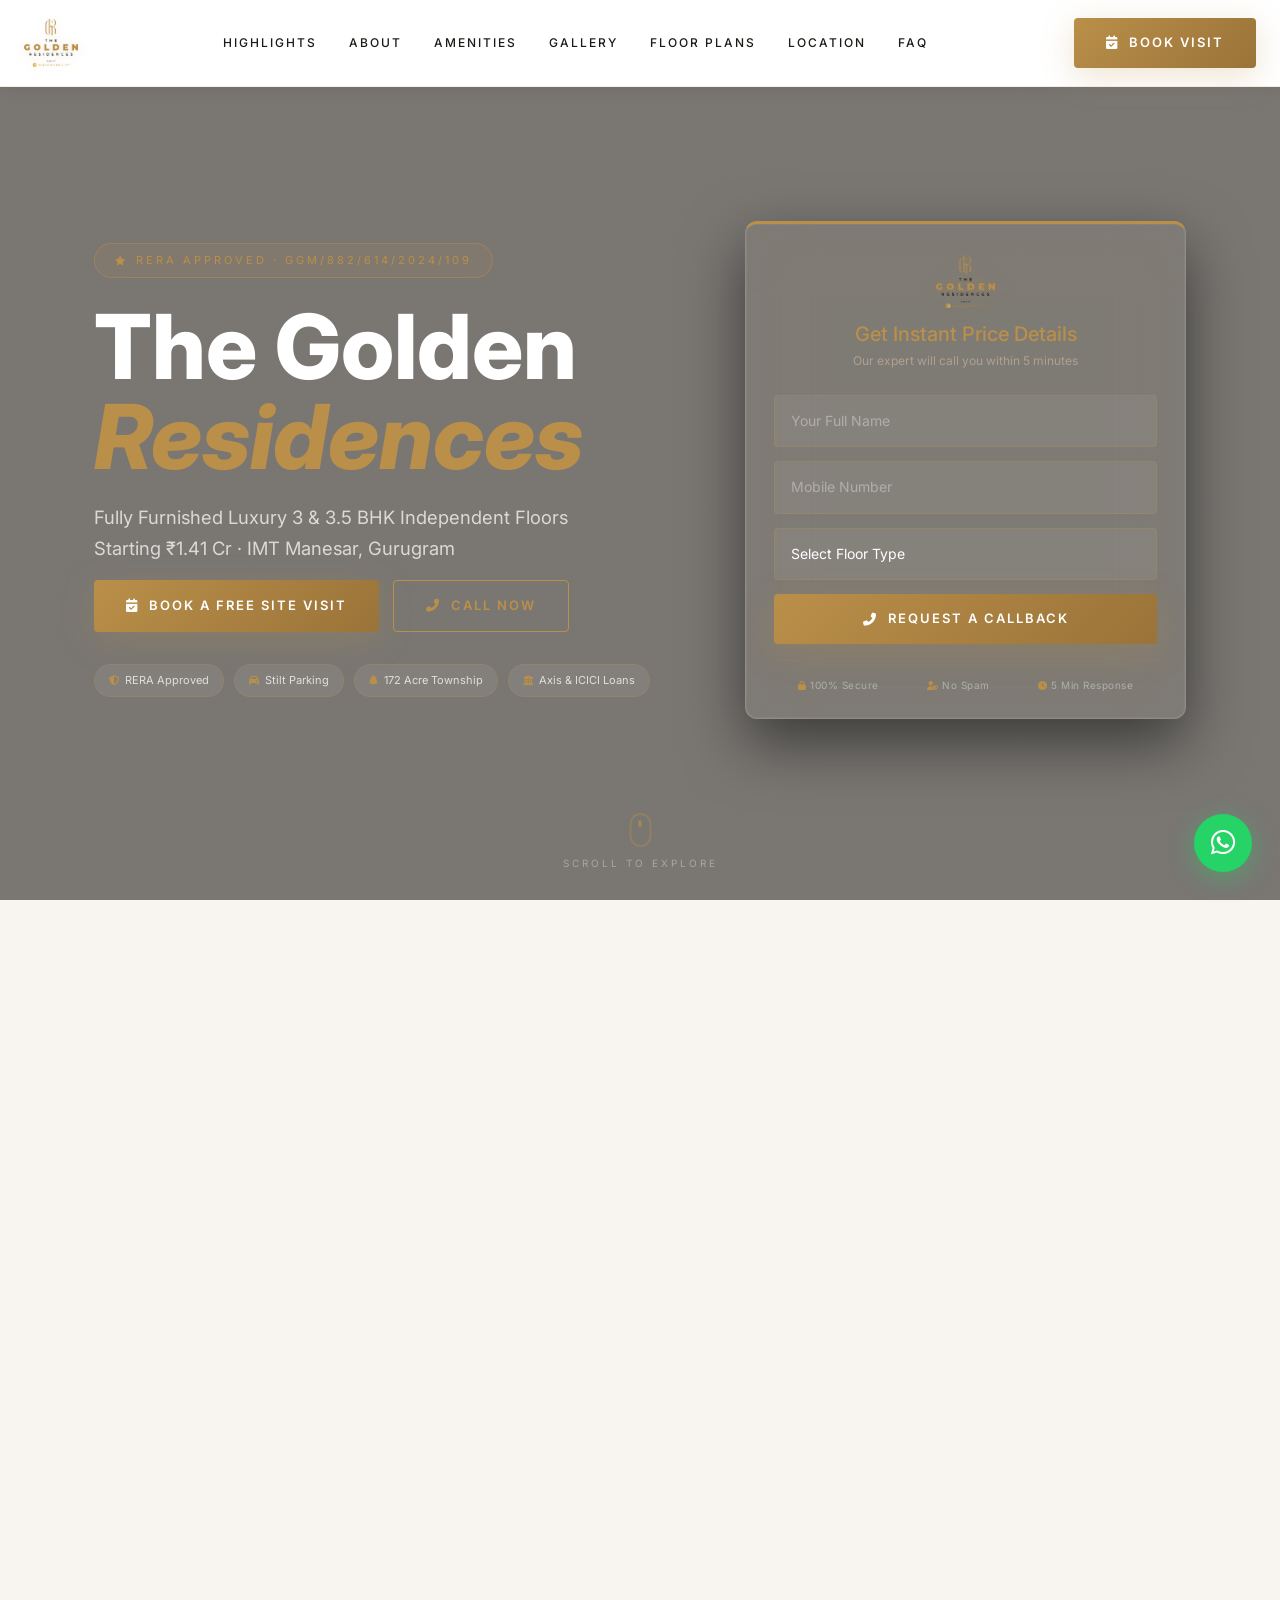
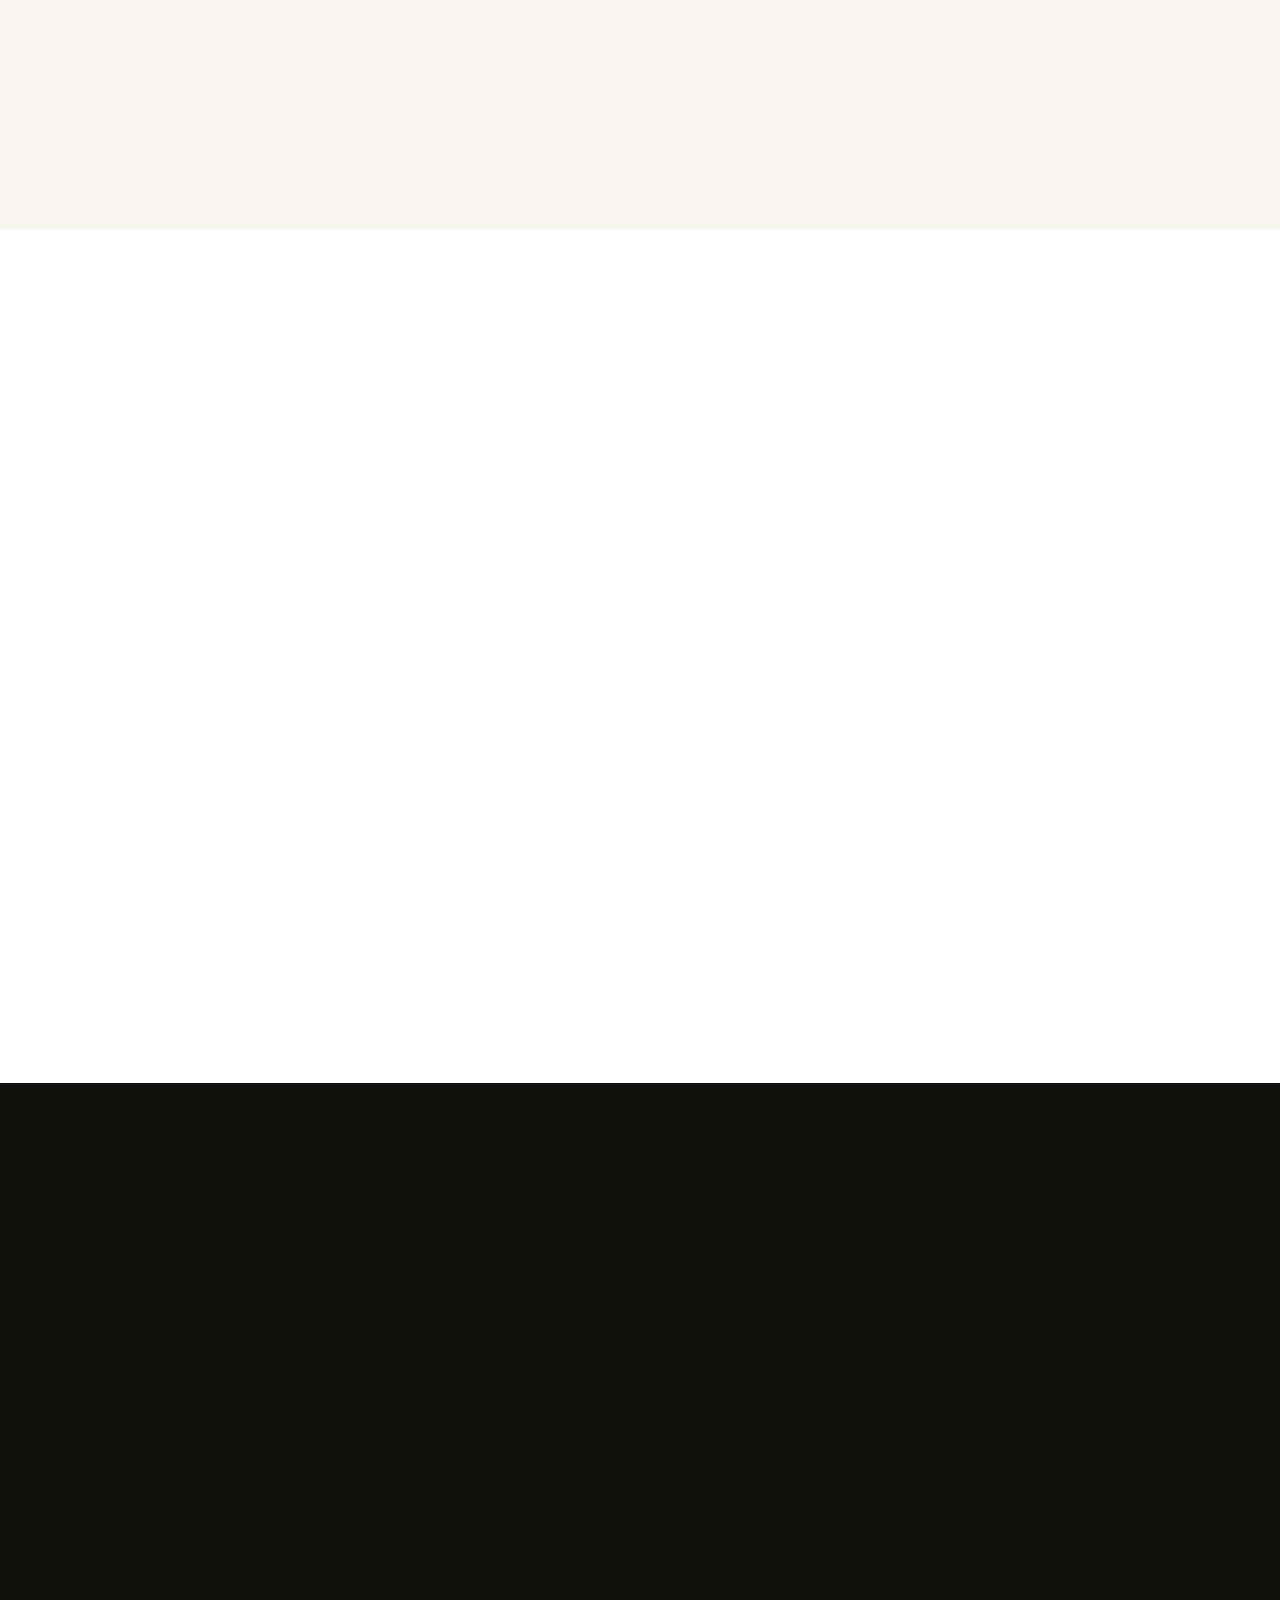
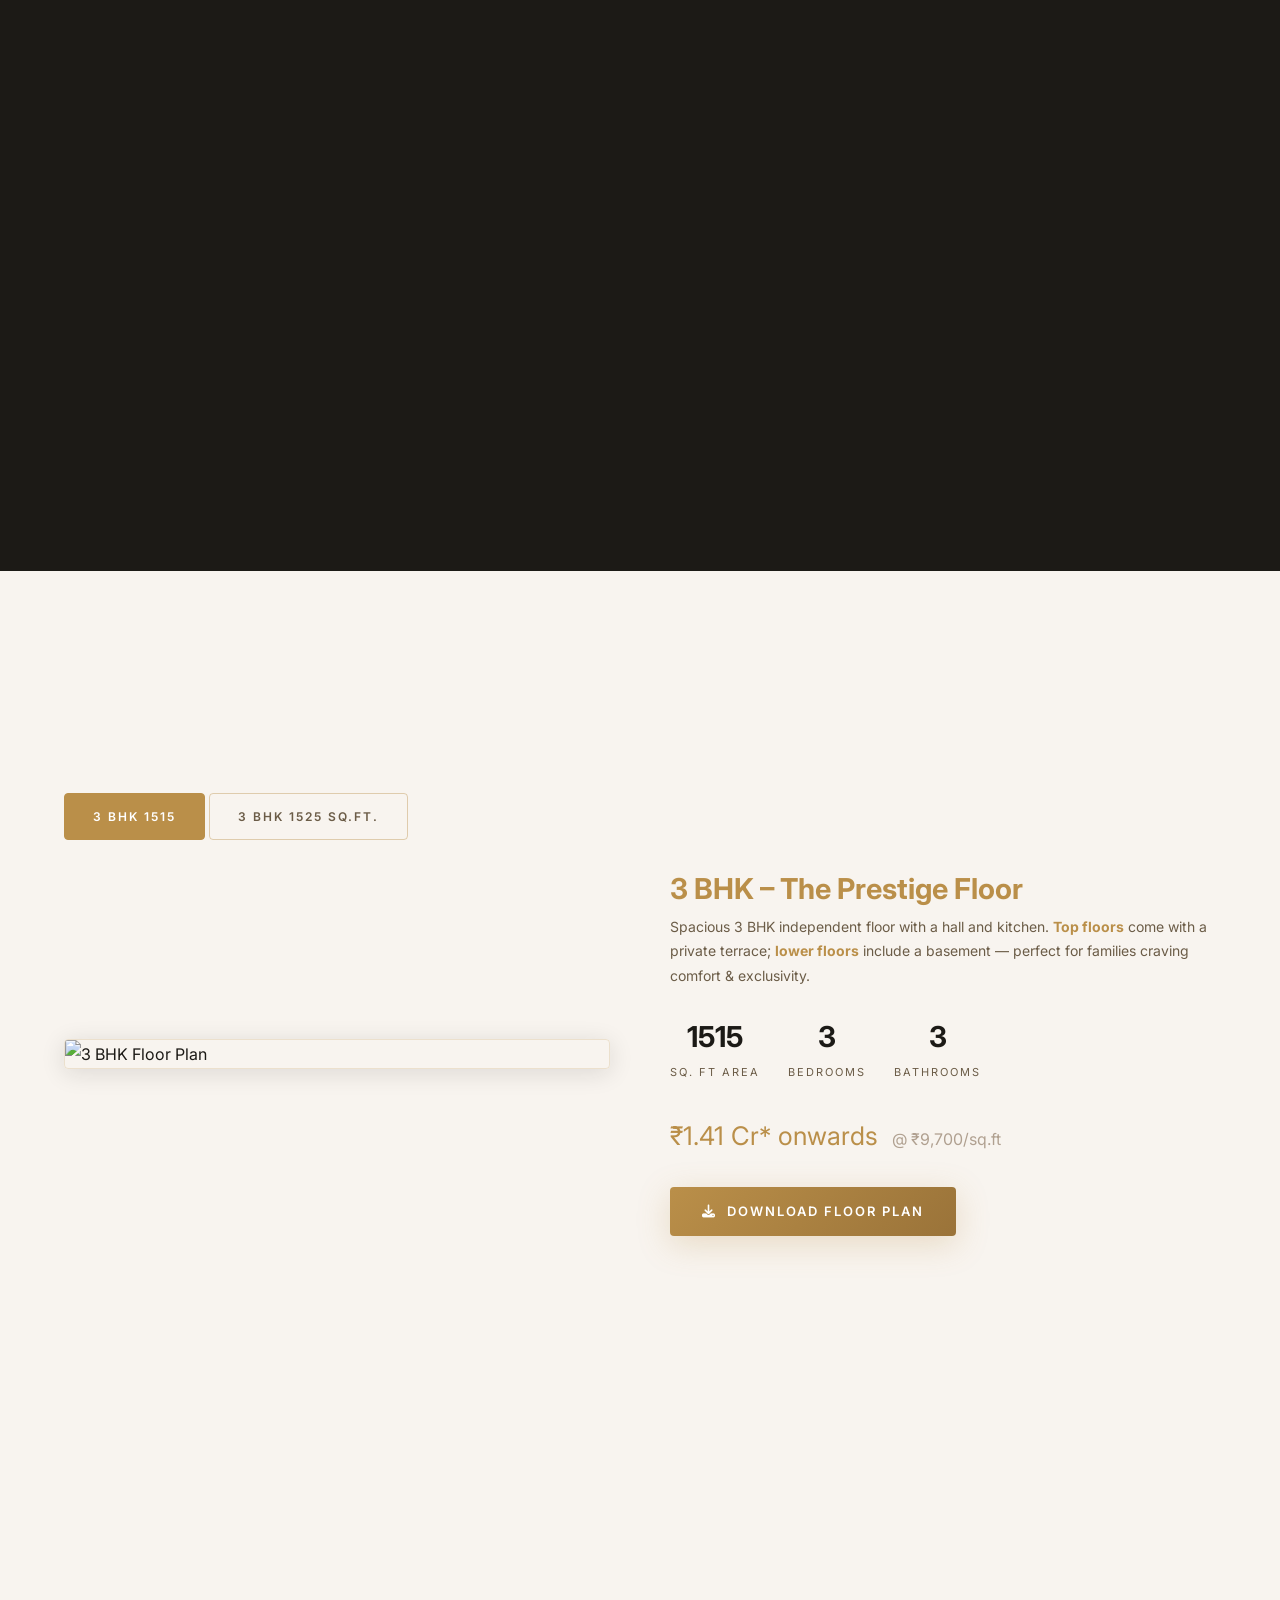
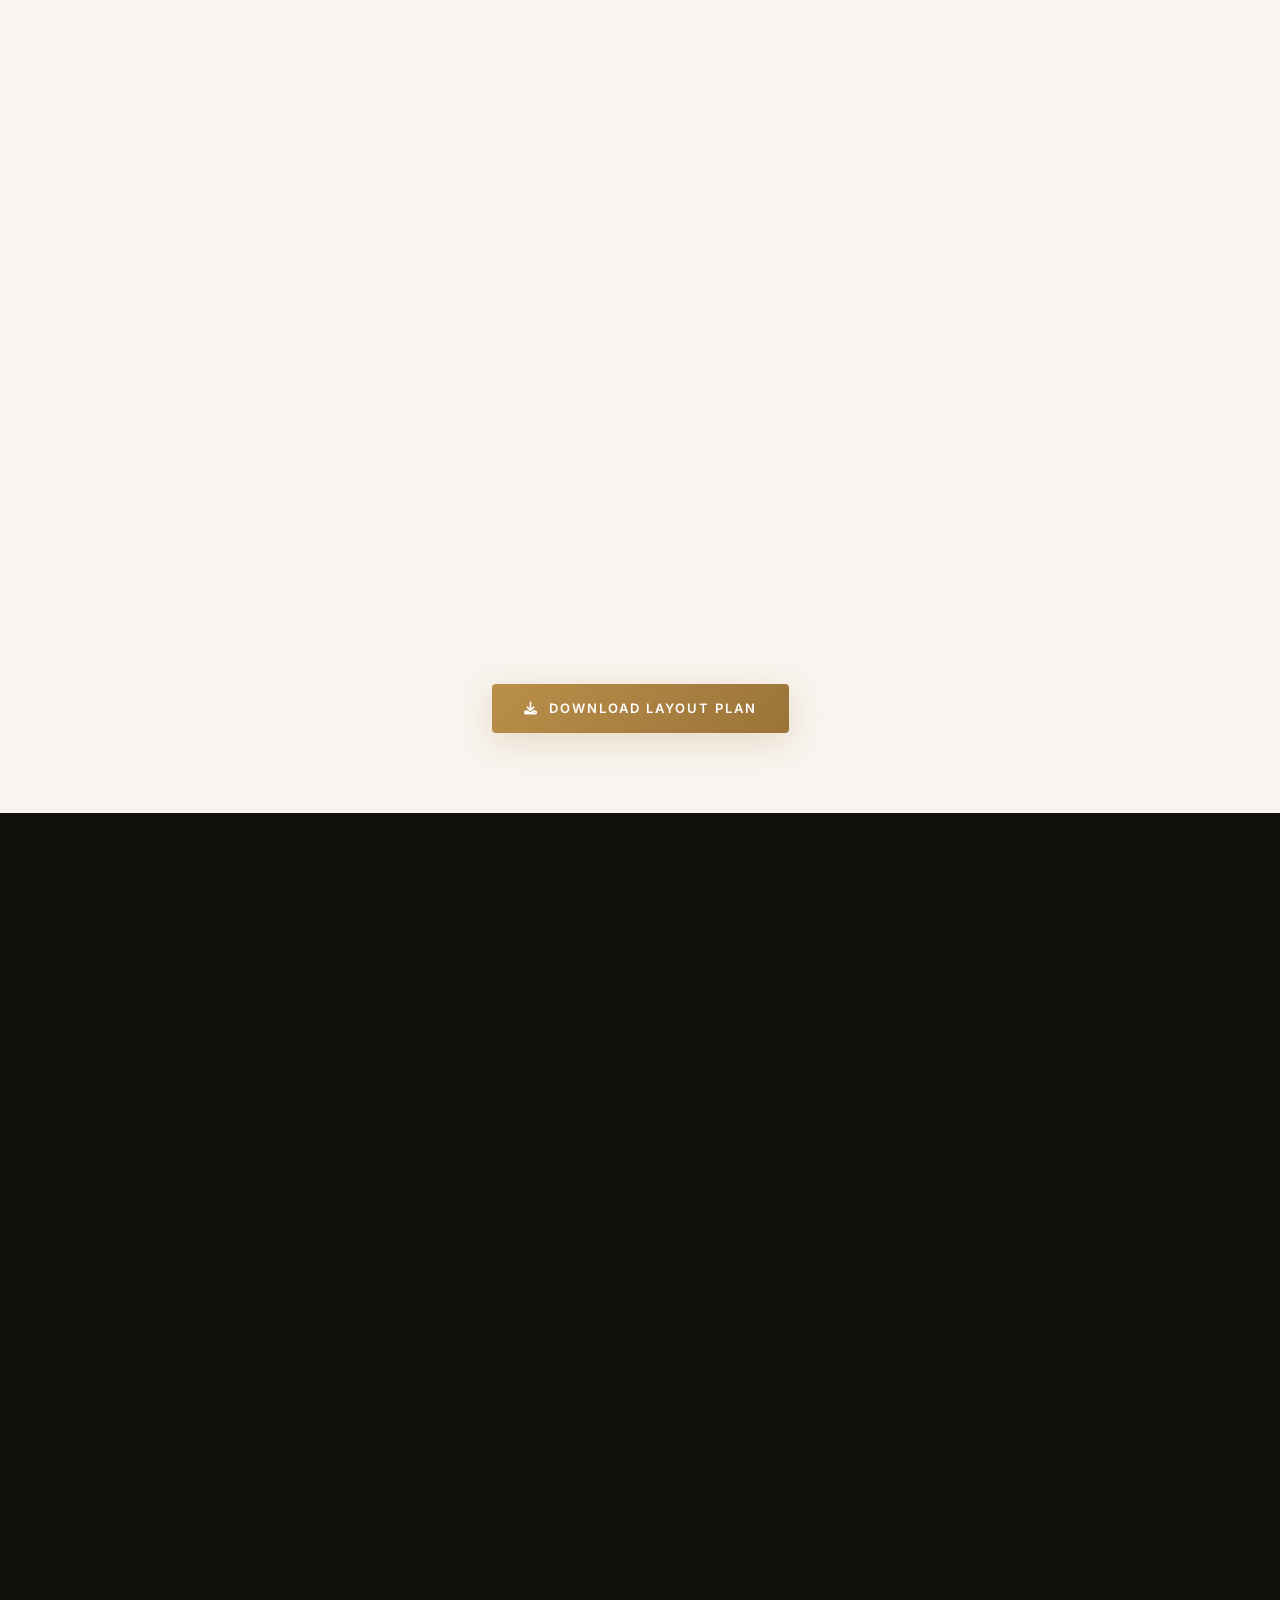
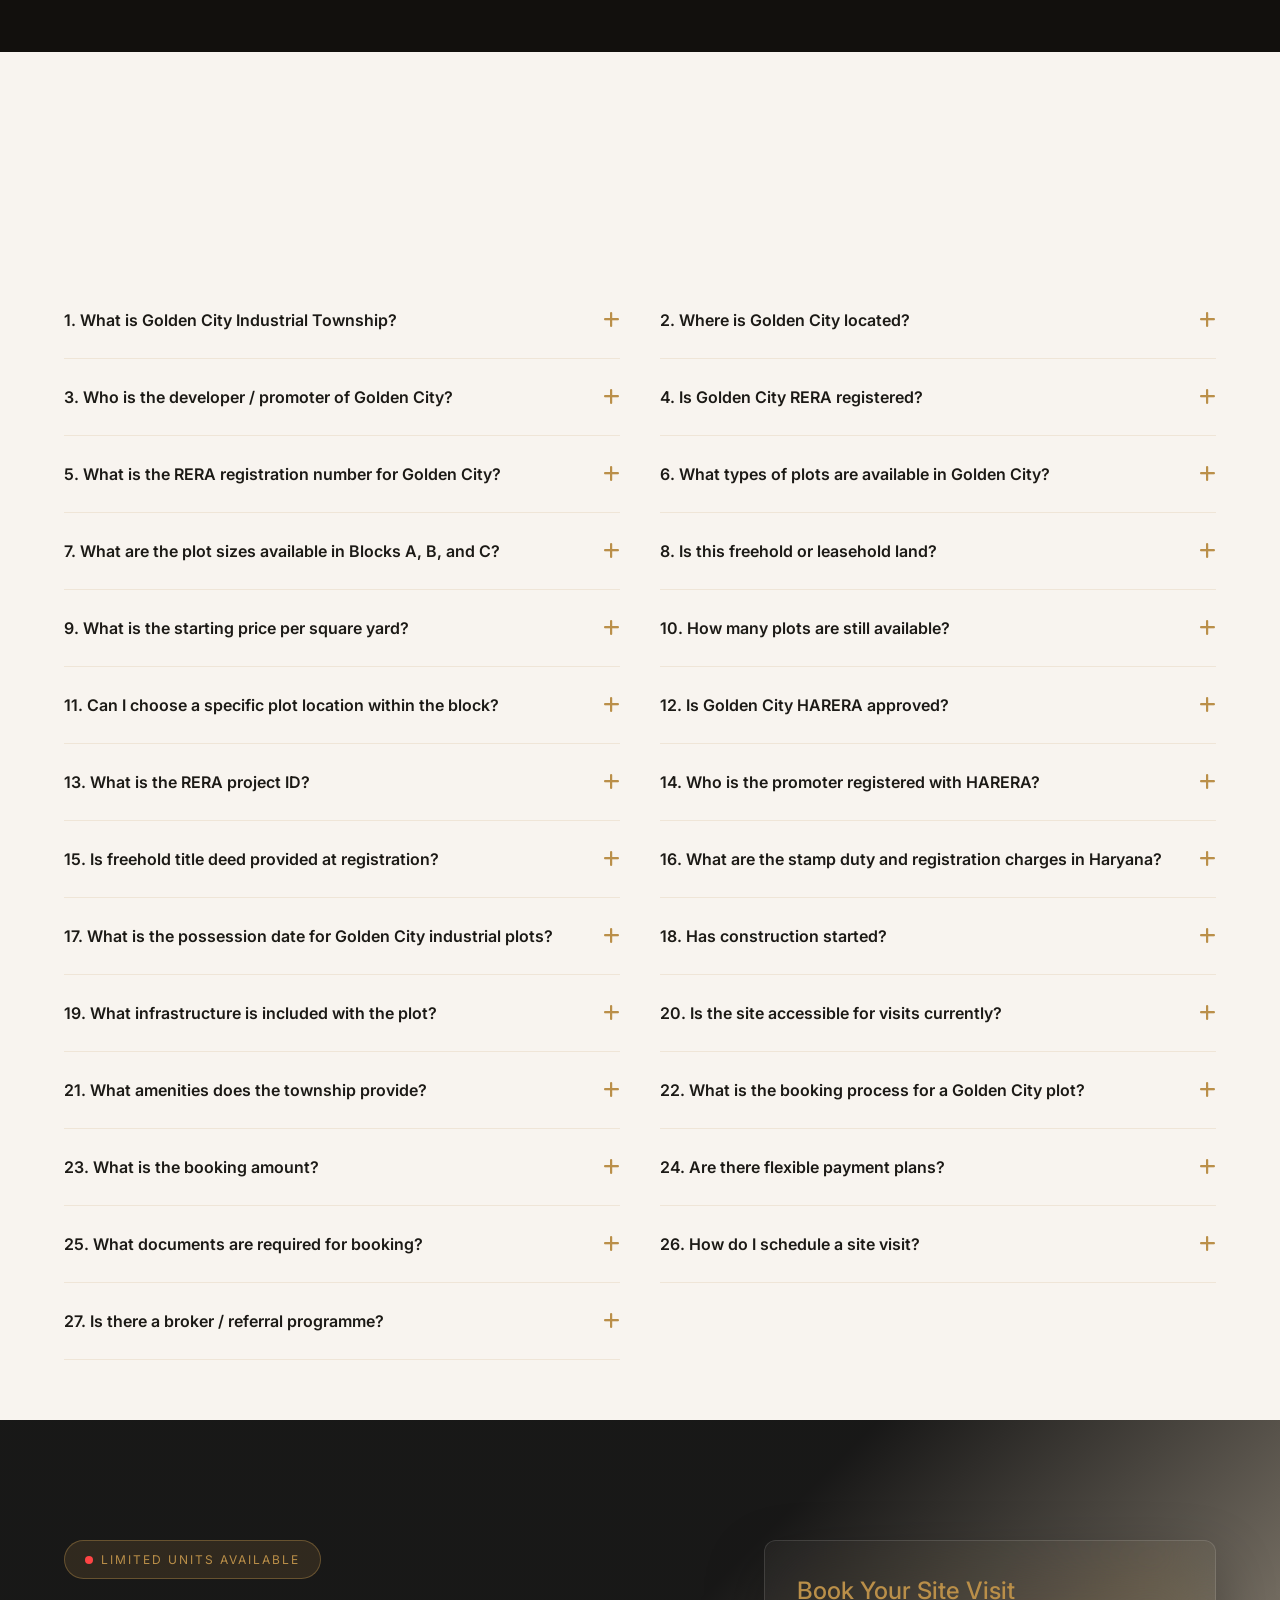
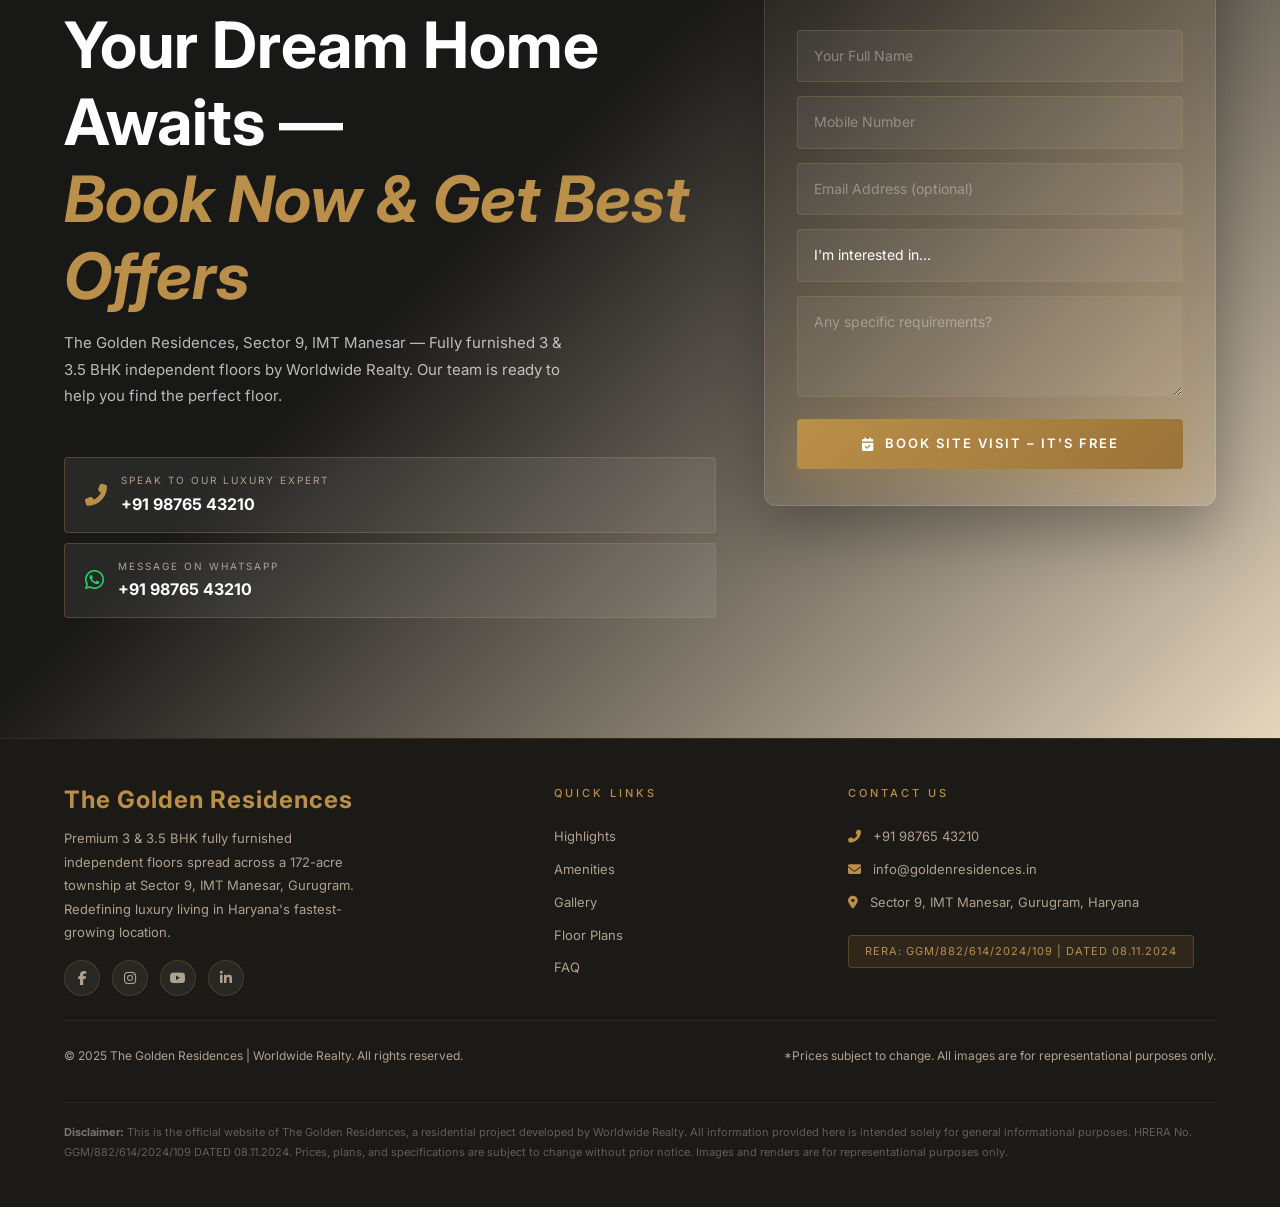
==== commit c11cda72: "faq updated" ====
--- a/index.html
+++ b/index.html
@@ -228,7 +228,7 @@
         <div class="col-12 col-lg-6">
           <div class="about-image-wrap reveal-left">
             <img src="https://images.unsplash.com/photo-1580587771525-78b9dba3b914?w=900&q=85"
-              alt="The Golden Residences IMT Manesar" style="height:480px;object-fit:cover;width:100%;" />
+              alt="The Golden Residences IMT Manesar" style="height:500px;object-fit:cover;width:100%;" />
             <div class="about-badge-float">
               <div class="number">172</div>
               <div class="label">Acres Township</div>
@@ -685,70 +685,245 @@
       <div class="faq-list">
         <div class="faq-item">
           <div class="faq-question" onclick="toggleFaq(this)" id="faq-q1">
-            Where are The Golden Residences located?
-            <i class="fas fa-plus"></i>
-          </div>
-          <div class="faq-answer">
-            <p>The Golden Residences is located within the Golden City township in <strong>Sector 9, IMT Manesar,
-                Gurugram</strong>. PIN code: 122052. Just 3 minutes from the IMT Manesar Industrial Hub and 5 minutes
-              from NH-48.</p>
+            1. What is Golden City Industrial Township?
+            <i class="fas fa-plus"></i>
+          </div>
+          <div class="faq-answer">
+            <p>Golden City Industrial Township is a comprehensively planned, 118.15-acre integrated industrial township located within IMT (Industrial Model Township) Manesar, Gurugram, Haryana. Developed by Worldwide Resort and Entertainment Pvt. Ltd. (Worldwide Realty), it offers freehold industrial plots across three blocks — A, B, and C — designed for manufacturing, logistics, warehousing, and investment. The township is RERA-registered, with 30–50% of plots already sold and possession underway.</p>
           </div>
         </div>
         <div class="faq-item">
           <div class="faq-question" onclick="toggleFaq(this)" id="faq-q2">
-            Which floors are available?
-            <i class="fas fa-plus"></i>
-          </div>
-          <div class="faq-answer">
-            <p>Premium <strong>3 BHK (1525 sq.ft)</strong> and <strong>3.5 BHK (1980 sq.ft)</strong> spacious
-              independent builder floors are available. Top floors come with a private terrace; lower floors include a
-              basement for dedicated storage or parking.</p>
+            2. Where is Golden City located?
+            <i class="fas fa-plus"></i>
+          </div>
+          <div class="faq-answer">
+            <p>Golden City is located in Sectors M9, M10, M13, and M14 of IMT Manesar, Gurugram, Haryana. It sits within the Delhi–Jaipur NH-48 corridor, approximately 18 km from Gurgaon city centre (Cyber City), 35 km from the Delhi border (Dhaula Kuan), and approximately 38 km from Indira Gandhi International Airport via NH-48. The Kundli–Manesar–Palwal (KMP) Expressway provides direct ring access to the wider NCR industrial belt.</p>
           </div>
         </div>
         <div class="faq-item">
           <div class="faq-question" onclick="toggleFaq(this)" id="faq-q3">
-            Is The Golden Residences RERA certified?
-            <i class="fas fa-plus"></i>
-          </div>
-          <div class="faq-answer">
-            <p>Yes. The Golden Residences is <strong>HRERA Certified</strong> under Registration No.
-              <strong>GGM/882/614/2024/109</strong> dated 08.11.2024 — ensuring full transparency, legal compliance, and
-              timely delivery.
-            </p>
+            3. Who is the developer / promoter of Golden City?
+            <i class="fas fa-plus"></i>
+          </div>
+          <div class="faq-answer">
+            <p>Golden City Industrial Township is developed and promoted by Worldwide Resort and Entertainment Pvt. Ltd., operating under the brand Worldwide Realty. The promoter is registered with HARERA (Haryana Real Estate Regulatory Authority) under RERA Registration No. 100 of 2022.</p>
           </div>
         </div>
         <div class="faq-item">
           <div class="faq-question" onclick="toggleFaq(this)" id="faq-q4">
-            What payment plans are available?
-            <i class="fas fa-plus"></i>
-          </div>
-          <div class="faq-answer">
-            <p>We offer a flexible <strong>30:70 payment plan</strong> — pay 30% now and 70% at possession. Bank loan
-              assistance is available through our tie-ups with <strong>Axis Bank</strong> and <strong>ICICI
-                Bank</strong>. Easy, beneficial payment structure to suit your budget.</p>
+            4. Is Golden City RERA registered?
+            <i class="fas fa-plus"></i>
+          </div>
+          <div class="faq-answer">
+            <p>Yes. Golden City Industrial Township is registered with HARERA — the Haryana Real Estate Regulatory Authority. RERA registration legally binds the developer to the project specifications and delivery timeline declared at registration, ensures buyer funds are protected in a designated escrow account, and gives buyers access to HARERA's grievance redressal mechanism. Verify the registration directly at haryanarera.gov.in.</p>
           </div>
         </div>
         <div class="faq-item">
           <div class="faq-question" onclick="toggleFaq(this)" id="faq-q5">
-            What is the price range &amp; floor plan structure?
-            <i class="fas fa-plus"></i>
-          </div>
-          <div class="faq-answer">
-            <p><strong>In plots with a basement:</strong> The first three floors get a dedicated storage room in the
-              stilt, while the fourth floor enjoys private terrace access.<br /><br /><strong>In plots without a
-                basement:</strong> All floors are allotted exclusive terrace areas, offering open, private space for
-              every resident.<br /><br />Pricing starts at <strong>₹1.41 Cr*</strong> at <strong>₹9,700 per
-                sq.ft</strong>.</p>
+            5. What is the RERA registration number for Golden City?
+            <i class="fas fa-plus"></i>
+          </div>
+          <div class="faq-answer">
+            <p>The RERA registration number for Golden City Industrial Township is: No. 100 of 2022 | Valid up to 29.09.2027 This single registration number applies across all blocks — A, B, and C. Verify at haryanarera.gov.in.</p>
           </div>
         </div>
         <div class="faq-item">
           <div class="faq-question" onclick="toggleFaq(this)" id="faq-q6">
-            When is the expected possession?
-            <i class="fas fa-plus"></i>
-          </div>
-          <div class="faq-answer">
-            <p>Possession is expected by <strong>June 2026</strong>. The project is HRERA certified (No.
-              GGM/882/614/2024/109), ensuring legal oversight and adherence to the committed delivery timeline.</p>
+            6. What types of plots are available in Golden City?
+            <i class="fas fa-plus"></i>
+          </div>
+          <div class="faq-answer">
+            <p>Golden City offers freehold industrial plots for a range of uses: • Light and medium manufacturing (engineering, auto-ancillary, electronics, FMCG) • Warehousing, logistics, and fulfilment facilities • MSME factory units • Investor-held industrial land Plots carry an industrial land use designation under IMT Manesar planning norms on a DTCP/DGTCP-approved layout.</p>
+          </div>
+        </div>
+        <div class="faq-item">
+          <div class="faq-question" onclick="toggleFaq(this)" id="faq-q7">
+            7. What are the plot sizes available in Blocks A, B, and C?
+            <i class="fas fa-plus"></i>
+          </div>
+          <div class="faq-answer">
+            <p>Block Sectors Plot Size Range Block A M9, M10 512 sq m to ~4.5 acres Block B M13 512 sq m to ~4.5 acres Block C M14 512 sq m to ~4.5 acres<br><br>Exact plot dimensions and current availability vary. Contact the sales team for an up-to-date inventory with precise measurements and block-wise layout.</p>
+          </div>
+        </div>
+        <div class="faq-item">
+          <div class="faq-question" onclick="toggleFaq(this)" id="faq-q8">
+            8. Is this freehold or leasehold land?
+            <i class="fas fa-plus"></i>
+          </div>
+          <div class="faq-answer">
+            <p>Golden City plots are sold on freehold titles—you own the land outright, permanently. There is no annual ground rent, no lease renewal requirement, and no reversion of ownership to any authority at any point. Freehold title is freely transferable and can be mortgaged or used as collateral for business financing. A registered sale deed executed at the sub-registrar's office confirms your ownership.</p>
+          </div>
+        </div>
+        <div class="faq-item">
+          <div class="faq-question" onclick="toggleFaq(this)" id="faq-q9">
+            9. What is the starting price per square yard?
+            <i class="fas fa-plus"></i>
+          </div>
+          <div class="faq-answer">
+            <p>Industrial plots at Golden City start from ₹4.84 Crores (for a 512 sq m plot at Base Selling Price + EDC/IDC charges, excluding GST). Pricing is tiered by plot size — larger plots benefit from a lower per-sq-m base rate. Premium Location Charges (PLC) apply for corner plots and wider road frontage. For a detailed price quote based on your preferred block and plot size, contact the sales team at +91 85100 00051 or goldenindustrialzone.com.</p>
+          </div>
+        </div>
+        <div class="faq-item">
+          <div class="faq-question" onclick="toggleFaq(this)" id="faq-q10">
+            10. How many plots are still available?
+            <i class="fas fa-plus"></i>
+          </div>
+          <div class="faq-answer">
+            <p>Available inventory changes as bookings are confirmed. Contact the sales team directly for the most current availability by block and plot size. We recommend reaching out early — Golden City is an actively selling project with ongoing possessions underway.</p>
+          </div>
+        </div>
+        <div class="faq-item">
+          <div class="faq-question" onclick="toggleFaq(this)" id="faq-q11">
+            11. Can I choose a specific plot location within the block?
+            <i class="fas fa-plus"></i>
+          </div>
+          <div class="faq-answer">
+            <p>Yes. The sales team will present the current inventory of available plots in each block, including their position on the block layout, dimensions, road frontage, and access. You can select your preferred plot based on your requirements—corner position, road frontage width, proximity to the main gate, or block preference. Your chosen plot is confirmed and reserved on payment of the booking amount.</p>
+          </div>
+        </div>
+        <div class="faq-item">
+          <div class="faq-question" onclick="toggleFaq(this)" id="faq-q12">
+            12. Is Golden City HARERA approved?
+            <i class="fas fa-plus"></i>
+          </div>
+          <div class="faq-answer">
+            <p>Golden City Industrial Township is registered with HARERA — the Haryana Real Estate Regulatory Authority. The legally correct term is RERA registered (RERA registers projects; it does not issue an "approval"). Registration No. 100 of 2022, valid up to 29.09.2027. Verify at haryanarera.gov.in.</p>
+          </div>
+        </div>
+        <div class="faq-item">
+          <div class="faq-question" onclick="toggleFaq(this)" id="faq-q13">
+            13. What is the RERA project ID?
+            <i class="fas fa-plus"></i>
+          </div>
+          <div class="faq-answer">
+            <p>RERA Registration Number: No. 100 of 2022 This can be used to look up the project on the HARERA portal at haryanarera.gov.in.</p>
+          </div>
+        </div>
+        <div class="faq-item">
+          <div class="faq-question" onclick="toggleFaq(this)" id="faq-q14">
+            14. Who is the promoter registered with HARERA?
+            <i class="fas fa-plus"></i>
+          </div>
+          <div class="faq-answer">
+            <p>The promoter registered with HARERA is: Worldwide Resort and Entertainment Pvt. Ltd. (Operating brand: Worldwide Realty) This is the legal entity named in RERA registration No. 100 of 2022 and in all Agreement to Sell and Sale Deed documents. Ensure all your documents reflect this exact promoter name.</p>
+          </div>
+        </div>
+        <div class="faq-item">
+          <div class="faq-question" onclick="toggleFaq(this)" id="faq-q15">
+            15. Is freehold title deed provided at registration?
+            <i class="fas fa-plus"></i>
+          </div>
+          <div class="faq-answer">
+            <p>Yes. Upon completion of payment per the agreed schedule, a registered Sale Deed is executed between the buyer and Worldwide Resort and Entertainment Pvt. Ltd. at the Sub-Registrar's office. This registered Sale Deed is your freehold title document. The process is: 1. Agreement to Sell (ATS) executed and registered 2. Payment completed per agreed schedule 3. Sale Deed executed and registered at Sub-Registrar's office 4. Mutation of land records in buyer's name with local authority Upon registration, you hold legally valid, freehold title — the same ownership status as any immovable property in India.</p>
+          </div>
+        </div>
+        <div class="faq-item">
+          <div class="faq-question" onclick="toggleFaq(this)" id="faq-q16">
+            16. What are the stamp duty and registration charges in Haryana?
+            <i class="fas fa-plus"></i>
+          </div>
+          <div class="faq-answer">
+            <p>Stamp duty and property registration charges in Haryana are levied by the State Government and are payable at the time of registering the Sale Deed at the Sub-Registrar's office. These charges are payable in addition to the plot purchase price. For the current applicable rates for industrial plot registration in Gurugram, we recommend consulting our sales team or a registered property lawyer, as rates are subject to government revision. Golden City's plot pricing does not include stamp duty or registration charges.</p>
+          </div>
+        </div>
+        <div class="faq-item">
+          <div class="faq-question" onclick="toggleFaq(this)" id="faq-q17">
+            17. What is the possession date for Golden City industrial plots?
+            <i class="fas fa-plus"></i>
+          </div>
+          <div class="faq-answer">
+            <p>Possession of Golden City industrial plots is scheduled for the second half of 2026. Possession handover is underway. Individual plot possession schedules depend on the specific block and infrastructure completion progress for that plot. Buyers are notified of their individual possession schedule at the time of booking confirmation.</p>
+          </div>
+        </div>
+        <div class="faq-item">
+          <div class="faq-question" onclick="toggleFaq(this)" id="faq-q18">
+            18. Has construction started?
+            <i class="fas fa-plus"></i>
+          </div>
+          <div class="faq-answer">
+            <p>Yes. Infrastructure development at Golden City is underway and at an active possession-commencement stage. Roads, boundary walls, power supply infrastructure, and drainage systems have progressed across the township. This is not a pre-launch, under-construction project — possession is actively being handed over per the RERA-registered handover schedule.</p>
+          </div>
+        </div>
+        <div class="faq-item">
+          <div class="faq-question" onclick="toggleFaq(this)" id="faq-q19">
+            19. What infrastructure is included with the plot?
+            <i class="fas fa-plus"></i>
+          </div>
+          <div class="faq-answer">
+            <p>As a planned township, Golden City delivers township-level infrastructure with your plot: • Internal roads: Wide, paved circulation roads designed for heavy vehicle movement (trucks, containers) • Power supply: Industrial grid connection provision via dedicated industrial feeder • Water supply: Industrial water connection provision • Drainage: Storm water and planned effluent drainage network • Perimeter security: Boundary wall enclosing the township • Administration: Common admin and facility block • Security: 24/7 manned security at main entry/exit points</p>
+          </div>
+        </div>
+        <div class="faq-item">
+          <div class="faq-question" onclick="toggleFaq(this)" id="faq-q20">
+            20. Is the site accessible for visits currently?
+            <i class="fas fa-plus"></i>
+          </div>
+          <div class="faq-answer">
+            <p>Yes. Site visits can be arranged 7 days a week, 9:00 AM – 6:00 PM. The Golden City sales gallery is located at the project site in Sectors M9/M10/M13/M14, IMT Manesar, Gurugram. Visits are complimentary. We strongly encourage a site visit before booking — you can inspect the physical plot layout, completed infrastructure, and the surrounding IMT Manesar industrial environment first-hand. Contact the sales team to schedule your visit.</p>
+          </div>
+        </div>
+        <div class="faq-item">
+          <div class="faq-question" onclick="toggleFaq(this)" id="faq-q21">
+            21. What amenities does the township provide?
+            <i class="fas fa-plus"></i>
+          </div>
+          <div class="faq-answer">
+            <p>Golden City's amenities are designed for operational and industrial efficiency: • Wide internal roads (heavy-vehicle accessible throughout the township) • Industrial power supply infrastructure • Industrial water supply provision • Planned storm water drainage • 24/7 security at all entry and exit points • Perimeter boundary wall (full township) • Common administration block The Golden City master plan also incorporates future commercial zone development, which is anticipated to add further long-term value for early industrial buyers as the township matures.</p>
+          </div>
+        </div>
+        <div class="faq-item">
+          <div class="faq-question" onclick="toggleFaq(this)" id="faq-q22">
+            22. What is the booking process for a Golden City plot?
+            <i class="fas fa-plus"></i>
+          </div>
+          <div class="faq-answer">
+            <p>The buying process is straightforward and RERA-protected at every step: 1. Register your interest — call +91 85100 00051, WhatsApp +91 73534 56922, or submit the enquiry form on goldenindustrialzone.com; share your requirement (block, size, intended use) 2. Schedule a site visit — visit the township and review available inventory with a sales advisor 3. Select your plot — choose from current inventory across Blocks A, B, or C 4. Pay the booking amount — your selected plot is reserved and taken off the market 5. Agreement to Sell (ATS) — a registered ATS is executed, documenting the plot, price, and payment schedule; this is your primary legal document 6. Complete payment — as per the agreed schedule 7. Sale Deed & registration — freehold title registered in your name at the Sub-Registrar's office</p>
+          </div>
+        </div>
+        <div class="faq-item">
+          <div class="faq-question" onclick="toggleFaq(this)" id="faq-q23">
+            23. What is the booking amount?
+            <i class="fas fa-plus"></i>
+          </div>
+          <div class="faq-answer">
+            <p>The booking amount required to reserve your plot is a proportion of the total plot cost. Contact the sales team for the current booking amount applicable to your selected block and plot size. Please note: under RERA, a promoter cannot accept more than 10% of the plot's cost as advance or application money before executing a registered agreement to sell.</p>
+          </div>
+        </div>
+        <div class="faq-item">
+          <div class="faq-question" onclick="toggleFaq(this)" id="faq-q24">
+            24. Are there flexible payment plans?
+            <i class="fas fa-plus"></i>
+          </div>
+          <div class="faq-answer">
+            <p>Yes. Golden City offers flexible payment plans suited to different buyer profiles — manufacturer-buyers, logistics operators, investors, and institutional buyers. Payment plans can be structured around your acquisition timeline and financing requirements. Contact the sales team for a detailed payment schedule tailored to your plot selection.</p>
+          </div>
+        </div>
+        <div class="faq-item">
+          <div class="faq-question" onclick="toggleFaq(this)" id="faq-q25">
+            25. What documents are required for booking?
+            <i class="fas fa-plus"></i>
+          </div>
+          <div class="faq-answer">
+            <p>Standard KYC and property purchase documents are required. Typically: For individual buyers: • Identity proof (Aadhaar / PAN / Passport) • Address proof • PAN card (mandatory for all property transactions) For companies: • Certificate of Incorporation • Board Resolution authorising the purchase • Company PAN • Authorised signatory KYC For NRI buyers: Additional OCI/passport documentation applies. Consult the sales team for the NRI-specific checklist. The sales team will provide a complete, up-to-date document checklist at the time of booking confirmation.</p>
+          </div>
+        </div>
+        <div class="faq-item">
+          <div class="faq-question" onclick="toggleFaq(this)" id="faq-q26">
+            26. How do I schedule a site visit?
+            <i class="fas fa-plus"></i>
+          </div>
+          <div class="faq-answer">
+            <p>Site visits are available 7 days a week. To schedule: • Call or WhatsApp the sales team (contact details at goldenindustrialzone.com) • Use the website form—submit the site visit request at goldenindustrialzone.com • Walk in during business hours: 9:00 AM – 6:00 PM, any day The sales gallery and project site are located at Golden City Industrial Township, Sectors M9/M10/M13/M14, IMT Manesar, Gurugram. Site visits are complimentary.</p>
+          </div>
+        </div>
+        <div class="faq-item">
+          <div class="faq-question" onclick="toggleFaq(this)" id="faq-q27">
+            27. Is there a broker / referral programme?
+            <i class="fas fa-plus"></i>
+          </div>
+          <div class="faq-answer">
+            <p>Yes. Golden City works with registered channel partners and real estate brokers. If you are a property consultant or brokerage firm, contact the sales team to enquire about channel partner registration and referral arrangements. All channel partner transactions are formalized through proper agreements in compliance with RERA requirements.</p>
           </div>
         </div>
       </div>
--- a/style.css
+++ b/style.css
@@ -1854,13 +1854,23 @@
 }
 
 .faq-list {
-  max-width: 820px;
+  max-width: 1200px;
   margin: 56px auto 0;
+  display: grid;
+  grid-template-columns: 1fr;
+  gap: 0 40px;
+}
+
+@media (min-width: 992px) {
+  .faq-list {
+    grid-template-columns: repeat(2, 1fr);
+  }
 }
 
 .faq-item {
   border-bottom: 1px solid rgba(186, 143, 73, 0.15);
   overflow: hidden;
+  align-self: start;
 }
 
 .faq-question {
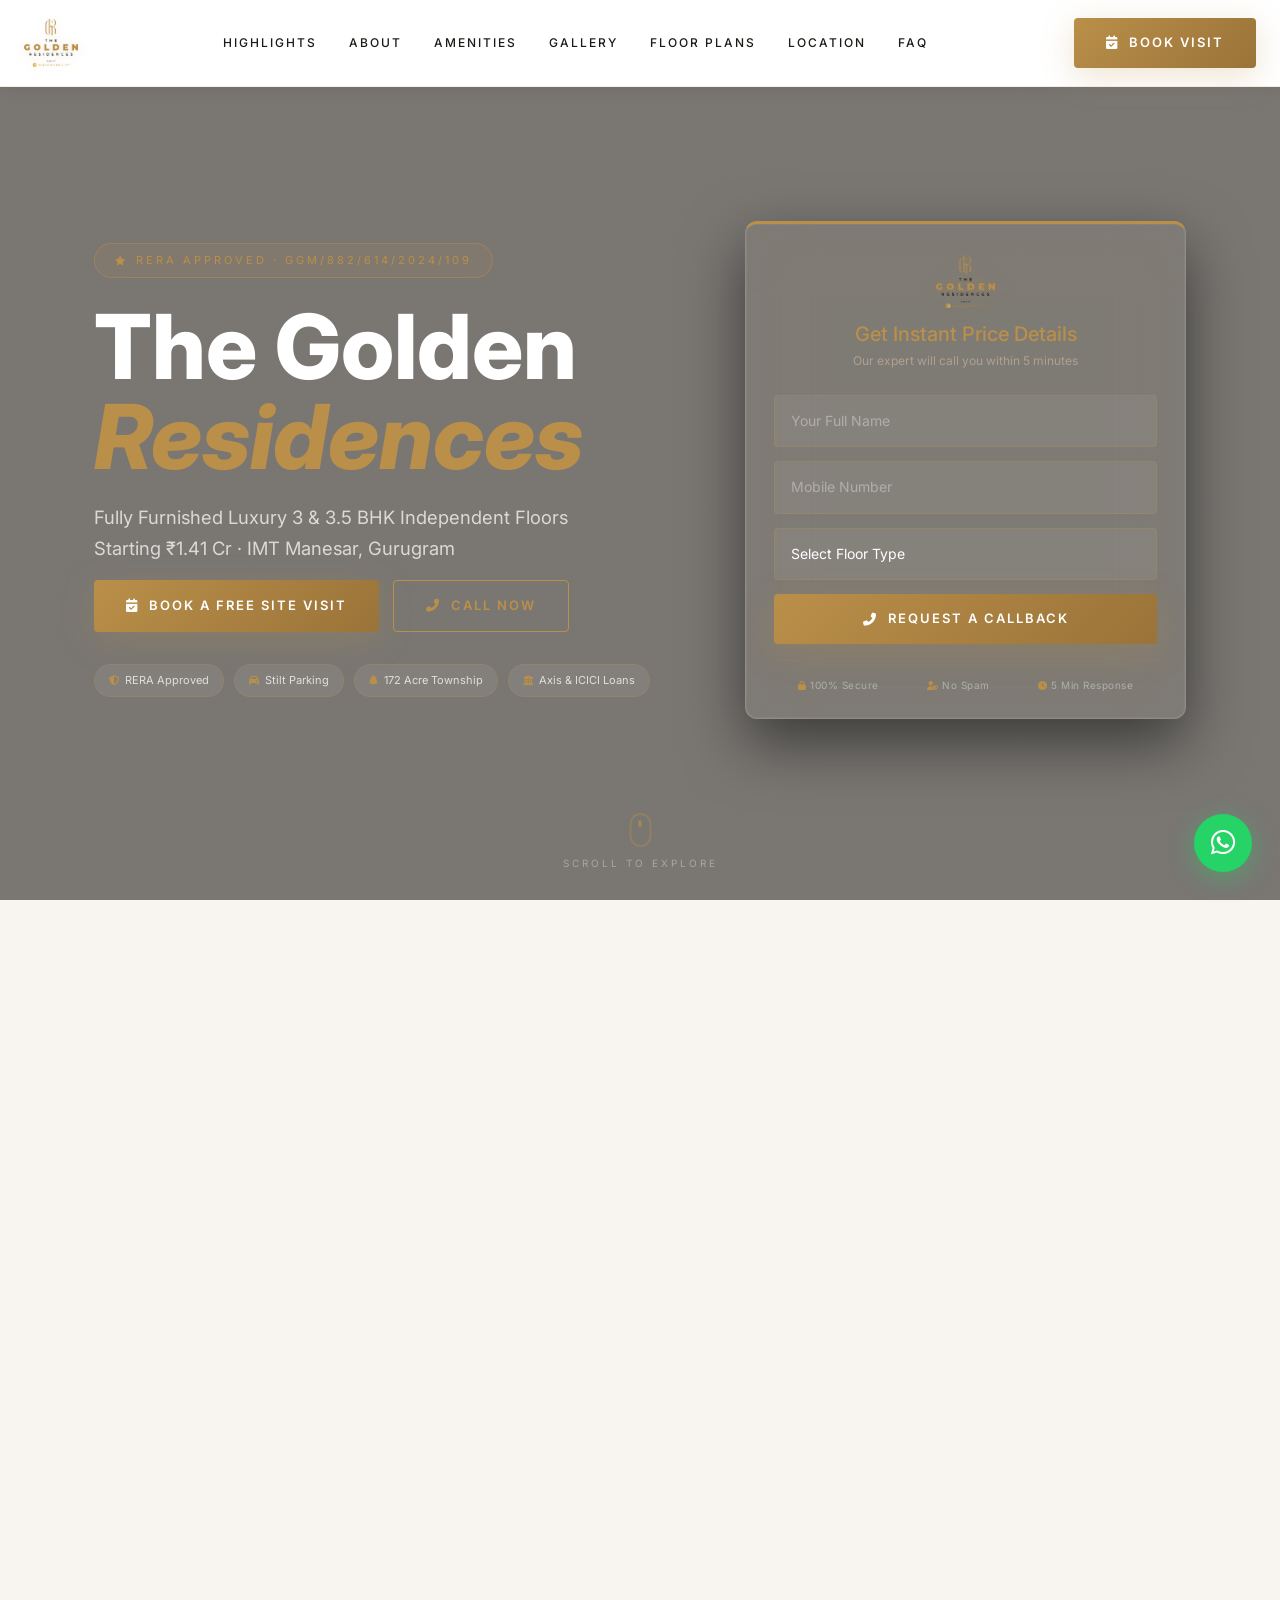
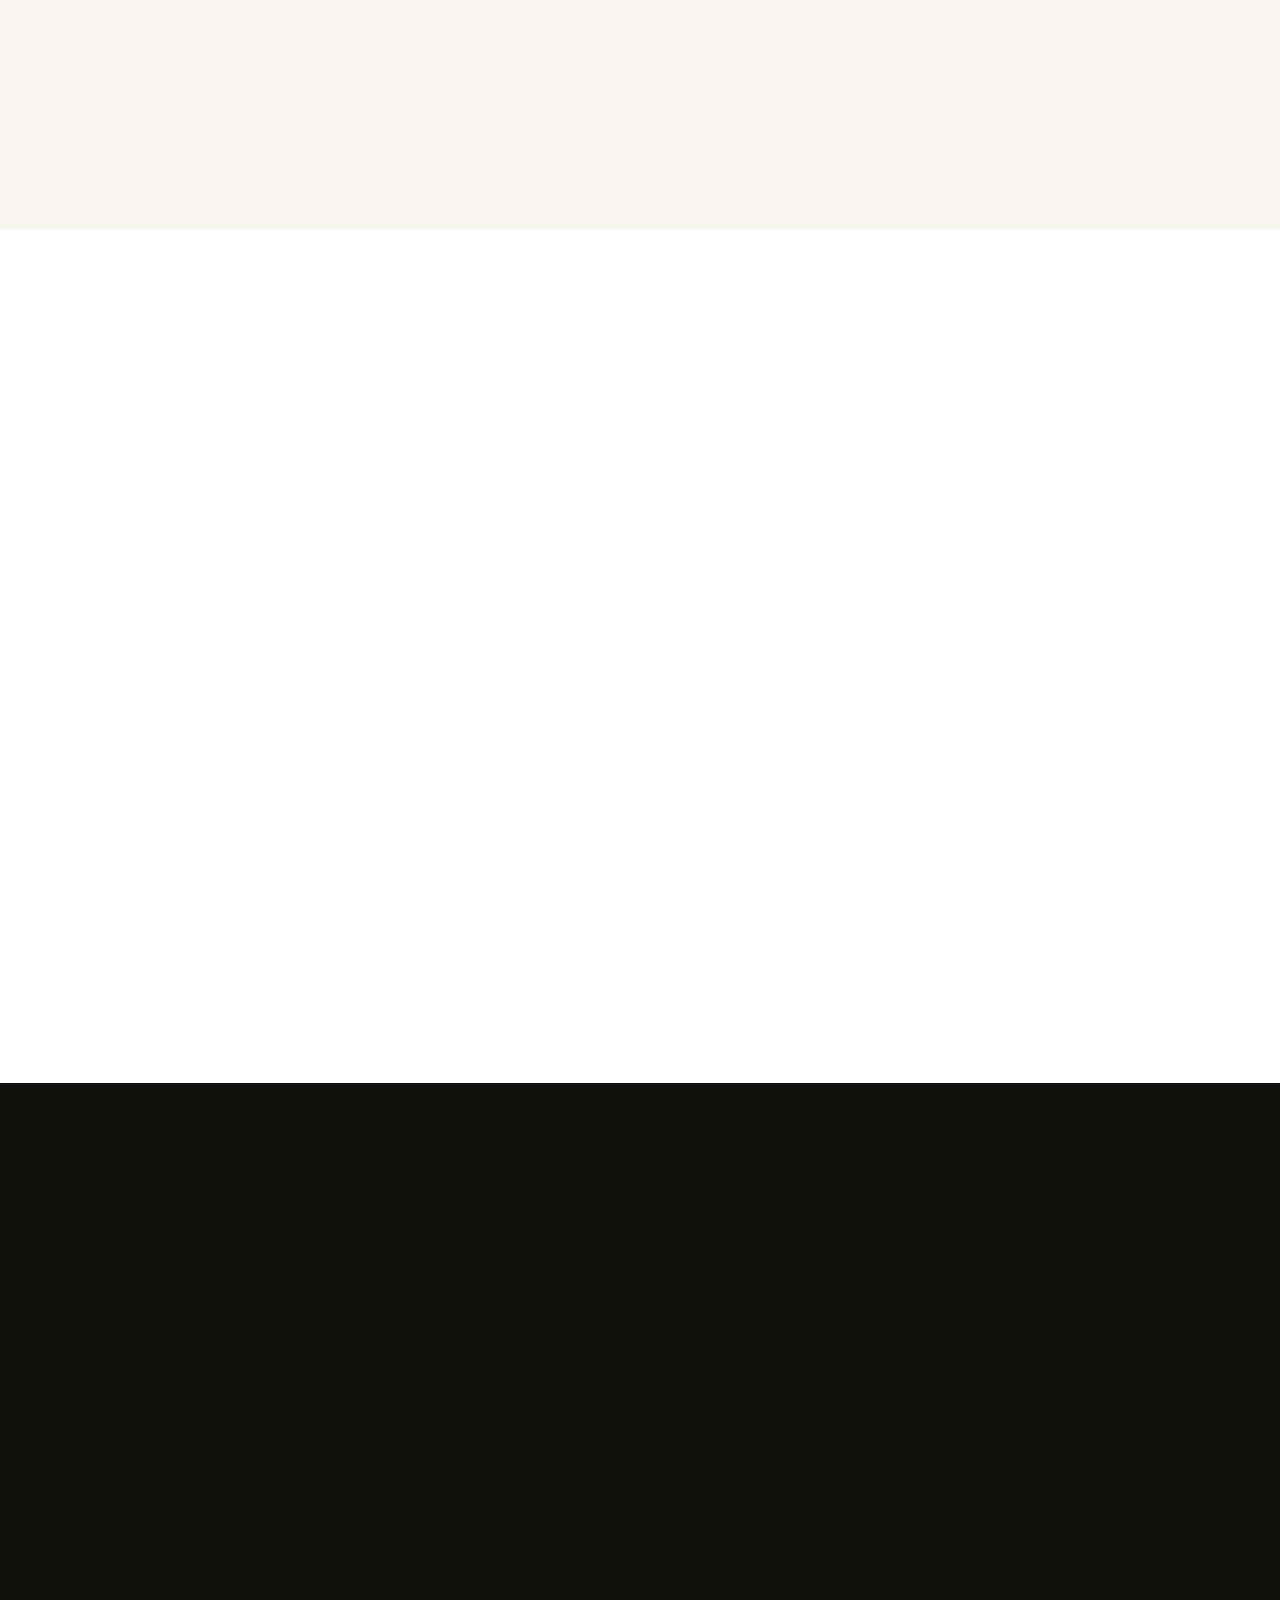
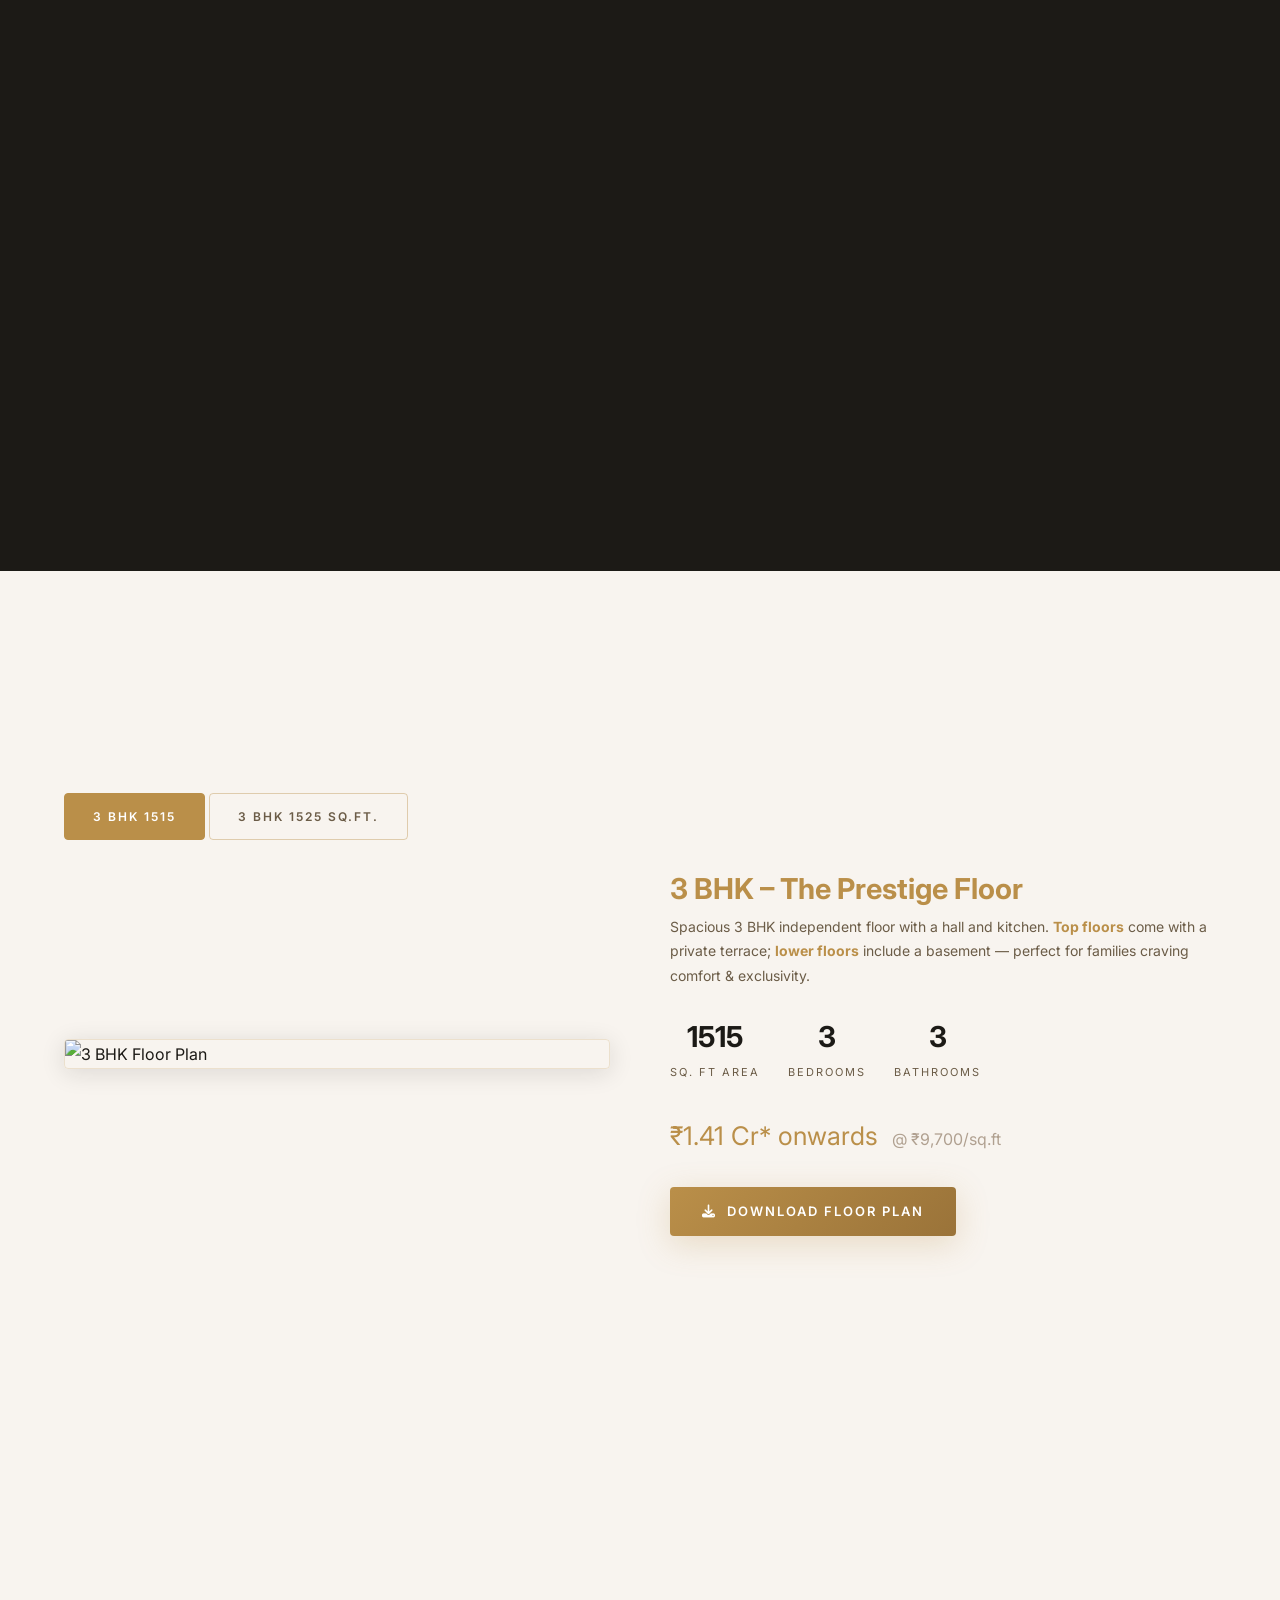
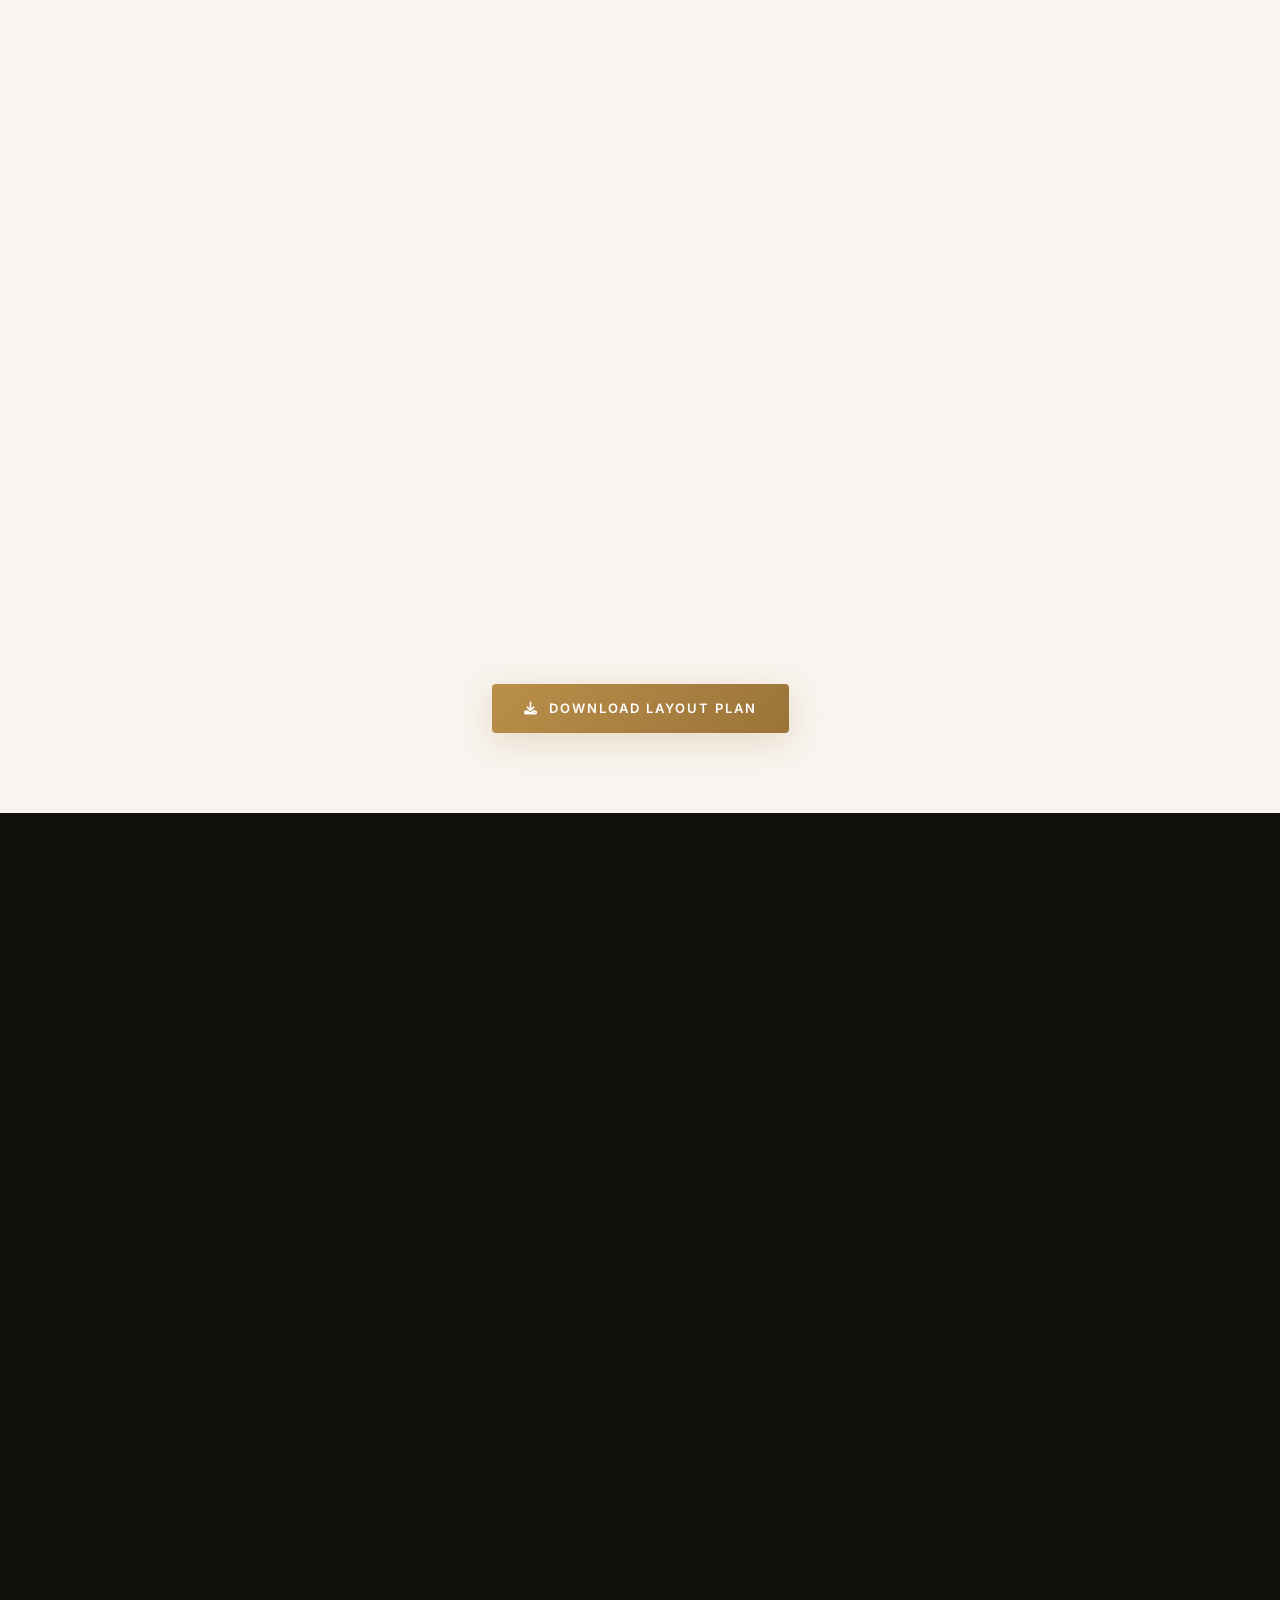
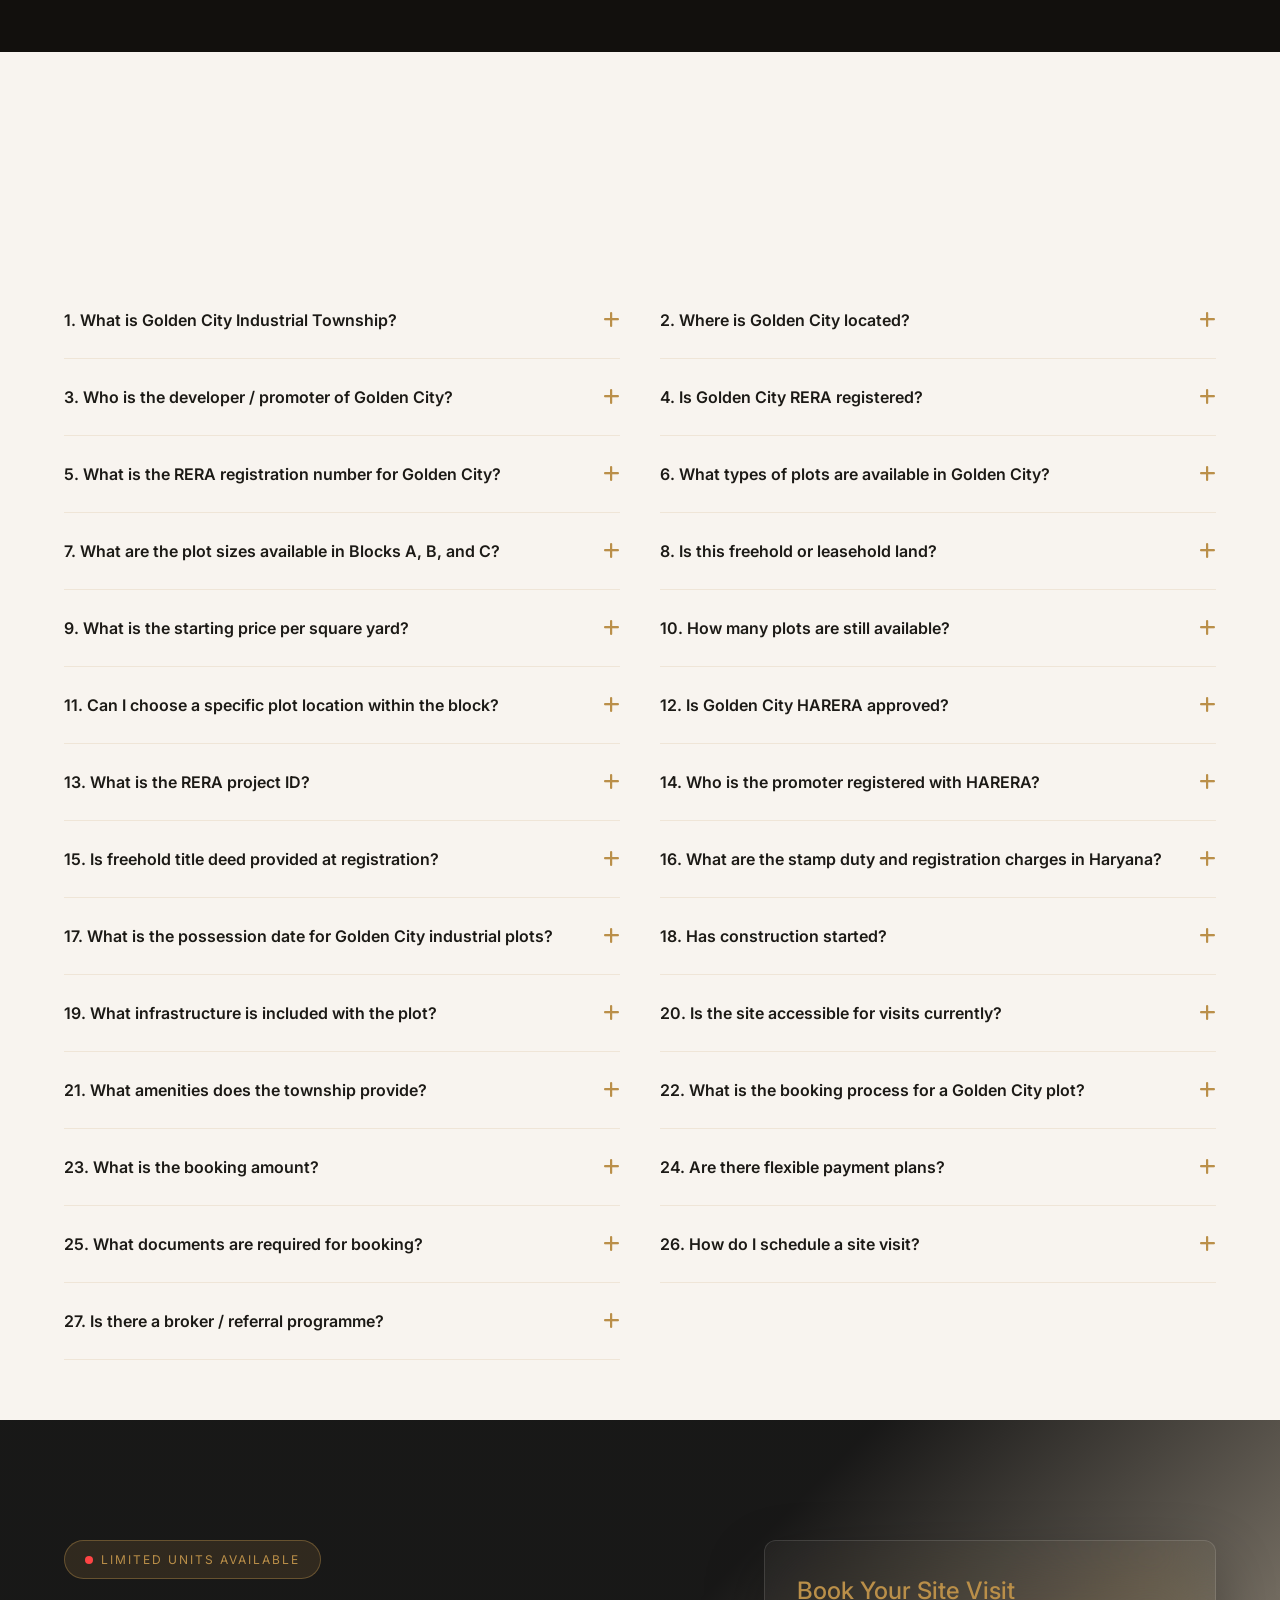
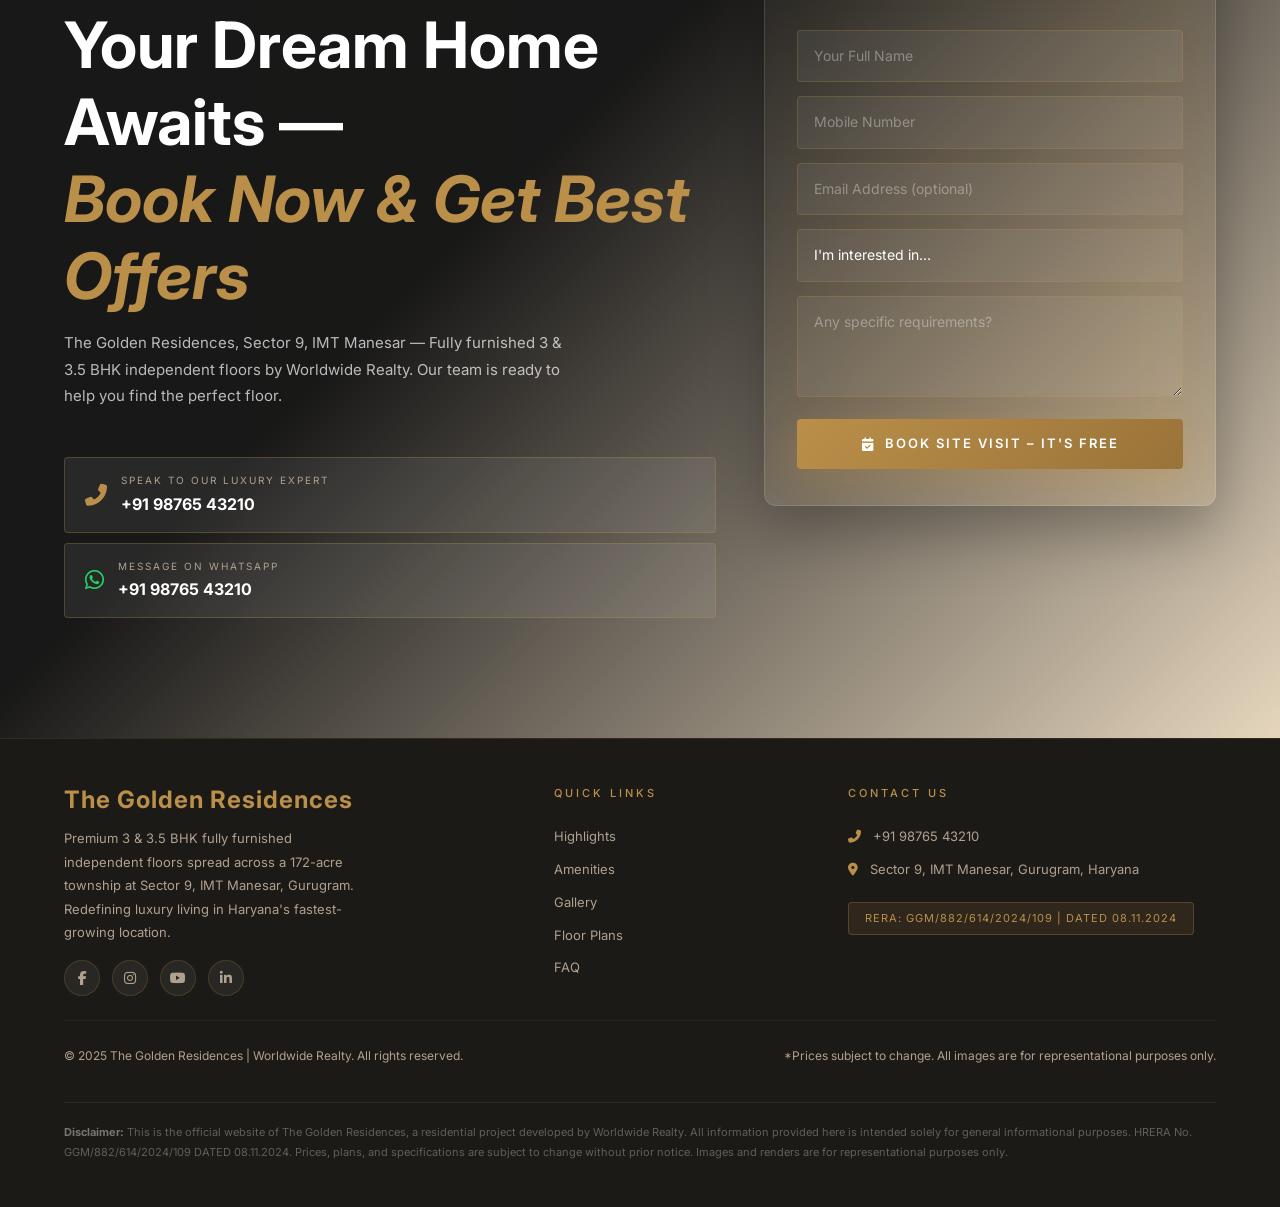
==== commit d3f9ae18: "changes in phone" ====
--- a/index.html
+++ b/index.html
@@ -134,10 +134,10 @@
                 <div class="form-group">
                   <select id="hero-interest" name="interest">
                     <option value="" disabled selected>Select Floor Type</option>
-                    <option>3 BHK – ₹1.41 Cr onwards</option>
-                    <option>3.5 BHK – ₹1.74 Cr onwards</option>
-                    <option>Site Visit Request</option>
-                    <option>Investment Inquiry</option>
+                    <option value="3 BHK – ₹1.41 Cr onwards">3 BHK – ₹1.41 Cr onwards</option>
+                    <option value="3.5 BHK – ₹1.74 Cr onwards">3.5 BHK – ₹1.74 Cr onwards</option>
+                    <option value="Site Visit Request">Site Visit Request</option>
+                    <option value="Investment Inquiry">Investment Inquiry</option>
                   </select>
                 </div>
                 <button type="submit" class="btn btn-gold" style="width:100%;justify-content:center" id="hero-submit">
@@ -689,7 +689,11 @@
             <i class="fas fa-plus"></i>
           </div>
           <div class="faq-answer">
-            <p>Golden City Industrial Township is a comprehensively planned, 118.15-acre integrated industrial township located within IMT (Industrial Model Township) Manesar, Gurugram, Haryana. Developed by Worldwide Resort and Entertainment Pvt. Ltd. (Worldwide Realty), it offers freehold industrial plots across three blocks — A, B, and C — designed for manufacturing, logistics, warehousing, and investment. The township is RERA-registered, with 30–50% of plots already sold and possession underway.</p>
+            <p>Golden City Industrial Township is a comprehensively planned, 118.15-acre integrated industrial township
+              located within IMT (Industrial Model Township) Manesar, Gurugram, Haryana. Developed by Worldwide Resort
+              and Entertainment Pvt. Ltd. (Worldwide Realty), it offers freehold industrial plots across three blocks —
+              A, B, and C — designed for manufacturing, logistics, warehousing, and investment. The township is
+              RERA-registered, with 30–50% of plots already sold and possession underway.</p>
           </div>
         </div>
         <div class="faq-item">
@@ -698,7 +702,11 @@
             <i class="fas fa-plus"></i>
           </div>
           <div class="faq-answer">
-            <p>Golden City is located in Sectors M9, M10, M13, and M14 of IMT Manesar, Gurugram, Haryana. It sits within the Delhi–Jaipur NH-48 corridor, approximately 18 km from Gurgaon city centre (Cyber City), 35 km from the Delhi border (Dhaula Kuan), and approximately 38 km from Indira Gandhi International Airport via NH-48. The Kundli–Manesar–Palwal (KMP) Expressway provides direct ring access to the wider NCR industrial belt.</p>
+            <p>Golden City is located in Sectors M9, M10, M13, and M14 of IMT Manesar, Gurugram, Haryana. It sits within
+              the Delhi–Jaipur NH-48 corridor, approximately 18 km from Gurgaon city centre (Cyber City), 35 km from the
+              Delhi border (Dhaula Kuan), and approximately 38 km from Indira Gandhi International Airport via NH-48.
+              The Kundli–Manesar–Palwal (KMP) Expressway provides direct ring access to the wider NCR industrial belt.
+            </p>
           </div>
         </div>
         <div class="faq-item">
@@ -707,7 +715,9 @@
             <i class="fas fa-plus"></i>
           </div>
           <div class="faq-answer">
-            <p>Golden City Industrial Township is developed and promoted by Worldwide Resort and Entertainment Pvt. Ltd., operating under the brand Worldwide Realty. The promoter is registered with HARERA (Haryana Real Estate Regulatory Authority) under RERA Registration No. 100 of 2022.</p>
+            <p>Golden City Industrial Township is developed and promoted by Worldwide Resort and Entertainment Pvt.
+              Ltd., operating under the brand Worldwide Realty. The promoter is registered with HARERA (Haryana Real
+              Estate Regulatory Authority) under RERA Registration No. 100 of 2022.</p>
           </div>
         </div>
         <div class="faq-item">
@@ -716,7 +726,11 @@
             <i class="fas fa-plus"></i>
           </div>
           <div class="faq-answer">
-            <p>Yes. Golden City Industrial Township is registered with HARERA — the Haryana Real Estate Regulatory Authority. RERA registration legally binds the developer to the project specifications and delivery timeline declared at registration, ensures buyer funds are protected in a designated escrow account, and gives buyers access to HARERA's grievance redressal mechanism. Verify the registration directly at haryanarera.gov.in.</p>
+            <p>Yes. Golden City Industrial Township is registered with HARERA — the Haryana Real Estate Regulatory
+              Authority. RERA registration legally binds the developer to the project specifications and delivery
+              timeline declared at registration, ensures buyer funds are protected in a designated escrow account, and
+              gives buyers access to HARERA's grievance redressal mechanism. Verify the registration directly at
+              haryanarera.gov.in.</p>
           </div>
         </div>
         <div class="faq-item">
@@ -725,7 +739,9 @@
             <i class="fas fa-plus"></i>
           </div>
           <div class="faq-answer">
-            <p>The RERA registration number for Golden City Industrial Township is: No. 100 of 2022 | Valid up to 29.09.2027 This single registration number applies across all blocks — A, B, and C. Verify at haryanarera.gov.in.</p>
+            <p>The RERA registration number for Golden City Industrial Township is: No. 100 of 2022 | Valid up to
+              29.09.2027 This single registration number applies across all blocks — A, B, and C. Verify at
+              haryanarera.gov.in.</p>
           </div>
         </div>
         <div class="faq-item">
@@ -734,7 +750,10 @@
             <i class="fas fa-plus"></i>
           </div>
           <div class="faq-answer">
-            <p>Golden City offers freehold industrial plots for a range of uses: • Light and medium manufacturing (engineering, auto-ancillary, electronics, FMCG) • Warehousing, logistics, and fulfilment facilities • MSME factory units • Investor-held industrial land Plots carry an industrial land use designation under IMT Manesar planning norms on a DTCP/DGTCP-approved layout.</p>
+            <p>Golden City offers freehold industrial plots for a range of uses: • Light and medium manufacturing
+              (engineering, auto-ancillary, electronics, FMCG) • Warehousing, logistics, and fulfilment facilities •
+              MSME factory units • Investor-held industrial land Plots carry an industrial land use designation under
+              IMT Manesar planning norms on a DTCP/DGTCP-approved layout.</p>
           </div>
         </div>
         <div class="faq-item">
@@ -743,7 +762,9 @@
             <i class="fas fa-plus"></i>
           </div>
           <div class="faq-answer">
-            <p>Block Sectors Plot Size Range Block A M9, M10 512 sq m to ~4.5 acres Block B M13 512 sq m to ~4.5 acres Block C M14 512 sq m to ~4.5 acres<br><br>Exact plot dimensions and current availability vary. Contact the sales team for an up-to-date inventory with precise measurements and block-wise layout.</p>
+            <p>Block Sectors Plot Size Range Block A M9, M10 512 sq m to ~4.5 acres Block B M13 512 sq m to ~4.5 acres
+              Block C M14 512 sq m to ~4.5 acres<br><br>Exact plot dimensions and current availability vary. Contact the
+              sales team for an up-to-date inventory with precise measurements and block-wise layout.</p>
           </div>
         </div>
         <div class="faq-item">
@@ -752,7 +773,10 @@
             <i class="fas fa-plus"></i>
           </div>
           <div class="faq-answer">
-            <p>Golden City plots are sold on freehold titles—you own the land outright, permanently. There is no annual ground rent, no lease renewal requirement, and no reversion of ownership to any authority at any point. Freehold title is freely transferable and can be mortgaged or used as collateral for business financing. A registered sale deed executed at the sub-registrar's office confirms your ownership.</p>
+            <p>Golden City plots are sold on freehold titles—you own the land outright, permanently. There is no annual
+              ground rent, no lease renewal requirement, and no reversion of ownership to any authority at any point.
+              Freehold title is freely transferable and can be mortgaged or used as collateral for business financing. A
+              registered sale deed executed at the sub-registrar's office confirms your ownership.</p>
           </div>
         </div>
         <div class="faq-item">
@@ -761,7 +785,11 @@
             <i class="fas fa-plus"></i>
           </div>
           <div class="faq-answer">
-            <p>Industrial plots at Golden City start from ₹4.84 Crores (for a 512 sq m plot at Base Selling Price + EDC/IDC charges, excluding GST). Pricing is tiered by plot size — larger plots benefit from a lower per-sq-m base rate. Premium Location Charges (PLC) apply for corner plots and wider road frontage. For a detailed price quote based on your preferred block and plot size, contact the sales team at +91 85100 00051 or goldenindustrialzone.com.</p>
+            <p>Industrial plots at Golden City start from ₹4.84 Crores (for a 512 sq m plot at Base Selling Price +
+              EDC/IDC charges, excluding GST). Pricing is tiered by plot size — larger plots benefit from a lower
+              per-sq-m base rate. Premium Location Charges (PLC) apply for corner plots and wider road frontage. For a
+              detailed price quote based on your preferred block and plot size, contact the sales team at +91 85100
+              00051 or goldenindustrialzone.com.</p>
           </div>
         </div>
         <div class="faq-item">
@@ -770,7 +798,9 @@
             <i class="fas fa-plus"></i>
           </div>
           <div class="faq-answer">
-            <p>Available inventory changes as bookings are confirmed. Contact the sales team directly for the most current availability by block and plot size. We recommend reaching out early — Golden City is an actively selling project with ongoing possessions underway.</p>
+            <p>Available inventory changes as bookings are confirmed. Contact the sales team directly for the most
+              current availability by block and plot size. We recommend reaching out early — Golden City is an actively
+              selling project with ongoing possessions underway.</p>
           </div>
         </div>
         <div class="faq-item">
@@ -779,7 +809,10 @@
             <i class="fas fa-plus"></i>
           </div>
           <div class="faq-answer">
-            <p>Yes. The sales team will present the current inventory of available plots in each block, including their position on the block layout, dimensions, road frontage, and access. You can select your preferred plot based on your requirements—corner position, road frontage width, proximity to the main gate, or block preference. Your chosen plot is confirmed and reserved on payment of the booking amount.</p>
+            <p>Yes. The sales team will present the current inventory of available plots in each block, including their
+              position on the block layout, dimensions, road frontage, and access. You can select your preferred plot
+              based on your requirements—corner position, road frontage width, proximity to the main gate, or block
+              preference. Your chosen plot is confirmed and reserved on payment of the booking amount.</p>
           </div>
         </div>
         <div class="faq-item">
@@ -788,7 +821,9 @@
             <i class="fas fa-plus"></i>
           </div>
           <div class="faq-answer">
-            <p>Golden City Industrial Township is registered with HARERA — the Haryana Real Estate Regulatory Authority. The legally correct term is RERA registered (RERA registers projects; it does not issue an "approval"). Registration No. 100 of 2022, valid up to 29.09.2027. Verify at haryanarera.gov.in.</p>
+            <p>Golden City Industrial Township is registered with HARERA — the Haryana Real Estate Regulatory Authority.
+              The legally correct term is RERA registered (RERA registers projects; it does not issue an "approval").
+              Registration No. 100 of 2022, valid up to 29.09.2027. Verify at haryanarera.gov.in.</p>
           </div>
         </div>
         <div class="faq-item">
@@ -797,7 +832,8 @@
             <i class="fas fa-plus"></i>
           </div>
           <div class="faq-answer">
-            <p>RERA Registration Number: No. 100 of 2022 This can be used to look up the project on the HARERA portal at haryanarera.gov.in.</p>
+            <p>RERA Registration Number: No. 100 of 2022 This can be used to look up the project on the HARERA portal at
+              haryanarera.gov.in.</p>
           </div>
         </div>
         <div class="faq-item">
@@ -806,7 +842,9 @@
             <i class="fas fa-plus"></i>
           </div>
           <div class="faq-answer">
-            <p>The promoter registered with HARERA is: Worldwide Resort and Entertainment Pvt. Ltd. (Operating brand: Worldwide Realty) This is the legal entity named in RERA registration No. 100 of 2022 and in all Agreement to Sell and Sale Deed documents. Ensure all your documents reflect this exact promoter name.</p>
+            <p>The promoter registered with HARERA is: Worldwide Resort and Entertainment Pvt. Ltd. (Operating brand:
+              Worldwide Realty) This is the legal entity named in RERA registration No. 100 of 2022 and in all Agreement
+              to Sell and Sale Deed documents. Ensure all your documents reflect this exact promoter name.</p>
           </div>
         </div>
         <div class="faq-item">
@@ -815,7 +853,12 @@
             <i class="fas fa-plus"></i>
           </div>
           <div class="faq-answer">
-            <p>Yes. Upon completion of payment per the agreed schedule, a registered Sale Deed is executed between the buyer and Worldwide Resort and Entertainment Pvt. Ltd. at the Sub-Registrar's office. This registered Sale Deed is your freehold title document. The process is: 1. Agreement to Sell (ATS) executed and registered 2. Payment completed per agreed schedule 3. Sale Deed executed and registered at Sub-Registrar's office 4. Mutation of land records in buyer's name with local authority Upon registration, you hold legally valid, freehold title — the same ownership status as any immovable property in India.</p>
+            <p>Yes. Upon completion of payment per the agreed schedule, a registered Sale Deed is executed between the
+              buyer and Worldwide Resort and Entertainment Pvt. Ltd. at the Sub-Registrar's office. This registered Sale
+              Deed is your freehold title document. The process is: 1. Agreement to Sell (ATS) executed and registered
+              2. Payment completed per agreed schedule 3. Sale Deed executed and registered at Sub-Registrar's office 4.
+              Mutation of land records in buyer's name with local authority Upon registration, you hold legally valid,
+              freehold title — the same ownership status as any immovable property in India.</p>
           </div>
         </div>
         <div class="faq-item">
@@ -824,7 +867,12 @@
             <i class="fas fa-plus"></i>
           </div>
           <div class="faq-answer">
-            <p>Stamp duty and property registration charges in Haryana are levied by the State Government and are payable at the time of registering the Sale Deed at the Sub-Registrar's office. These charges are payable in addition to the plot purchase price. For the current applicable rates for industrial plot registration in Gurugram, we recommend consulting our sales team or a registered property lawyer, as rates are subject to government revision. Golden City's plot pricing does not include stamp duty or registration charges.</p>
+            <p>Stamp duty and property registration charges in Haryana are levied by the State Government and are
+              payable at the time of registering the Sale Deed at the Sub-Registrar's office. These charges are payable
+              in addition to the plot purchase price. For the current applicable rates for industrial plot registration
+              in Gurugram, we recommend consulting our sales team or a registered property lawyer, as rates are subject
+              to government revision. Golden City's plot pricing does not include stamp duty or registration charges.
+            </p>
           </div>
         </div>
         <div class="faq-item">
@@ -833,7 +881,10 @@
             <i class="fas fa-plus"></i>
           </div>
           <div class="faq-answer">
-            <p>Possession of Golden City industrial plots is scheduled for the second half of 2026. Possession handover is underway. Individual plot possession schedules depend on the specific block and infrastructure completion progress for that plot. Buyers are notified of their individual possession schedule at the time of booking confirmation.</p>
+            <p>Possession of Golden City industrial plots is scheduled for the second half of 2026. Possession handover
+              is underway. Individual plot possession schedules depend on the specific block and infrastructure
+              completion progress for that plot. Buyers are notified of their individual possession schedule at the time
+              of booking confirmation.</p>
           </div>
         </div>
         <div class="faq-item">
@@ -842,7 +893,10 @@
             <i class="fas fa-plus"></i>
           </div>
           <div class="faq-answer">
-            <p>Yes. Infrastructure development at Golden City is underway and at an active possession-commencement stage. Roads, boundary walls, power supply infrastructure, and drainage systems have progressed across the township. This is not a pre-launch, under-construction project — possession is actively being handed over per the RERA-registered handover schedule.</p>
+            <p>Yes. Infrastructure development at Golden City is underway and at an active possession-commencement
+              stage. Roads, boundary walls, power supply infrastructure, and drainage systems have progressed across the
+              township. This is not a pre-launch, under-construction project — possession is actively being handed over
+              per the RERA-registered handover schedule.</p>
           </div>
         </div>
         <div class="faq-item">
@@ -851,7 +905,12 @@
             <i class="fas fa-plus"></i>
           </div>
           <div class="faq-answer">
-            <p>As a planned township, Golden City delivers township-level infrastructure with your plot: • Internal roads: Wide, paved circulation roads designed for heavy vehicle movement (trucks, containers) • Power supply: Industrial grid connection provision via dedicated industrial feeder • Water supply: Industrial water connection provision • Drainage: Storm water and planned effluent drainage network • Perimeter security: Boundary wall enclosing the township • Administration: Common admin and facility block • Security: 24/7 manned security at main entry/exit points</p>
+            <p>As a planned township, Golden City delivers township-level infrastructure with your plot: • Internal
+              roads: Wide, paved circulation roads designed for heavy vehicle movement (trucks, containers) • Power
+              supply: Industrial grid connection provision via dedicated industrial feeder • Water supply: Industrial
+              water connection provision • Drainage: Storm water and planned effluent drainage network • Perimeter
+              security: Boundary wall enclosing the township • Administration: Common admin and facility block •
+              Security: 24/7 manned security at main entry/exit points</p>
           </div>
         </div>
         <div class="faq-item">
@@ -860,7 +919,11 @@
             <i class="fas fa-plus"></i>
           </div>
           <div class="faq-answer">
-            <p>Yes. Site visits can be arranged 7 days a week, 9:00 AM – 6:00 PM. The Golden City sales gallery is located at the project site in Sectors M9/M10/M13/M14, IMT Manesar, Gurugram. Visits are complimentary. We strongly encourage a site visit before booking — you can inspect the physical plot layout, completed infrastructure, and the surrounding IMT Manesar industrial environment first-hand. Contact the sales team to schedule your visit.</p>
+            <p>Yes. Site visits can be arranged 7 days a week, 9:00 AM – 6:00 PM. The Golden City sales gallery is
+              located at the project site in Sectors M9/M10/M13/M14, IMT Manesar, Gurugram. Visits are complimentary. We
+              strongly encourage a site visit before booking — you can inspect the physical plot layout, completed
+              infrastructure, and the surrounding IMT Manesar industrial environment first-hand. Contact the sales team
+              to schedule your visit.</p>
           </div>
         </div>
         <div class="faq-item">
@@ -869,7 +932,12 @@
             <i class="fas fa-plus"></i>
           </div>
           <div class="faq-answer">
-            <p>Golden City's amenities are designed for operational and industrial efficiency: • Wide internal roads (heavy-vehicle accessible throughout the township) • Industrial power supply infrastructure • Industrial water supply provision • Planned storm water drainage • 24/7 security at all entry and exit points • Perimeter boundary wall (full township) • Common administration block The Golden City master plan also incorporates future commercial zone development, which is anticipated to add further long-term value for early industrial buyers as the township matures.</p>
+            <p>Golden City's amenities are designed for operational and industrial efficiency: • Wide internal roads
+              (heavy-vehicle accessible throughout the township) • Industrial power supply infrastructure • Industrial
+              water supply provision • Planned storm water drainage • 24/7 security at all entry and exit points •
+              Perimeter boundary wall (full township) • Common administration block The Golden City master plan also
+              incorporates future commercial zone development, which is anticipated to add further long-term value for
+              early industrial buyers as the township matures.</p>
           </div>
         </div>
         <div class="faq-item">
@@ -878,7 +946,14 @@
             <i class="fas fa-plus"></i>
           </div>
           <div class="faq-answer">
-            <p>The buying process is straightforward and RERA-protected at every step: 1. Register your interest — call +91 85100 00051, WhatsApp +91 73534 56922, or submit the enquiry form on goldenindustrialzone.com; share your requirement (block, size, intended use) 2. Schedule a site visit — visit the township and review available inventory with a sales advisor 3. Select your plot — choose from current inventory across Blocks A, B, or C 4. Pay the booking amount — your selected plot is reserved and taken off the market 5. Agreement to Sell (ATS) — a registered ATS is executed, documenting the plot, price, and payment schedule; this is your primary legal document 6. Complete payment — as per the agreed schedule 7. Sale Deed & registration — freehold title registered in your name at the Sub-Registrar's office</p>
+            <p>The buying process is straightforward and RERA-protected at every step: 1. Register your interest — call
+              +91 85100 00051, WhatsApp +91 73534 56922, or submit the enquiry form on goldenindustrialzone.com; share
+              your requirement (block, size, intended use) 2. Schedule a site visit — visit the township and review
+              available inventory with a sales advisor 3. Select your plot — choose from current inventory across Blocks
+              A, B, or C 4. Pay the booking amount — your selected plot is reserved and taken off the market 5.
+              Agreement to Sell (ATS) — a registered ATS is executed, documenting the plot, price, and payment schedule;
+              this is your primary legal document 6. Complete payment — as per the agreed schedule 7. Sale Deed &
+              registration — freehold title registered in your name at the Sub-Registrar's office</p>
           </div>
         </div>
         <div class="faq-item">
@@ -887,7 +962,10 @@
             <i class="fas fa-plus"></i>
           </div>
           <div class="faq-answer">
-            <p>The booking amount required to reserve your plot is a proportion of the total plot cost. Contact the sales team for the current booking amount applicable to your selected block and plot size. Please note: under RERA, a promoter cannot accept more than 10% of the plot's cost as advance or application money before executing a registered agreement to sell.</p>
+            <p>The booking amount required to reserve your plot is a proportion of the total plot cost. Contact the
+              sales team for the current booking amount applicable to your selected block and plot size. Please note:
+              under RERA, a promoter cannot accept more than 10% of the plot's cost as advance or application money
+              before executing a registered agreement to sell.</p>
           </div>
         </div>
         <div class="faq-item">
@@ -896,7 +974,10 @@
             <i class="fas fa-plus"></i>
           </div>
           <div class="faq-answer">
-            <p>Yes. Golden City offers flexible payment plans suited to different buyer profiles — manufacturer-buyers, logistics operators, investors, and institutional buyers. Payment plans can be structured around your acquisition timeline and financing requirements. Contact the sales team for a detailed payment schedule tailored to your plot selection.</p>
+            <p>Yes. Golden City offers flexible payment plans suited to different buyer profiles — manufacturer-buyers,
+              logistics operators, investors, and institutional buyers. Payment plans can be structured around your
+              acquisition timeline and financing requirements. Contact the sales team for a detailed payment schedule
+              tailored to your plot selection.</p>
           </div>
         </div>
         <div class="faq-item">
@@ -905,7 +986,12 @@
             <i class="fas fa-plus"></i>
           </div>
           <div class="faq-answer">
-            <p>Standard KYC and property purchase documents are required. Typically: For individual buyers: • Identity proof (Aadhaar / PAN / Passport) • Address proof • PAN card (mandatory for all property transactions) For companies: • Certificate of Incorporation • Board Resolution authorising the purchase • Company PAN • Authorised signatory KYC For NRI buyers: Additional OCI/passport documentation applies. Consult the sales team for the NRI-specific checklist. The sales team will provide a complete, up-to-date document checklist at the time of booking confirmation.</p>
+            <p>Standard KYC and property purchase documents are required. Typically: For individual buyers: • Identity
+              proof (Aadhaar / PAN / Passport) • Address proof • PAN card (mandatory for all property transactions) For
+              companies: • Certificate of Incorporation • Board Resolution authorising the purchase • Company PAN •
+              Authorised signatory KYC For NRI buyers: Additional OCI/passport documentation applies. Consult the sales
+              team for the NRI-specific checklist. The sales team will provide a complete, up-to-date document checklist
+              at the time of booking confirmation.</p>
           </div>
         </div>
         <div class="faq-item">
@@ -914,7 +1000,11 @@
             <i class="fas fa-plus"></i>
           </div>
           <div class="faq-answer">
-            <p>Site visits are available 7 days a week. To schedule: • Call or WhatsApp the sales team (contact details at goldenindustrialzone.com) • Use the website form—submit the site visit request at goldenindustrialzone.com • Walk in during business hours: 9:00 AM – 6:00 PM, any day The sales gallery and project site are located at Golden City Industrial Township, Sectors M9/M10/M13/M14, IMT Manesar, Gurugram. Site visits are complimentary.</p>
+            <p>Site visits are available 7 days a week. To schedule: • Call or WhatsApp the sales team (contact details
+              at goldenindustrialzone.com) • Use the website form—submit the site visit request at
+              goldenindustrialzone.com • Walk in during business hours: 9:00 AM – 6:00 PM, any day The sales gallery and
+              project site are located at Golden City Industrial Township, Sectors M9/M10/M13/M14, IMT Manesar,
+              Gurugram. Site visits are complimentary.</p>
           </div>
         </div>
         <div class="faq-item">
@@ -923,7 +1013,10 @@
             <i class="fas fa-plus"></i>
           </div>
           <div class="faq-answer">
-            <p>Yes. Golden City works with registered channel partners and real estate brokers. If you are a property consultant or brokerage firm, contact the sales team to enquire about channel partner registration and referral arrangements. All channel partner transactions are formalized through proper agreements in compliance with RERA requirements.</p>
+            <p>Yes. Golden City works with registered channel partners and real estate brokers. If you are a property
+              consultant or brokerage firm, contact the sales team to enquire about channel partner registration and
+              referral arrangements. All channel partner transactions are formalized through proper agreements in
+              compliance with RERA requirements.</p>
           </div>
         </div>
       </div>
@@ -975,11 +1068,11 @@
               <div class="form-group">
                 <select id="cta-interest" name="interest">
                   <option value="" disabled selected>I'm interested in…</option>
-                  <option>3 BHK Floor – ₹1.41 Cr</option>
-                  <option>3.5 BHK Floor – ₹1.74 Cr</option>
-                  <option>Site Visit</option>
-                  <option>Investment Query</option>
-                  <option>Brochure Request</option>
+                  <option value="3 BHK Floor – ₹1.41 Cr">3 BHK Floor – ₹1.41 Cr</option>
+                  <option value="3.5 BHK Floor – ₹1.74 Cr">3.5 BHK Floor – ₹1.74 Cr</option>
+                  <option value="Site Visit">Site Visit</option>
+                  <option value="Investment Query">Investment Query</option>
+                  <option value="Brochure Request">Brochure Request</option>
                 </select>
               </div>
               <div class="form-group">
@@ -1026,8 +1119,6 @@
           <h4>Contact Us</h4>
           <a href="tel:+919876543210"><i class="fas fa-phone-alt" style="color:var(--gold);margin-right:8px"></i> +91
             98765 43210</a>
-          <a href="mailto:info@goldenresidences.in"><i class="fas fa-envelope"
-              style="color:var(--gold);margin-right:8px"></i> info@goldenresidences.in</a>
           <a href="#location"><i class="fas fa-map-marker-alt" style="color:var(--gold);margin-right:8px"></i> Sector 9,
             IMT Manesar, Gurugram, Haryana</a>
           <div class="rera-badge" style="margin-top:16px;display:inline-block">
@@ -1053,7 +1144,7 @@
   <!-- ============================================================
      WHATSAPP FLOAT
 ============================================================ -->
-  <a href="https://wa.me/919876543210?text=Hi%2C%20I'm%20interested%20in%20The%20Golden%20Residences.%20Please%20share%20details."
+  <a href="https://wa.me/919355540108?text=Hi%2C%20I'm%20interested%20in%20The%20Golden%20Residences.%20Please%20share%20details."
     class="wa-float" target="_blank" rel="noopener" id="wa-float-btn" aria-label="Chat on WhatsApp">
     <i class="fab fa-whatsapp"></i>
     <span class="wa-tooltip">Chat with us</span>
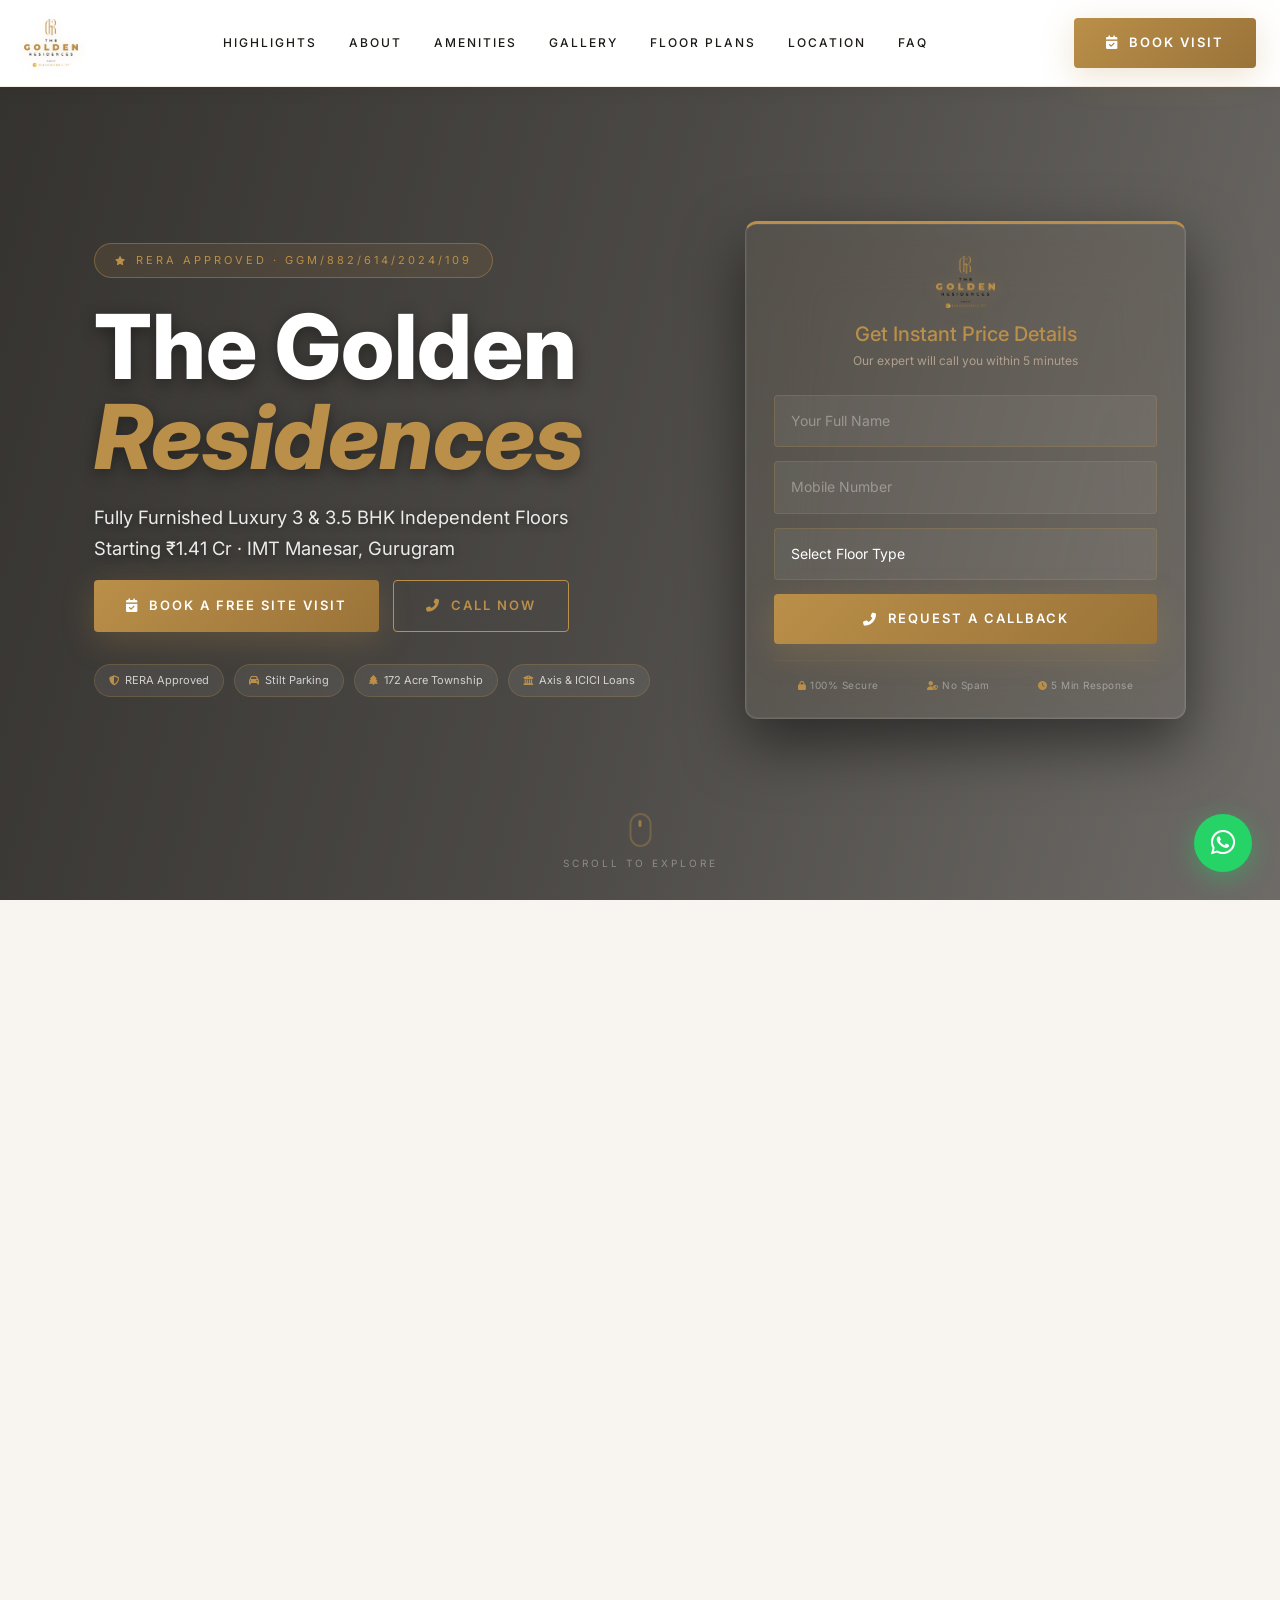
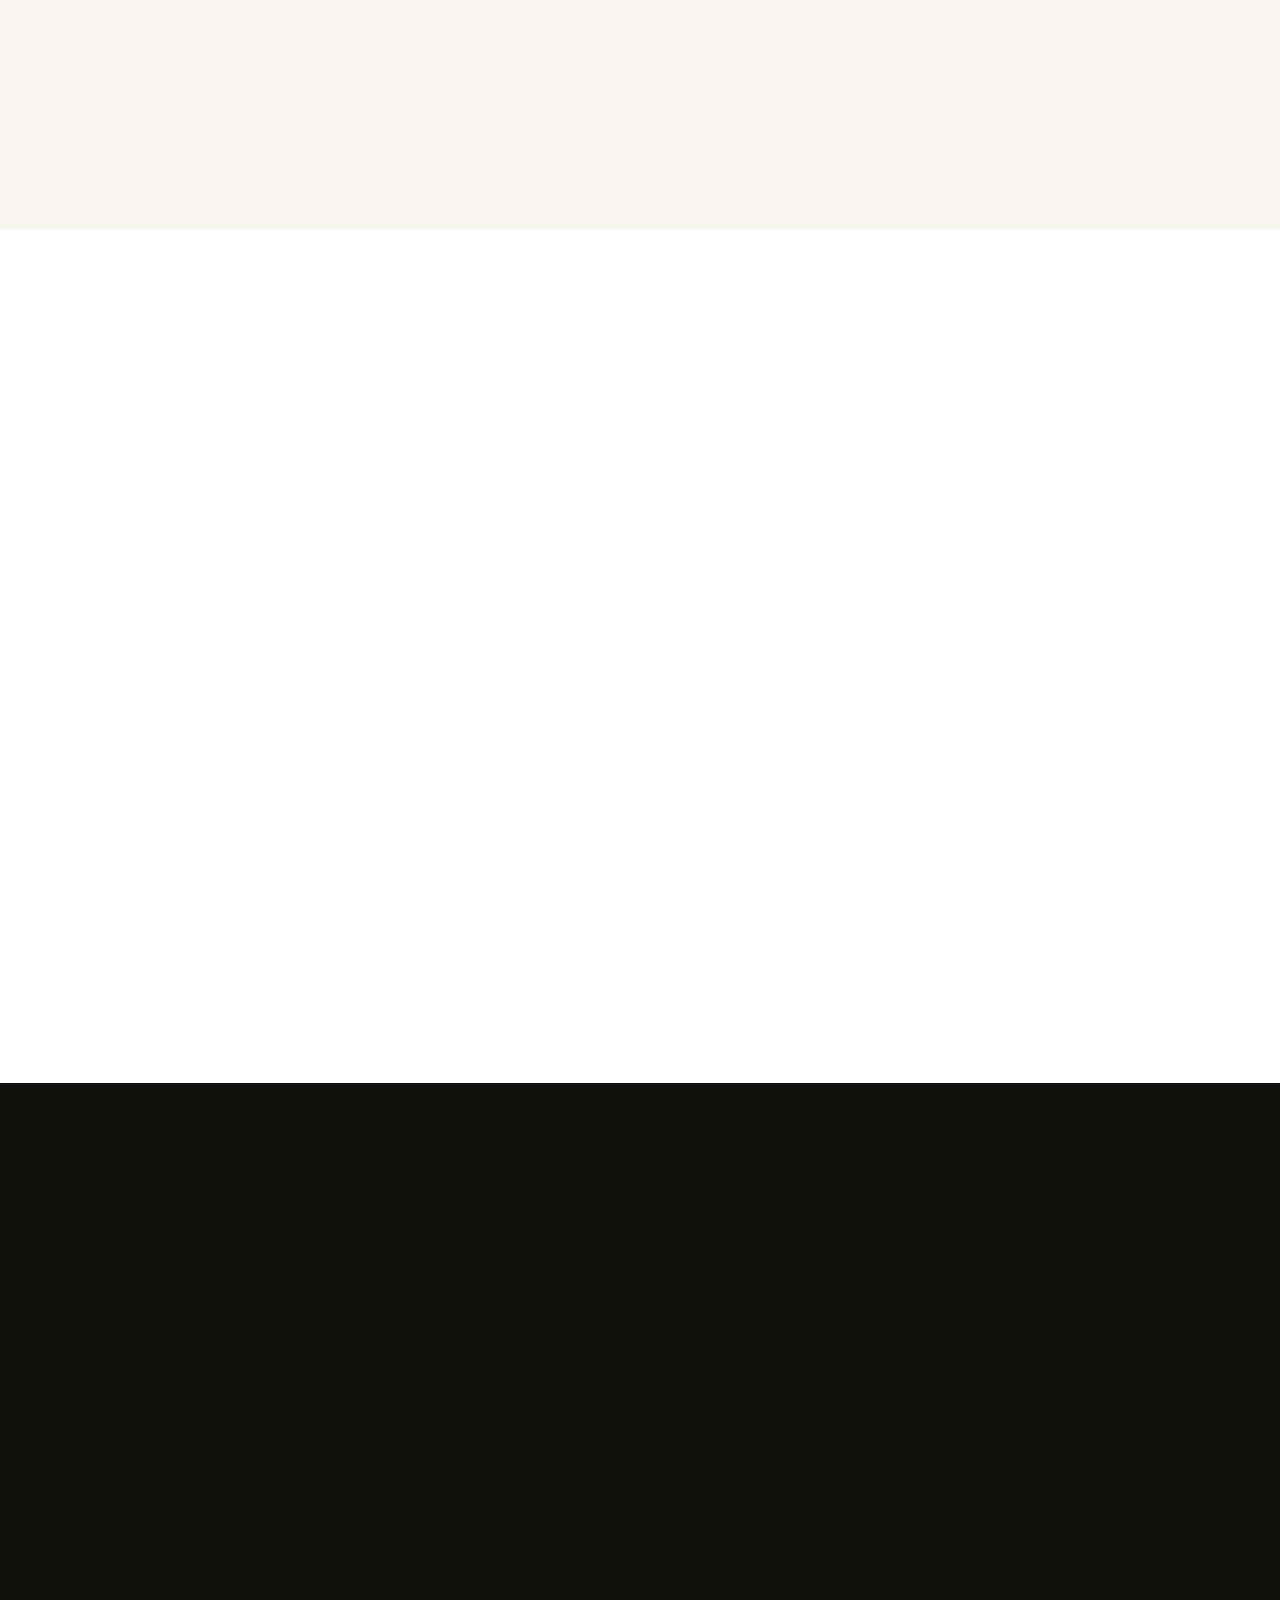
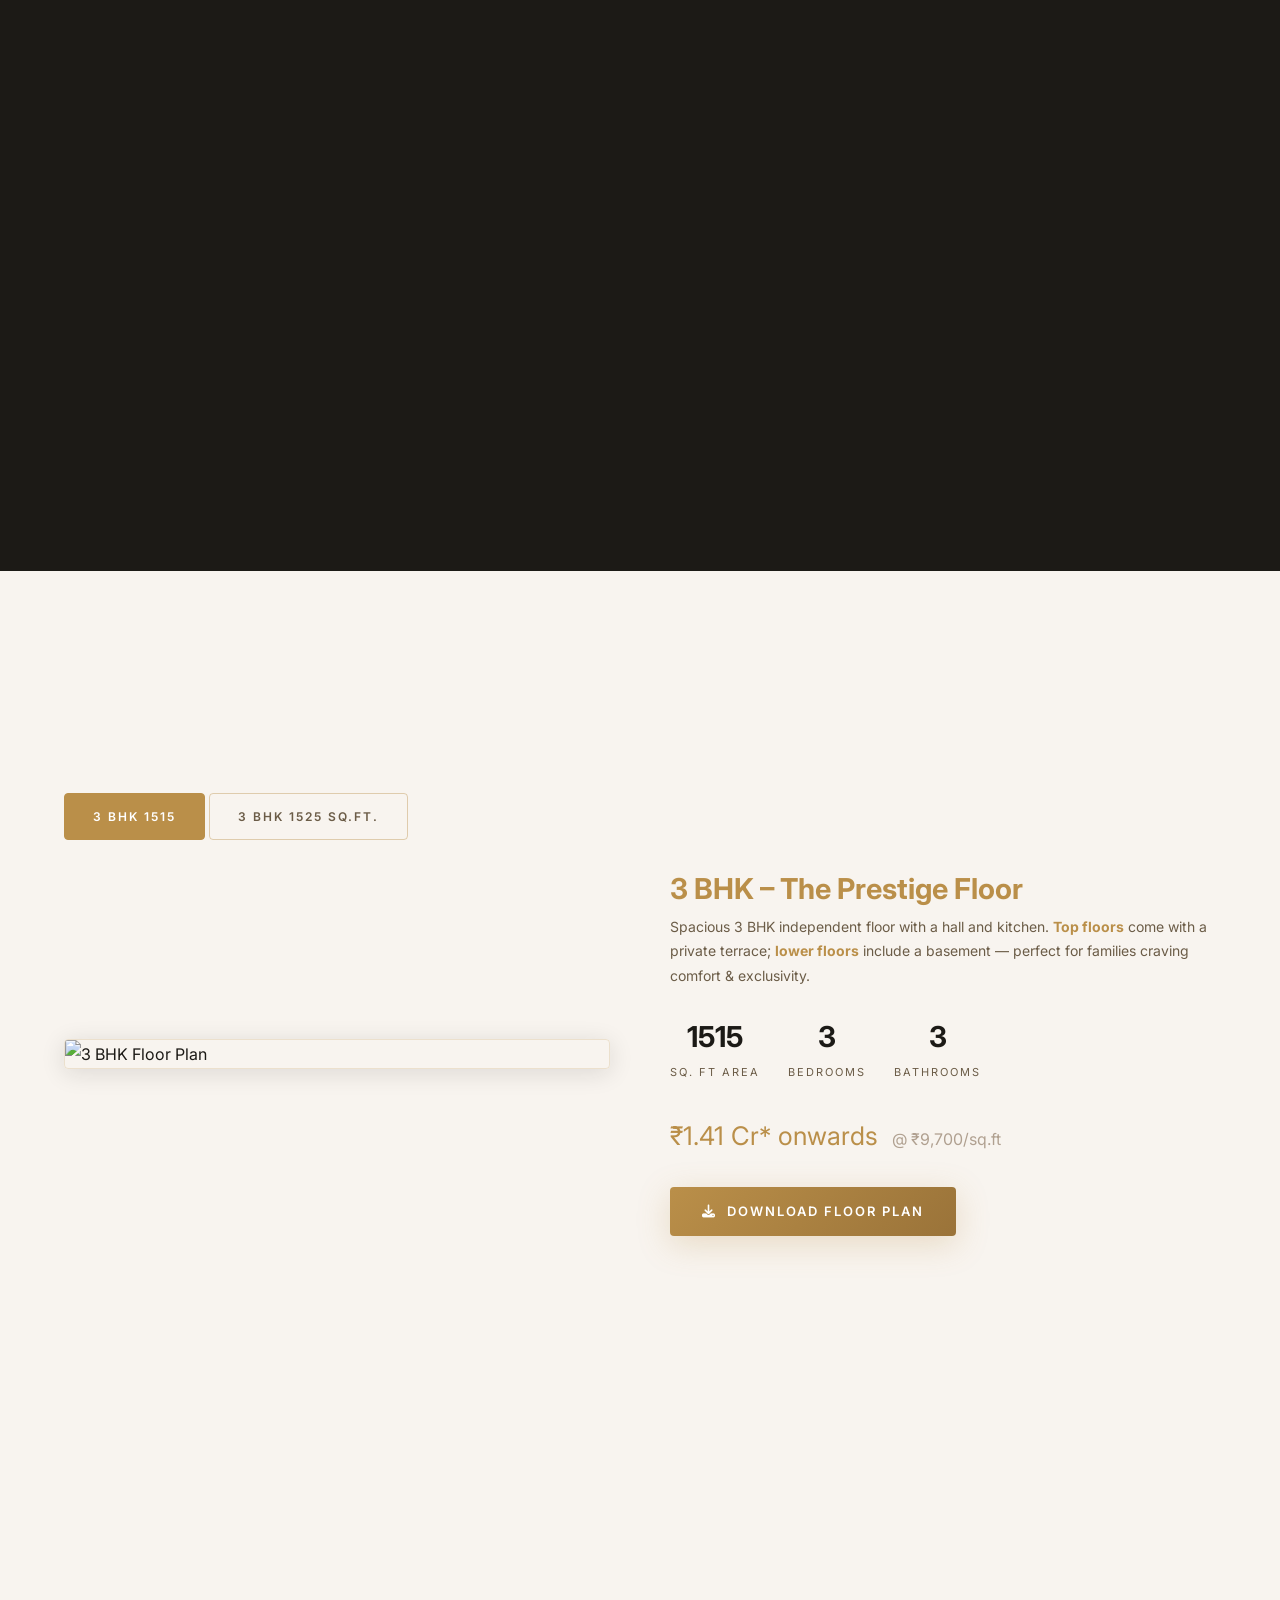
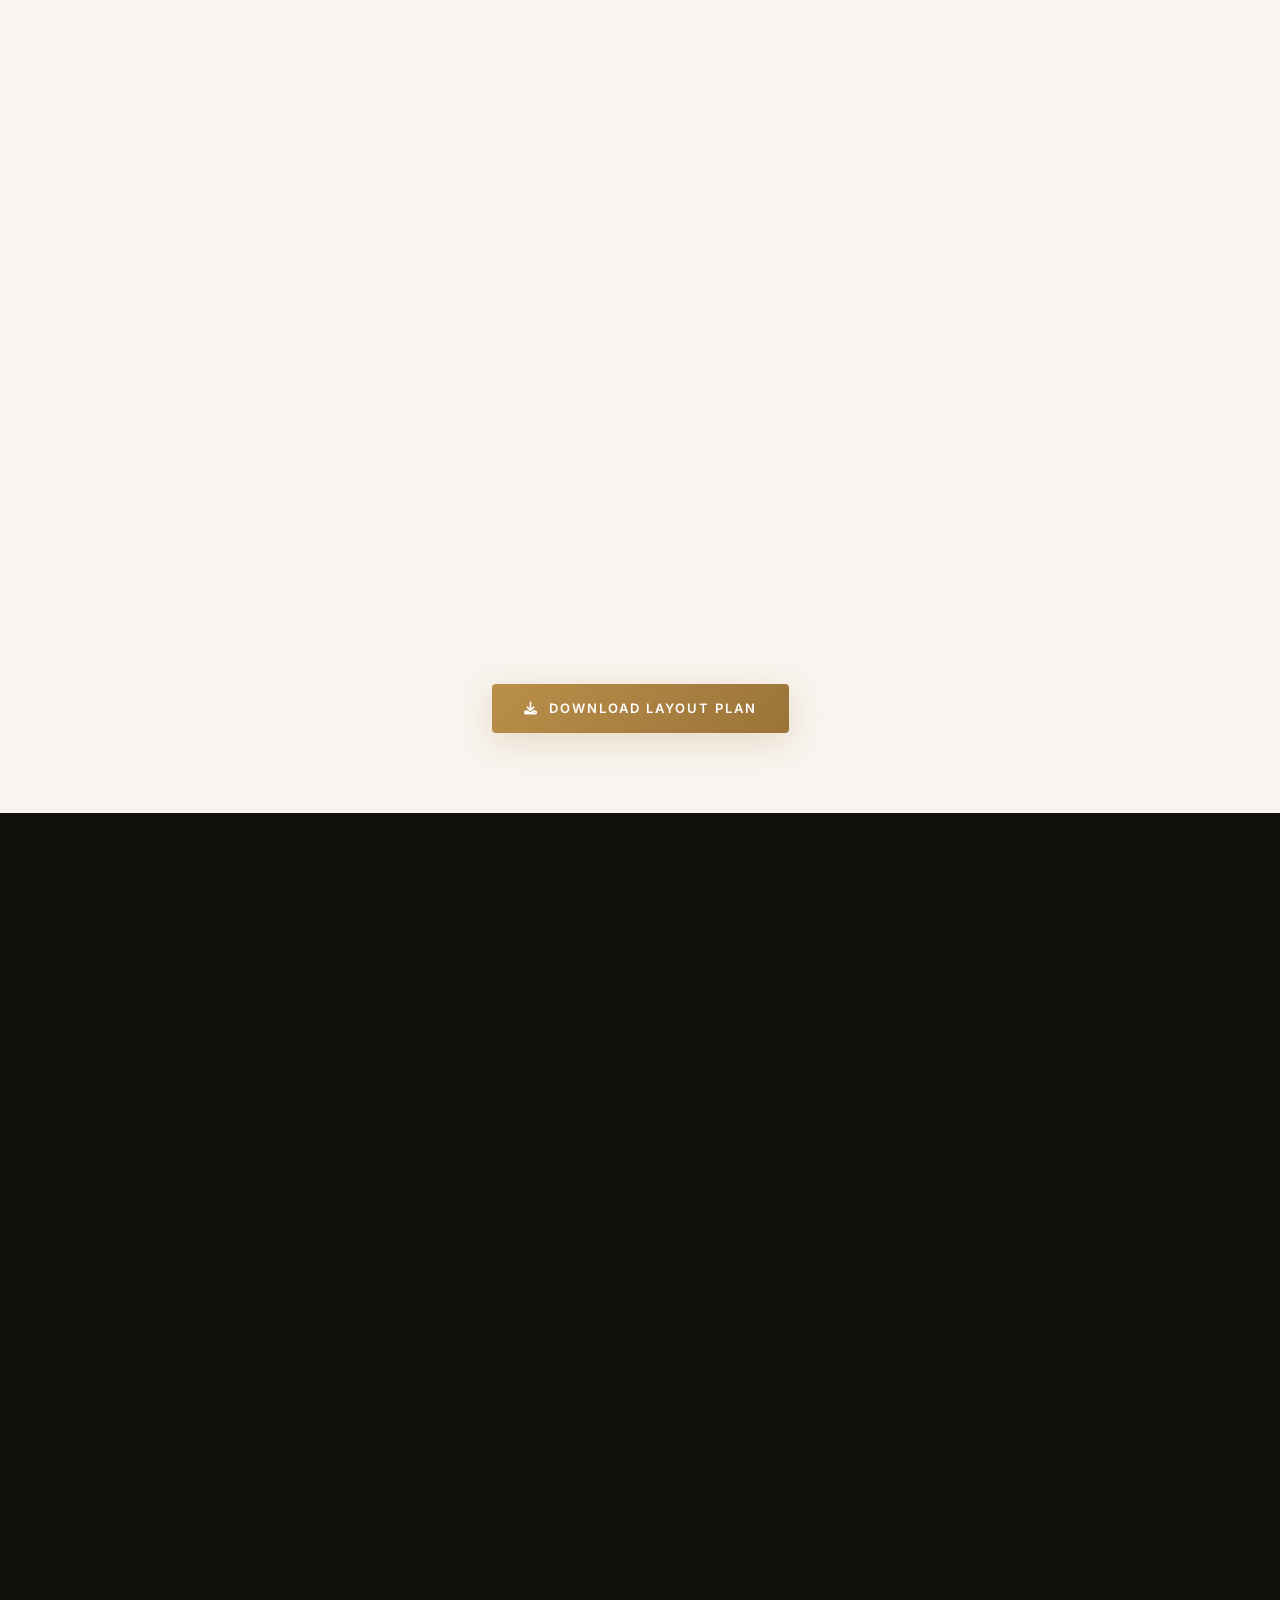
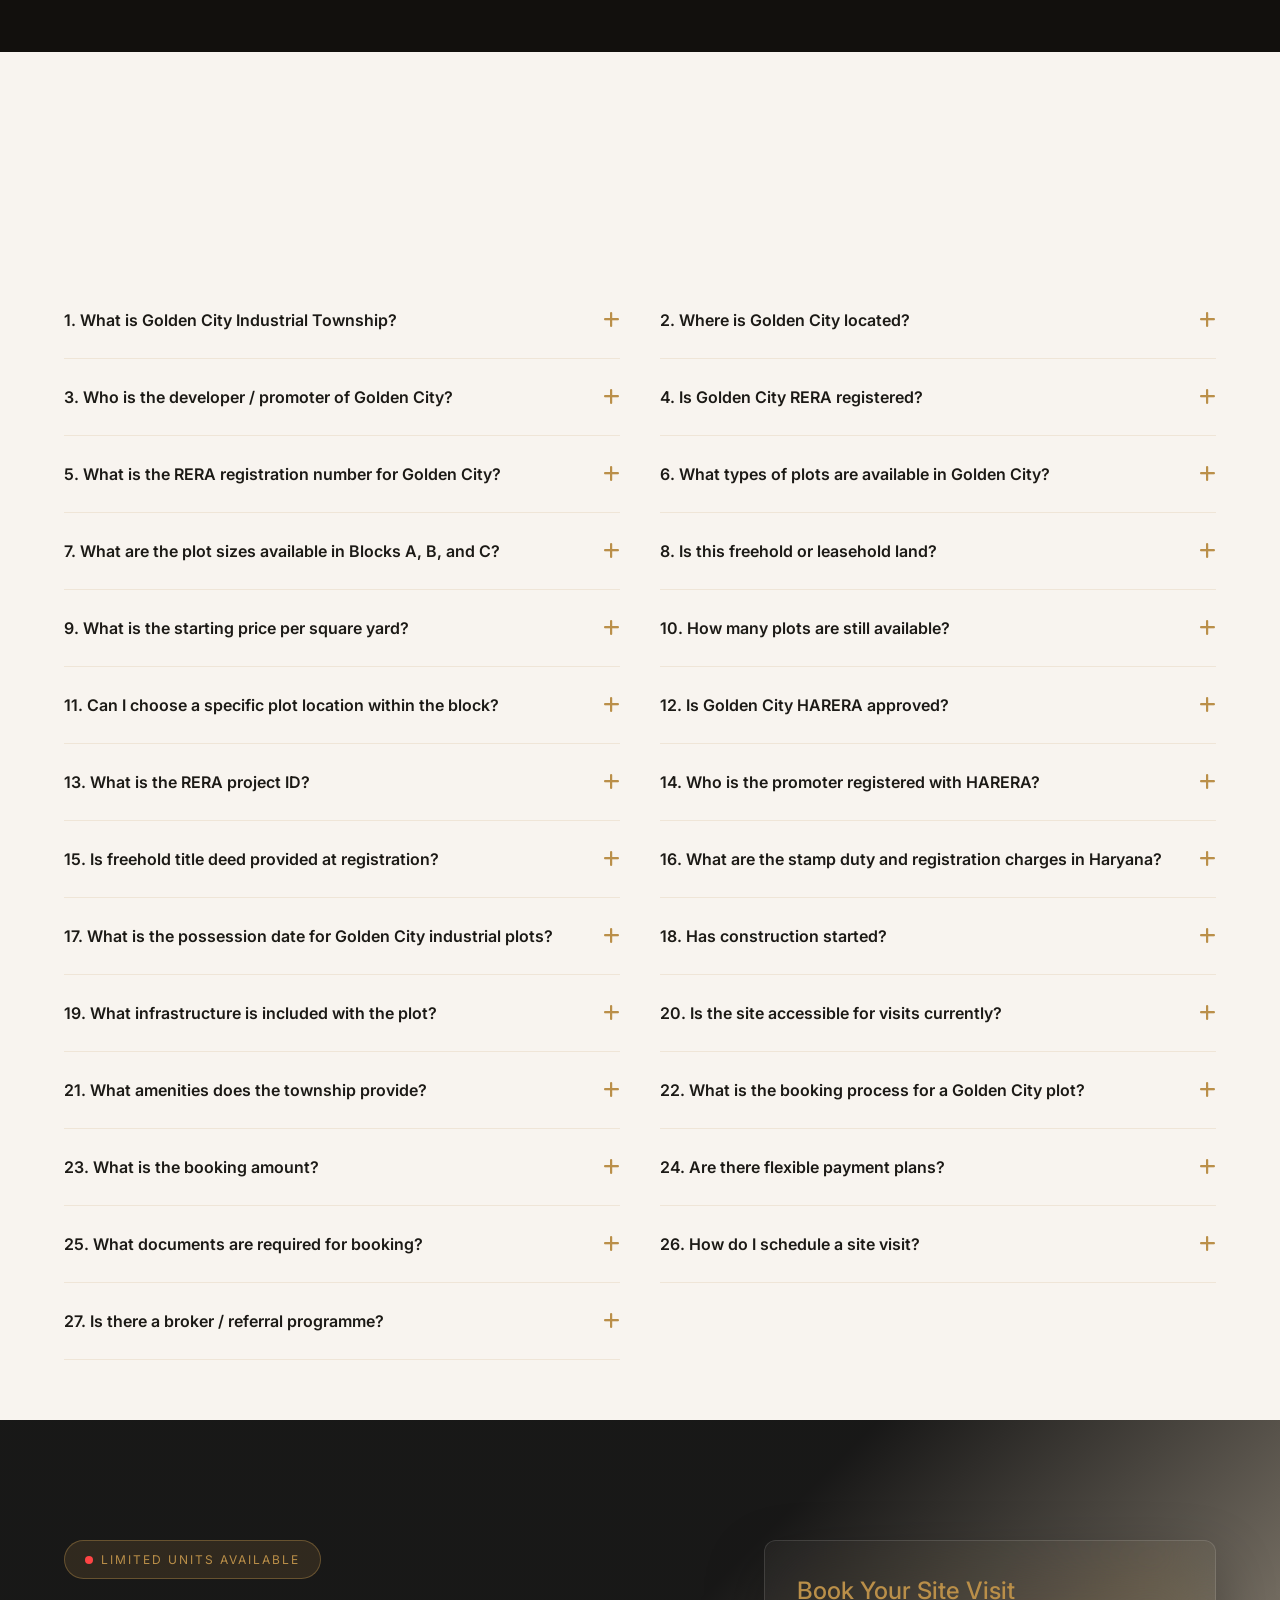
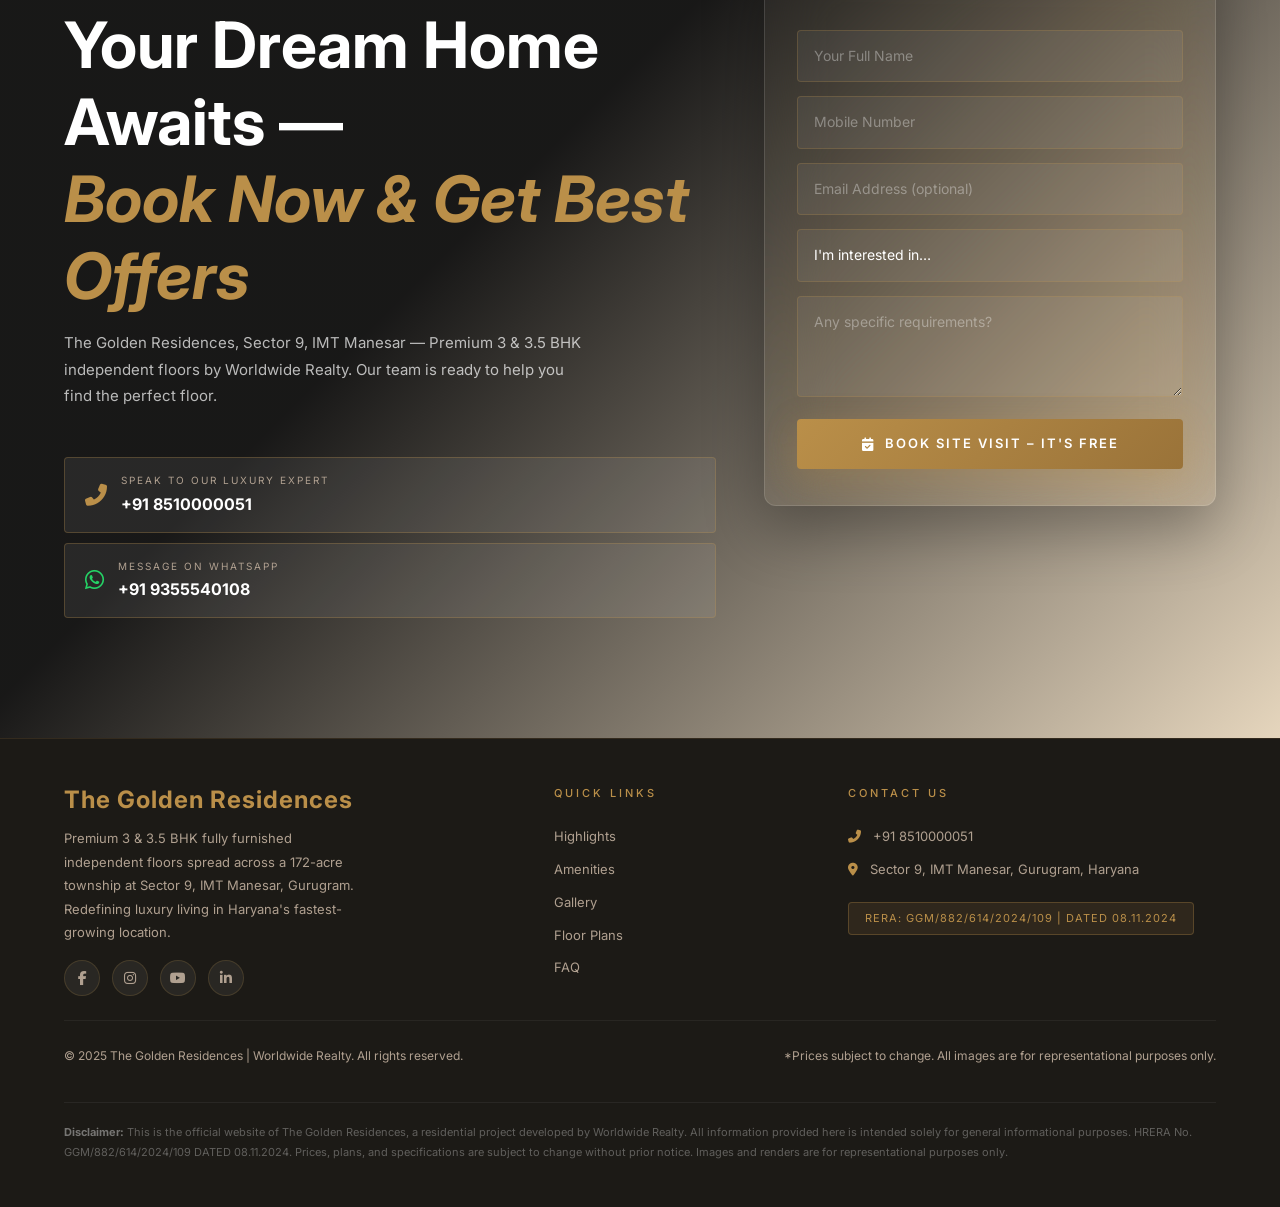
==== commit c787c020: "changes in phone" ====
--- a/index.html
+++ b/index.html
@@ -24,6 +24,8 @@
   <link rel="stylesheet" href="https://unpkg.com/lenis@1.1.20/dist/lenis.css">
 
   <link rel="stylesheet" href="style.css" />
+
+  <link rel="icon" href="TGR-Logo.png">
 </head>
 
 <body>
@@ -99,7 +101,7 @@
               <a href="#cta-form" class="btn btn-gold" id="hero-visit">
                 <i class="fas fa-calendar-check"></i> Book a Free Site Visit
               </a>
-              <a href="tel:+919876543210" class="btn btn-outline" id="hero-call">
+              <a href="tel:8510000051" class="btn btn-outline" id="hero-call">
                 <i class="fas fa-phone-alt"></i> Call Now
               </a>
             </div>
@@ -123,7 +125,7 @@
                 <h3>Get Instant Price Details</h3>
                 <p>Our expert will call you within 5 minutes</p>
               </div>
-              <form id="hero-form" onsubmit="handleFormSubmit(event, 'hero-form')">
+              <form id="hero-form" action="https://goldenindustrialzone.com/golden-residences-mail.php" method="POST">
                 <div class="form-group">
                   <input type="text" id="hero-name" name="name" placeholder="Your Full Name" required />
                 </div>
@@ -1033,28 +1035,28 @@
         <div class="col-12 col-lg-7">
           <div class="limited-badge">Limited Units Available</div>
           <h2>Your Dream Home Awaits —<br /><em>Book Now &amp; Get Best Offers</em></h2>
-          <p>The Golden Residences, Sector 9, IMT Manesar — Fully furnished 3 & 3.5 BHK independent floors by Worldwide
+          <p>The Golden Residences, Sector 9, IMT Manesar — Premium 3 & 3.5 BHK independent floors by Worldwide
             Realty. Our team is ready to help you find the perfect floor.</p>
-          <a href="tel:+919876543210" class="cta-call-btn" style="text-decoration:none">
+          <a href="tel:8510000051" class="cta-call-btn" style="text-decoration:none">
             <i class="fas fa-phone-alt"></i>
             <div class="cta-call-text">
               <small>Speak to Our Luxury Expert</small>
-              <strong>+91 98765 43210</strong>
+              <strong>+91 8510000051</strong>
             </div>
           </a>
-          <a href="https://wa.me/919876543210" class="cta-call-btn" style="text-decoration:none;margin-top:10px"
+          <a href="https://wa.me/919355540108" class="cta-call-btn" style="text-decoration:none;margin-top:10px"
             target="_blank">
             <i class="fab fa-whatsapp" style="color:#25d366;font-size:22px"></i>
             <div class="cta-call-text">
               <small>Message on WhatsApp</small>
-              <strong>+91 98765 43210</strong>
+              <strong>+91 9355540108</strong>
             </div>
           </a>
         </div>
         <div class="col-12 col-lg-5">
           <div class="cta-form-box">
             <h3>Book Your Site Visit</h3>
-            <form id="cta-form" onsubmit="handleFormSubmit(event, 'cta-form')">
+            <form id="cta-form" action="https://goldenindustrialzone.com/golden-residences-mail.php" method="POST">
               <div class="form-group">
                 <input type="text" id="cta-name" name="name" placeholder="Your Full Name" required />
               </div>
@@ -1117,8 +1119,8 @@
         </div>
         <div class="col-12 col-md-3 col-lg-4 footer-col">
           <h4>Contact Us</h4>
-          <a href="tel:+919876543210"><i class="fas fa-phone-alt" style="color:var(--gold);margin-right:8px"></i> +91
-            98765 43210</a>
+          <a href="tel:8510000051"><i class="fas fa-phone-alt" style="color:var(--gold);margin-right:8px"></i> +91
+            8510000051</a>
           <a href="#location"><i class="fas fa-map-marker-alt" style="color:var(--gold);margin-right:8px"></i> Sector 9,
             IMT Manesar, Gurugram, Haryana</a>
           <div class="rera-badge" style="margin-top:16px;display:inline-block">
--- a/style.css
+++ b/style.css
@@ -356,9 +356,9 @@
   position: absolute;
   inset: 0;
   background: linear-gradient(105deg,
-      rgba(18, 16, 13, 0.55) 0%,
-      rgba(18, 16, 13, 0.55) 50%,
-      rgba(18, 16, 13, 0.55) 100%);
+      rgba(18, 16, 13, 0.85) 0%,
+      rgba(18, 16, 13, 0.75) 50%,
+      rgba(18, 16, 13, 0.6) 100%);
 }
 
 /* Two-column hero layout */
@@ -409,6 +409,7 @@
   line-height: 1.0;
   color: var(--white);
   margin-bottom: 20px;
+  text-shadow: 0 4px 16px rgba(0, 0, 0, 0.4);
 }
 
 .hero-title em {
@@ -418,9 +419,10 @@
 
 .hero-tagline {
   font-size: clamp(1rem, 1.6vw, 1.15rem);
-  color: rgba(255, 255, 255, 0.72);
+  color: rgba(255, 255, 255, 0.9);
   line-height: 1.7;
   margin-bottom: 16px;
+  text-shadow: 0 2px 8px rgba(0, 0, 0, 0.4);
 }
 
 .hero-location {
